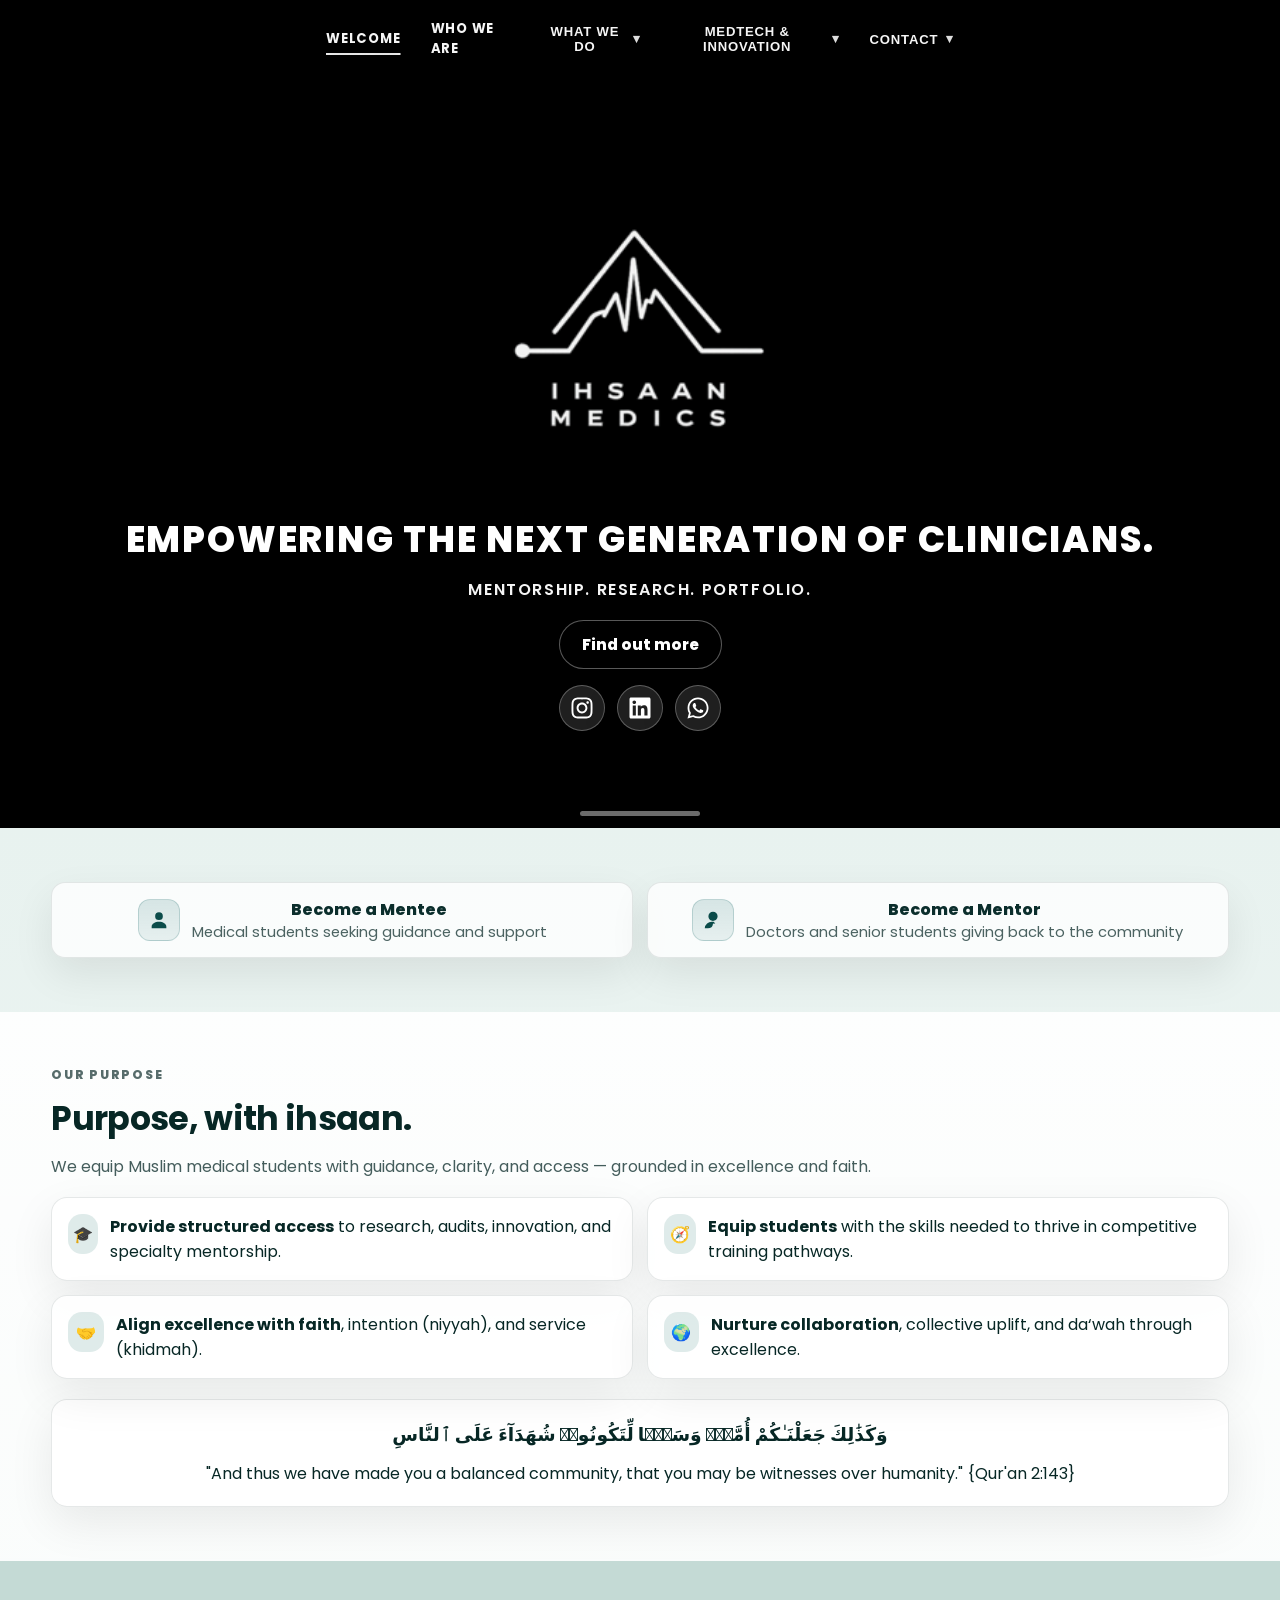
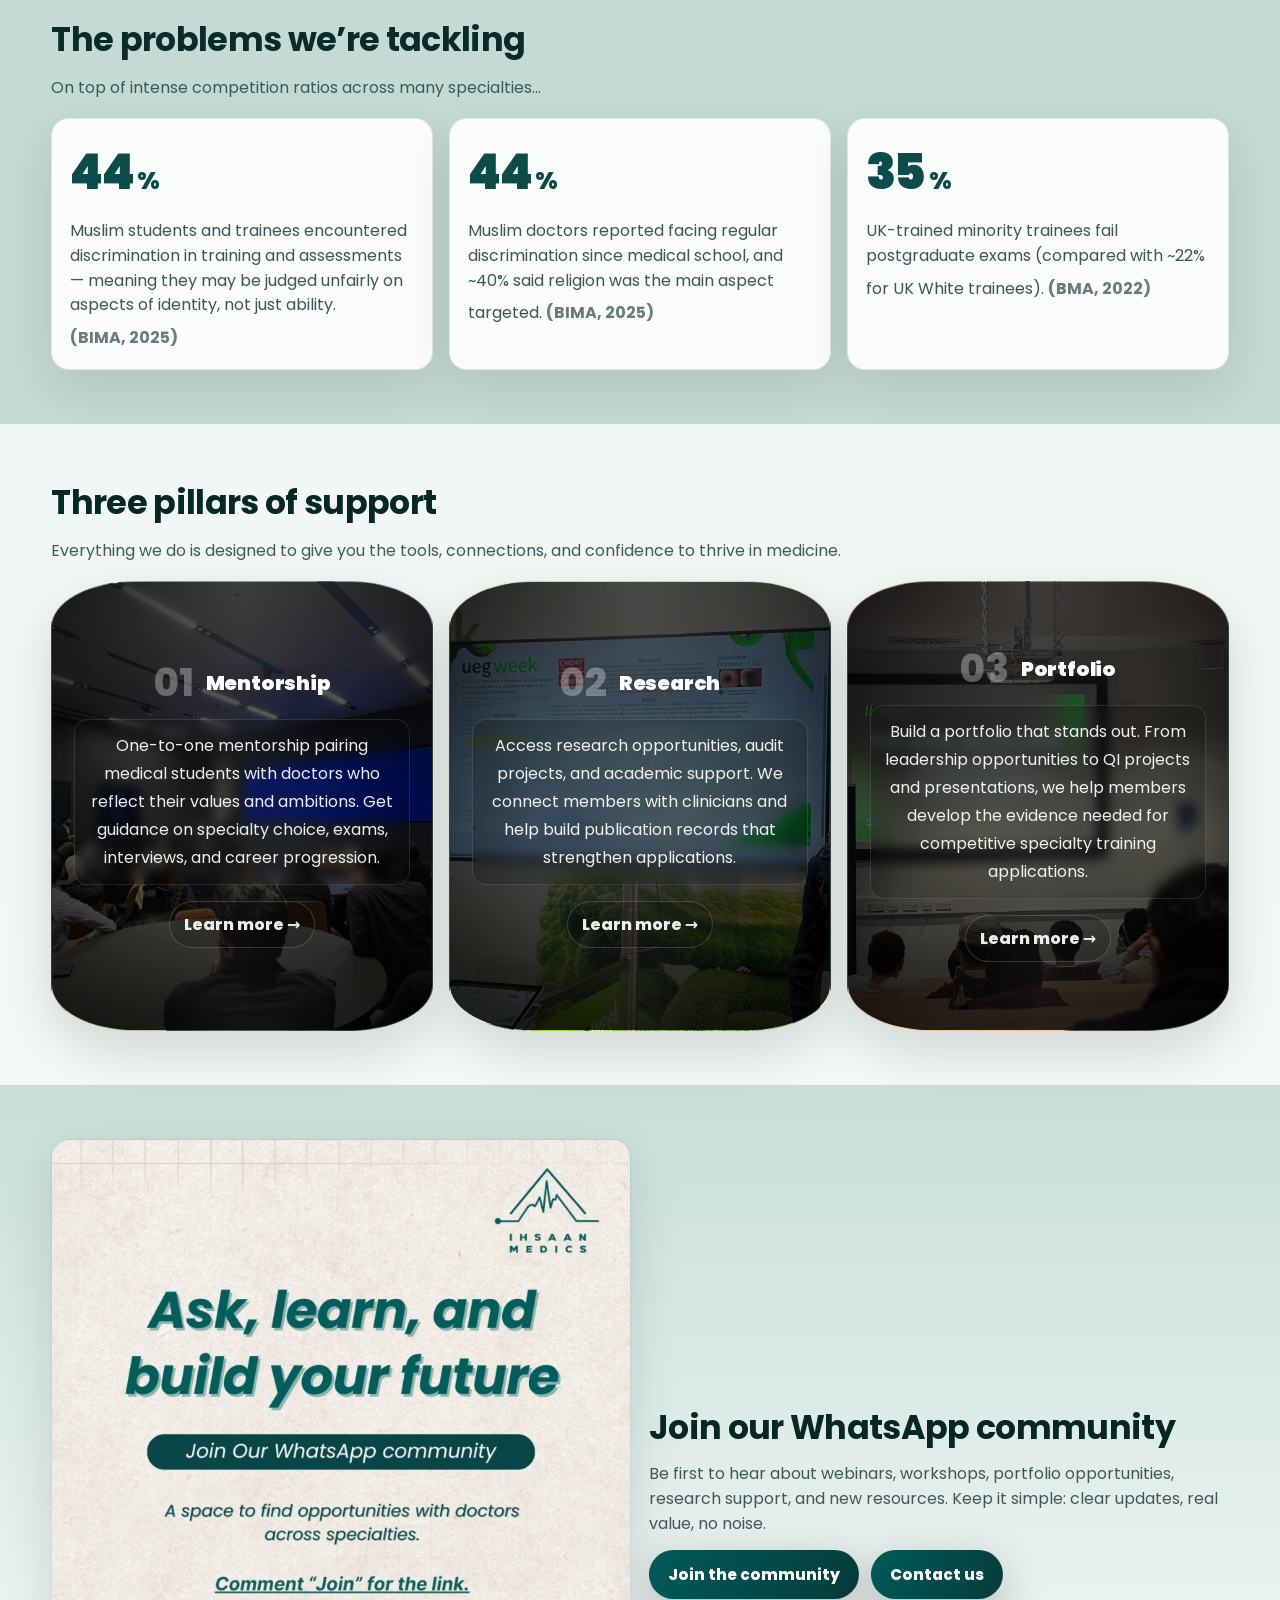
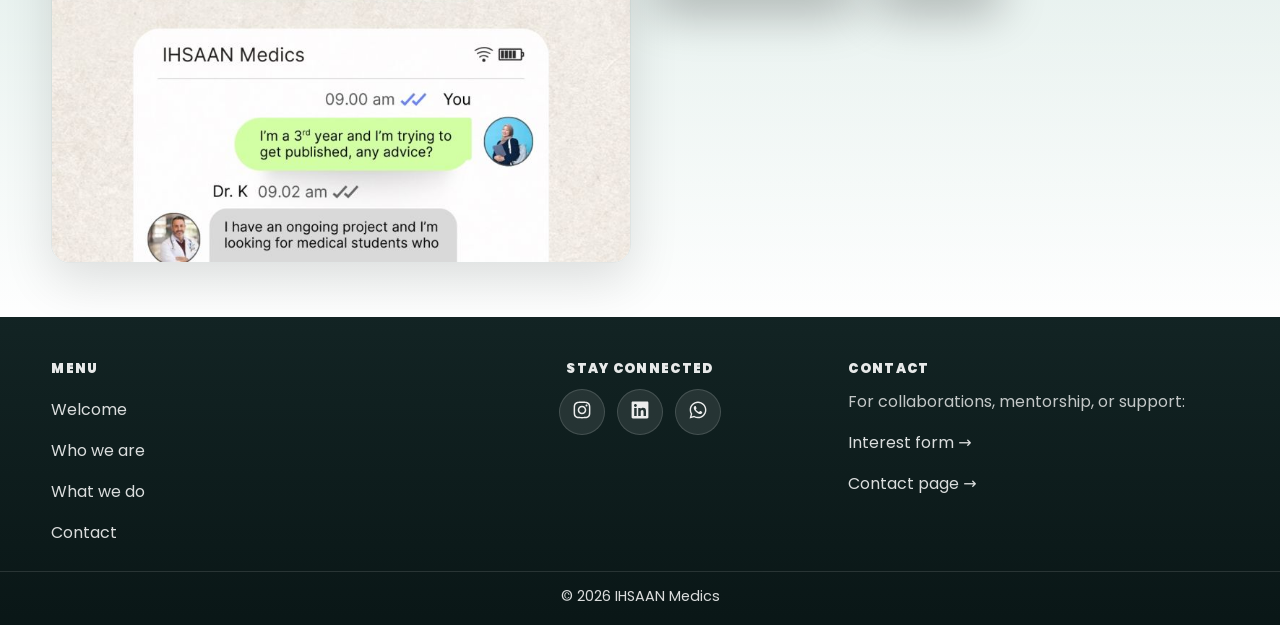
==== index.html @ fa562e22 "Update website content and resources" ====
<!-- index.html (FULL UPDATED) -->
<!doctype html>
<html lang="en">
<head>
  <meta charset="utf-8" />
  <meta name="viewport" content="width=device-width,initial-scale=1" />
  <title>IHSAAN Medics</title>
  <meta name="description" content="IHSAAN Medics, supporting Muslim medical students to thrive without compromising faith or integrity." />
  <link rel="stylesheet" href="style.css" />

  <link rel="preconnect" href="https://fonts.googleapis.com">
  <link rel="preconnect" href="https://fonts.gstatic.com" crossorigin>
  <!-- Poppins (requested) -->
  <link href="https://fonts.googleapis.com/css2?family=Poppins:wght@300;400;500;600;700;800&display=swap" rel="stylesheet">
</head>

<body>
  <!-- Top Nav (text-only, overlay, centered) -->
  <header class="top-nav" id="topNav">
    <a class="brand" href="#home" aria-label="Go to home">
      <!-- removed logo from top-left (per request) -->
      <span class="brand-word">IHSAAN Medics</span>
    </a>

    <nav class="desktop-nav" aria-label="Primary navigation">
      <a class="nav-link" href="#home" data-route="home">Welcome</a>
      <a class="nav-link" href="#whoweare" data-route="whoweare">Who we are</a>

      <!-- WHAT WE DO dropdown -->
      <div class="nav-dd" data-dd>
        <button class="nav-link nav-dd-btn" type="button" aria-haspopup="true" aria-expanded="false">
          What we do <span class="chev" aria-hidden="true">▾</span>
        </button>
        <div class="nav-dd-menu" role="menu">
          <a role="menuitem" href="#whatwedo" data-route="whatwedo">Overview</a>
          <a role="menuitem" href="#webinars" data-route="webinars">Webinars & Workshops</a>
          <a role="menuitem" href="#guides" data-route="guides">Portfolio Guides</a>
          <a role="menuitem" href="#research" data-route="research">Research training</a>
          <a role="menuitem" href="#opportunities" data-route="opportunities">Portfolio-building opportunities</a>
        </div>
      </div>

      <!-- MEDTECH dropdown with subpages (requested) -->
      <div class="nav-dd" data-dd>
        <button class="nav-link nav-dd-btn" type="button" aria-haspopup="true" aria-expanded="false">
          MedTech & Innovation <span class="chev" aria-hidden="true">▾</span>
        </button>
        <div class="nav-dd-menu" role="menu">
          <a role="menuitem" href="#medtech-intro" data-route="medtech-intro">Introduction to MedTech and Innovation</a>
          <a role="menuitem" href="#medtech-emerging" data-route="medtech-emerging">Emerging Technology</a>
          <a role="menuitem" href="#medtech-ethics" data-route="medtech-ethics">Link to Ethics and Faith</a>
          <a role="menuitem" href="#medtech-building" data-route="medtech-building">Building Solutions</a>
          <a role="menuitem" href="#medtech-opps" data-route="medtech-opps">Opportunities</a>
        </div>
      </div>

      <!-- CONTACT dropdown -->
      <div class="nav-dd" data-dd>
        <button class="nav-link nav-dd-btn" type="button" aria-haspopup="true" aria-expanded="false">
          Contact <span class="chev" aria-hidden="true">▾</span>
        </button>
        <div class="nav-dd-menu nav-dd-menu--right" role="menu">
          <a role="menuitem" href="#contact" data-route="contact">Contact us</a>
          <a role="menuitem" href="https://docs.google.com/forms/d/e/1FAIpQLSehrwaRiPVkVI3UVq23jv4SZBZ540kC2D-PW84OeUIT9FIu6Q/formResponse" target="_blank" rel="noopener">Mentee interest form</a>
          <a role="menuitem" href="https://docs.google.com/forms/d/e/1FAIpQLSeqeBQSSIux_hdh76EZ281fDm_L2TCU1Jl6hDd6MPto3maxag/viewform" target="_blank" rel="noopener">Mentor interest form</a>
        </div>
      </div>
    </nav>

    <button class="nav-toggle" id="navToggle"
            aria-label="Open menu"
            aria-controls="mobileDrawer"
            aria-expanded="false">
      <span class="burger" aria-hidden="true"></span>
    </button>
  </header>

  <!-- Mobile Drawer -->
  <div class="drawer" id="mobileDrawer" aria-hidden="true">
    <div class="drawer-backdrop" id="drawerBackdrop"></div>
    <aside class="drawer-panel" role="dialog" aria-modal="true" aria-label="Menu">
      <div class="drawer-header">
        <div class="drawer-title">Menu</div>
        <button class="drawer-close" id="drawerClose" aria-label="Close menu">×</button>
      </div>

      <nav class="drawer-links" aria-label="Mobile navigation">
        <a href="#home" data-route="home">Welcome</a>
        <a href="#whoweare" data-route="whoweare">Who we are</a>

        <details class="drawer-dd">
          <summary>What we do</summary>
          <div class="drawer-dd-links">
            <a href="#whatwedo" data-route="whatwedo">Overview</a>
            <a href="#webinars" data-route="webinars">Webinars & Workshops</a>
            <a href="#guides" data-route="guides">Portfolio Guides</a>
            <a href="#research" data-route="research">Research training</a>
            <a href="#opportunities" data-route="opportunities">Portfolio-building opportunities</a>
          </div>
        </details>

        <details class="drawer-dd">
          <summary>MedTech & Innovation</summary>
          <div class="drawer-dd-links">
            <a href="#medtech-intro" data-route="medtech-intro">Introduction to MedTech and Innovation</a>
            <a href="#medtech-emerging" data-route="medtech-emerging">Emerging Technology</a>
            <a href="#medtech-ethics" data-route="medtech-ethics">Link to Ethics and Faith</a>
            <a href="#medtech-building" data-route="medtech-building">Building Solutions</a>
            <a href="#medtech-opps" data-route="medtech-opps">Opportunities</a>
          </div>
        </details>

        <details class="drawer-dd">
          <summary>Contact</summary>
          <div class="drawer-dd-links">
            <a href="#contact" data-route="contact">Contact us</a>
            <a href="https://docs.google.com/forms/d/e/1FAIpQLSehrwaRiPVkVI3UVq23jv4SZBZ540kC2D-PW84OeUIT9FIu6Q/formResponse" target="_blank" rel="noopener">Mentee interest form</a>
            <a href="https://docs.google.com/forms/d/e/1FAIpQLSeqeBQSSIux_hdh76EZ281fDm_L2TCU1Jl6hDd6MPto3maxag/viewform" target="_blank" rel="noopener">Mentor interest form</a>
          </div>
        </details>
      </nav>
    </aside>
  </div>

  <main class="app" id="app">

    <!-- HOME -->
    <section class="page active" id="page-home" data-page="home" aria-label="Welcome">

      <!-- HERO (video background + crisp overlay) -->
      <section class="hero">
        <video class="hero-video" autoplay muted playsinline webkit-playsinline loop preload="auto" disablepictureinpicture>
          <!-- swap filename here when you replace the video -->
          <source src="prototype ihsaan medic hero video.mp4" type="video/mp4">
        </video>

        <div class="hero-overlay" aria-hidden="true"></div>

        <div class="hero-inner">
          <div class="hero-logo-wrap">
            <img class="hero-logo" src="logo.png" alt="IHSAAN Medics logo">
          </div>

          <h1 class="hero-title">
            Empowering the next generation of clinicians.
          </h1>

          <p class="hero-sub">
            Mentorship. Research. Portfolio.
          </p>

          <!-- Find out more button (moved under the 3 words) -->
          <div class="hero-actions">
            <a class="btn hero-btn" href="#whatwedo" data-route="whatwedo">Find out more</a>
          </div>

          <!-- Social icons (clean circular, no “squares in squares”) -->
          <div class="hero-social" aria-label="Social links">
            <a class="social-circle" href="https://www.instagram.com/ihsaan.medics/" target="_blank" rel="noopener" aria-label="Instagram">
              <svg xmlns="http://www.w3.org/2000/svg" viewBox="0 0 640 640" width="35px"><path fill="white" d="M320.3 205C256.8 204.8 205.2 256.2 205 319.7C204.8 383.2 256.2 434.8 319.7 435C383.2 435.2 434.8 383.8 435 320.3C435.2 256.8 383.8 205.2 320.3 205zM319.7 245.4C360.9 245.2 394.4 278.5 394.6 319.7C394.8 360.9 361.5 394.4 320.3 394.6C279.1 394.8 245.6 361.5 245.4 320.3C245.2 279.1 278.5 245.6 319.7 245.4zM413.1 200.3C413.1 185.5 425.1 173.5 439.9 173.5C454.7 173.5 466.7 185.5 466.7 200.3C466.7 215.1 454.7 227.1 439.9 227.1C425.1 227.1 413.1 215.1 413.1 200.3zM542.8 227.5C541.1 191.6 532.9 159.8 506.6 133.6C480.4 107.4 448.6 99.2 412.7 97.4C375.7 95.3 264.8 95.3 227.8 97.4C192 99.1 160.2 107.3 133.9 133.5C107.6 159.7 99.5 191.5 97.7 227.4C95.6 264.4 95.6 375.3 97.7 412.3C99.4 448.2 107.6 480 133.9 506.2C160.2 532.4 191.9 540.6 227.8 542.4C264.8 544.5 375.7 544.5 412.7 542.4C448.6 540.7 480.4 532.5 506.6 506.2C532.8 480 541 448.2 542.8 412.3C544.9 375.3 544.9 264.5 542.8 227.5zM495 452C487.2 471.6 472.1 486.7 452.4 494.6C422.9 506.3 352.9 503.6 320.3 503.6C287.7 503.6 217.6 506.2 188.2 494.6C168.6 486.8 153.5 471.7 145.6 452C133.9 422.5 136.6 352.5 136.6 319.9C136.6 287.3 134 217.2 145.6 187.8C153.4 168.2 168.5 153.1 188.2 145.2C217.7 133.5 287.7 136.2 320.3 136.2C352.9 136.2 423 133.6 452.4 145.2C472 153 487.1 168.1 495 187.8C506.7 217.3 504 287.3 504 319.9C504 352.5 506.7 422.6 495 452z"/></svg>
            </a>
            <a class="social-circle" href="https://www.linkedin.com/company/ihsaan-medics/" target="_blank" rel="noopener" aria-label="LinkedIn">
              <svg xmlns="http://www.w3.org/2000/svg" viewBox="0 0 640 640" width="35px"><path fill="white" d="M512 96L127.9 96C110.3 96 96 110.5 96 128.3L96 511.7C96 529.5 110.3 544 127.9 544L512 544C529.6 544 544 529.5 544 511.7L544 128.3C544 110.5 529.6 96 512 96zM231.4 480L165 480L165 266.2L231.5 266.2L231.5 480L231.4 480zM198.2 160C219.5 160 236.7 177.2 236.7 198.5C236.7 219.8 219.5 237 198.2 237C176.9 237 159.7 219.8 159.7 198.5C159.7 177.2 176.9 160 198.2 160zM480.3 480L413.9 480L413.9 376C413.9 351.2 413.4 319.3 379.4 319.3C344.8 319.3 339.5 346.3 339.5 374.2L339.5 480L273.1 480L273.1 266.2L336.8 266.2L336.8 295.4L337.7 295.4C346.6 278.6 368.3 260.9 400.6 260.9C467.8 260.9 480.3 305.2 480.3 362.8L480.3 480z"/></svg>
            </a>
            <a class="social-circle" href="https://forms.gle/vqu7oRBWwtCm7G9e8" target="_blank" rel="noopener" aria-label="WhatsApp">
              <svg xmlns="http://www.w3.org/2000/svg" viewBox="0 0 640 640" width="35px"><path fill="white" d="M476.9 161.1C435 119.1 379.2 96 319.9 96C197.5 96 97.9 195.6 97.9 318C97.9 357.1 108.1 395.3 127.5 429L96 544L213.7 513.1C246.1 530.8 282.6 540.1 319.8 540.1L319.9 540.1C442.2 540.1 544 440.5 544 318.1C544 258.8 518.8 203.1 476.9 161.1zM319.9 502.7C286.7 502.7 254.2 493.8 225.9 477L219.2 473L149.4 491.3L168 423.2L163.6 416.2C145.1 386.8 135.4 352.9 135.4 318C135.4 216.3 218.2 133.5 320 133.5C369.3 133.5 415.6 152.7 450.4 187.6C485.2 222.5 506.6 268.8 506.5 318.1C506.5 419.9 421.6 502.7 319.9 502.7zM421.1 364.5C415.6 361.7 388.3 348.3 383.2 346.5C378.1 344.6 374.4 343.7 370.7 349.3C367 354.9 356.4 367.3 353.1 371.1C349.9 374.8 346.6 375.3 341.1 372.5C308.5 356.2 287.1 343.4 265.6 306.5C259.9 296.7 271.3 297.4 281.9 276.2C283.7 272.5 282.8 269.3 281.4 266.5C280 263.7 268.9 236.4 264.3 225.3C259.8 214.5 255.2 216 251.8 215.8C248.6 215.6 244.9 215.6 241.2 215.6C237.5 215.6 231.5 217 226.4 222.5C221.3 228.1 207 241.5 207 268.8C207 296.1 226.9 322.5 229.6 326.2C232.4 329.9 268.7 385.9 324.4 410C359.6 425.2 373.4 426.5 391 423.9C401.7 422.3 423.8 410.5 428.4 397.5C433 384.5 433 373.4 431.6 371.1C430.3 368.6 426.6 367.2 421.1 364.5z"/></svg>
            </a>
          </div>

          <!-- Scroll tease (shows next section slightly, instead of white fade) -->
          <div class="hero-tease" aria-hidden="true">
            <div class="tease-bar"></div>
          </div>
        </div>
      </section>

      <!-- Mentor / Mentee buttons (style like your screenshot) -->
      <section class="section section--soft reveal">
        <div class="container">
          <div class="mentor-cta-grid">
            <a class="mentor-card" href="https://docs.google.com/forms/d/e/1FAIpQLSehrwaRiPVkVI3UVq23jv4SZBZ540kC2D-PW84OeUIT9FIu6Q/formResponse" target="_blank" rel="noopener" data-route="contact" aria-label="Become a Mentee">
              <div class="mentor-icon" aria-hidden="true">
                <svg viewBox="0 0 24 24" width="22" height="22">
                  <path fill="currentColor" d="M12 12a4.2 4.2 0 1 0-4.2-4.2A4.2 4.2 0 0 0 12 12zm0 2c-4.3 0-8 2.3-8 5.2V21h16v-1.8c0-2.9-3.7-5.2-8-5.2z"/>
                </svg>
              </div>
              <div>
                <div class="mentor-title">Become a Mentee</div>
                <div class="mentor-sub">Medical students seeking guidance and support</div>
              </div>
            </a>

            <a class="mentor-card" href="https://docs.google.com/forms/d/e/1FAIpQLSeqeBQSSIux_hdh76EZ281fDm_L2TCU1Jl6hDd6MPto3maxag/viewform" target="_blank" rel="noopener" data-route="contact" aria-label="Become a Mentor">
              <div class="mentor-icon" aria-hidden="true">
                <svg viewBox="0 0 24 24" width="22" height="22">
                  <path fill="currentColor" d="M12 3a5 5 0 0 1 5 5c0 3.2-2.7 5-5 5s-5-1.8-5-5a5 5 0 0 1 5-5zm-9 18a7.7 7.7 0 0 1 7.9-7c.8 0 1.6.1 2.3.3a6.8 6.8 0 0 0 1.3 1.8A6.6 6.6 0 0 0 12 16a5.6 5.6 0 0 1-5.6 5H3z"/>
                </svg>
              </div>
              <div>
                <div class="mentor-title">Become a Mentor</div>
                <div class="mentor-sub">Doctors and senior students giving back to the community</div>
              </div>
            </a>
          </div>
        </div>
      </section>

      <!-- Our Purpose (your existing 4-box idea, clean layout) -->
      <section class="section section--purpose reveal" id="home-purpose">
        <div class="container">
          <div class="section-head">
            <p class="eyebrow">Our purpose</p>
            <h2>Purpose, with ihsaan.</h2>
            <p class="muted">
              We equip Muslim medical students with guidance, clarity, and access — grounded in excellence and faith.
            </p>
          </div>

          <div class="purpose-grid">
            <div class="purpose-box">
              <div class="purpose-badge" aria-hidden="true">🎓</div>
              <p><strong>Provide structured access</strong> to research, audits, innovation, and specialty mentorship.</p>
            </div>
            <div class="purpose-box">
              <div class="purpose-badge" aria-hidden="true">🧭</div>
              <p><strong>Equip students</strong> with the skills needed to thrive in competitive training pathways.</p>
            </div>
            <div class="purpose-box">
              <div class="purpose-badge" aria-hidden="true">🤝</div>
              <p><strong>Align excellence with faith</strong>, intention (niyyah), and service (khidmah).</p>
            </div>
            <div class="purpose-box">
              <div class="purpose-badge" aria-hidden="true">🌍</div>
              <p><strong>Nurture collaboration</strong>, collective uplift, and da‘wah through excellence.</p>
            </div>
          </div>

          <div class="purpose-full-width-box">
            <h3>وَكَذَٰلِكَ جَعَلْنَـٰكُمْ أُمَّةًۭ وَسَطًۭا لِّتَكُونُوا۟ شُهَدَآءَ عَلَى ٱلنَّاسِ</h3>
            <p>"And thus we have made you a balanced community, that you may be witnesses over humanity." {Qur'an 2:143} </p>
          </div>
        </div>

        
      </section>


      <!-- Problems we're tackling (background EXACT #C4DAD5 requested) -->
      <section class="section section--problems reveal" id="home-problems">
        <div class="container">
          <div class="section-head section-head--dark">
            <h2>The problems we’re tackling</h2>
            <p class="sub">On top of intense competition ratios across many specialties…</p>
          </div>

          <div class="stats-grid">
            <article class="stat-card">
              <div class="stat-num">
                <span class="count" data-count="44">0</span><span class="pct">%</span>
              </div>
              <p class="stat-text">
                Muslim students and trainees encountered discrimination in training and assessments — meaning they may be judged unfairly on aspects of identity, not just ability.
                <span class="source">(BIMA, 2025)</span>
              </p>
            </article>

            <article class="stat-card">
              <div class="stat-num">
                <span class="count" data-count="44">0</span><span class="pct">%</span>
              </div>
              <p class="stat-text">
                Muslim doctors reported facing regular discrimination since medical school, and ~40% said religion was the main aspect targeted.
                <span class="source">(BIMA, 2025)</span>
              </p>
            </article>

            <article class="stat-card">
              <div class="stat-num">
                <span class="count" data-count="35">0</span><span class="pct">%</span>
              </div>
              <p class="stat-text">
                UK-trained minority trainees fail postgraduate exams (compared with ~22% for UK White trainees).
                <span class="source">(BMA, 2022)</span>
              </p>
            </article>
          </div>
        </div>
      </section>

      <!-- 3 pillars of support (style like screenshot) -->
      <section class="section section--soft reveal" id="home-pillars">
        <div class="container">
          <div class="section-head">
            <h2>Three pillars of support</h2>
            <p class="muted">
              Everything we do is designed to give you the tools, connections, and confidence to thrive in medicine.
            </p>
          </div>

          <div class="pillars-grid">
            <article class="pillar pillar--bg pillar--mentorship">
              <div class="pillar-top">
                <div class="pillar-num">01</div>
                <div class="pillar-title">Mentorship</div>
              </div>
              <p class="pillar-text">
                One-to-one mentorship pairing medical students with doctors who reflect their values and ambitions.
                Get guidance on specialty choice, exams, interviews, and career progression.
              </p>
              <a class="pillar-link" href="#webinars" data-route="webinars">Learn more →</a>
            </article>

            <article class="pillar pillar--bg pillar--research">
              <div class="pillar-top">
                <div class="pillar-num">02</div>
                <div class="pillar-title">Research</div>
              </div>
              <p class="pillar-text">
                Access research opportunities, audit projects, and academic support.
                We connect members with clinicians and help build publication records that strengthen applications.
              </p>
              <a class="pillar-link" href="#research" data-route="research">Learn more →</a>
            </article>

            <article class="pillar pillar--bg pillar--portfolio">
              <div class="pillar-top">
                <div class="pillar-num">03</div>
                <div class="pillar-title">Portfolio</div>
              </div>
              <p class="pillar-text">
                Build a portfolio that stands out.
                From leadership opportunities to QI projects and presentations, we help members develop the evidence needed for competitive specialty training applications.
              </p>
              <a class="pillar-link" href="#guides" data-route="guides">Learn more →</a>
            </article>
          </div>
        </div>
      </section>

      <!-- Join WhatsApp Community (requested layout: text right, image left) -->
      <section class="section section--whatsapp reveal" id="home-whatsapp">
        <div class="container">
          <div class="split">
            <div class="split-media">
              <img src="Wsapcommunity.jpg" alt="WhatsApp community preview" loading="lazy">
            </div>

            <div class="split-copy">
              <h2>Join our WhatsApp community</h2>
              <p class="muted">
                Be first to hear about webinars, workshops, portfolio opportunities, research support, and new resources.
                Keep it simple: clear updates, real value, no noise.
              </p>

              <div class="split-actions">
                <a class="btn primary" href="https://forms.gle/vqu7oRBWwtCm7G9e8" target="_blank" rel="noopener">
                  Join the community
                </a>
                <a class="btn primary" href="#contact" data-route="contact">Contact us</a>
              </div>
            </div>
          </div>
        </div>
      </section>

      <!-- “FOSIS-style” footer band (our version) -->
      <section class="footer-band reveal">
        <div class="container footer-band-inner">
          <div class="footer-col">
            <div class="footer-col-title">Menu</div>
            <a href="#home" data-route="home">Welcome</a>
            <a href="#whoweare" data-route="whoweare">Who we are</a>
            <a href="#whatwedo" data-route="whatwedo">What we do</a>
            <a href="#contact" data-route="contact">Contact</a>
          </div>

          <div class="footer-col footer-col--social">
            <div class="footer-col-title">Stay connected</div>
            <div class="footer-mini-social" aria-label="Social links">
              <a class="mini-soc" href="https://www.instagram.com/ihsaan.medics/" target="_blank" rel="noopener" aria-label="Instagram">
                <svg xmlns="http://www.w3.org/2000/svg" viewBox="0 0 640 640"><path fill="white" d="M320.3 205C256.8 204.8 205.2 256.2 205 319.7C204.8 383.2 256.2 434.8 319.7 435C383.2 435.2 434.8 383.8 435 320.3C435.2 256.8 383.8 205.2 320.3 205zM319.7 245.4C360.9 245.2 394.4 278.5 394.6 319.7C394.8 360.9 361.5 394.4 320.3 394.6C279.1 394.8 245.6 361.5 245.4 320.3C245.2 279.1 278.5 245.6 319.7 245.4zM413.1 200.3C413.1 185.5 425.1 173.5 439.9 173.5C454.7 173.5 466.7 185.5 466.7 200.3C466.7 215.1 454.7 227.1 439.9 227.1C425.1 227.1 413.1 215.1 413.1 200.3zM542.8 227.5C541.1 191.6 532.9 159.8 506.6 133.6C480.4 107.4 448.6 99.2 412.7 97.4C375.7 95.3 264.8 95.3 227.8 97.4C192 99.1 160.2 107.3 133.9 133.5C107.6 159.7 99.5 191.5 97.7 227.4C95.6 264.4 95.6 375.3 97.7 412.3C99.4 448.2 107.6 480 133.9 506.2C160.2 532.4 191.9 540.6 227.8 542.4C264.8 544.5 375.7 544.5 412.7 542.4C448.6 540.7 480.4 532.5 506.6 506.2C532.8 480 541 448.2 542.8 412.3C544.9 375.3 544.9 264.5 542.8 227.5zM495 452C487.2 471.6 472.1 486.7 452.4 494.6C422.9 506.3 352.9 503.6 320.3 503.6C287.7 503.6 217.6 506.2 188.2 494.6C168.6 486.8 153.5 471.7 145.6 452C133.9 422.5 136.6 352.5 136.6 319.9C136.6 287.3 134 217.2 145.6 187.8C153.4 168.2 168.5 153.1 188.2 145.2C217.7 133.5 287.7 136.2 320.3 136.2C352.9 136.2 423 133.6 452.4 145.2C472 153 487.1 168.1 495 187.8C506.7 217.3 504 287.3 504 319.9C504 352.5 506.7 422.6 495 452z"/></svg>
              </a>
              <a class="mini-soc" href="https://www.linkedin.com/company/ihsaan-medics/" target="_blank" rel="noopener" aria-label="LinkedIn">
                <svg xmlns="http://www.w3.org/2000/svg" viewBox="0 0 640 640"><path fill="white" d="M512 96L127.9 96C110.3 96 96 110.5 96 128.3L96 511.7C96 529.5 110.3 544 127.9 544L512 544C529.6 544 544 529.5 544 511.7L544 128.3C544 110.5 529.6 96 512 96zM231.4 480L165 480L165 266.2L231.5 266.2L231.5 480L231.4 480zM198.2 160C219.5 160 236.7 177.2 236.7 198.5C236.7 219.8 219.5 237 198.2 237C176.9 237 159.7 219.8 159.7 198.5C159.7 177.2 176.9 160 198.2 160zM480.3 480L413.9 480L413.9 376C413.9 351.2 413.4 319.3 379.4 319.3C344.8 319.3 339.5 346.3 339.5 374.2L339.5 480L273.1 480L273.1 266.2L336.8 266.2L336.8 295.4L337.7 295.4C346.6 278.6 368.3 260.9 400.6 260.9C467.8 260.9 480.3 305.2 480.3 362.8L480.3 480z"/></svg>
              </a>
              <a class="mini-soc" href="https://forms.gle/vqu7oRBWwtCm7G9e8" target="_blank" rel="noopener" aria-label="WhatsApp">
                <svg xmlns="http://www.w3.org/2000/svg" viewBox="0 0 640 640"><path fill="white" d="M476.9 161.1C435 119.1 379.2 96 319.9 96C197.5 96 97.9 195.6 97.9 318C97.9 357.1 108.1 395.3 127.5 429L96 544L213.7 513.1C246.1 530.8 282.6 540.1 319.8 540.1L319.9 540.1C442.2 540.1 544 440.5 544 318.1C544 258.8 518.8 203.1 476.9 161.1zM319.9 502.7C286.7 502.7 254.2 493.8 225.9 477L219.2 473L149.4 491.3L168 423.2L163.6 416.2C145.1 386.8 135.4 352.9 135.4 318C135.4 216.3 218.2 133.5 320 133.5C369.3 133.5 415.6 152.7 450.4 187.6C485.2 222.5 506.6 268.8 506.5 318.1C506.5 419.9 421.6 502.7 319.9 502.7zM421.1 364.5C415.6 361.7 388.3 348.3 383.2 346.5C378.1 344.6 374.4 343.7 370.7 349.3C367 354.9 356.4 367.3 353.1 371.1C349.9 374.8 346.6 375.3 341.1 372.5C308.5 356.2 287.1 343.4 265.6 306.5C259.9 296.7 271.3 297.4 281.9 276.2C283.7 272.5 282.8 269.3 281.4 266.5C280 263.7 268.9 236.4 264.3 225.3C259.8 214.5 255.2 216 251.8 215.8C248.6 215.6 244.9 215.6 241.2 215.6C237.5 215.6 231.5 217 226.4 222.5C221.3 228.1 207 241.5 207 268.8C207 296.1 226.9 322.5 229.6 326.2C232.4 329.9 268.7 385.9 324.4 410C359.6 425.2 373.4 426.5 391 423.9C401.7 422.3 423.8 410.5 428.4 397.5C433 384.5 433 373.4 431.6 371.1C430.3 368.6 426.6 367.2 421.1 364.5z"/></svg>
              </a>
            </div>
          </div>

          <div class="footer-col footer-col--right">
            <div class="footer-col-title">Contact</div>
            <div class="footer-note">For collaborations, mentorship, or support:</div>
            <a href="https://forms.gle/PHcbMPA5EUAqc5K57" target="_blank" rel="noopener">Interest form →</a>
            <a href="#contact" data-route="contact">Contact page →</a>
          </div>
        </div>

        <footer class="footer">
          <p>© <span id="year"></span> IHSAAN Medics</p>
        </footer>
      </section>
    </section>

    <!-- WHO WE ARE -->
    <section class="page" id="page-whoweare" data-page="whoweare" aria-label="Who we are">
      <section class="section section--who">
        <div class="container">
          <div class="who-grid">
            <div class="who-intro">
              <p class="eyebrow">Who we are</p>
              <h2>A Community Built on Excellence &amp; Faith</h2>
            </div>

            <!-- Top focus image -->
            <div class="who-media">
              <img class="who-image" src="Communityimage.jpeg" alt="Community image" loading="lazy">
            </div>

            <div class="who-copy">
              <p class="who-lead">
                Ihsaan Medics is a student-led organisation dedicated to supporting Muslim medical students and junior doctors
                in achieving excellence — not just clinically, but ethically, spiritually, and professionally.
              </p>

              <div class="who-points">
                <div class="who-point">
                  <div class="who-ic" aria-hidden="true">🛡️</div>
                  <div>
                    <div class="who-point-title">Ihsaan — Excellence in All</div>
                    <div class="who-point-text">We strive for the highest standard in medicine, grounded in the Islamic principle of doing everything as if you can see Allah.</div>
                  </div>
                </div>

                <div class="who-point">
                  <div class="who-ic" aria-hidden="true">🤝</div>
                  <div>
                    <div class="who-point-title">Peer Mentorship</div>
                    <div class="who-point-text">Connecting students with senior doctors who understand the unique journey of a Muslim clinician.</div>
                  </div>
                </div>

                <div class="who-point">
                  <div class="who-ic" aria-hidden="true">🌿</div>
                  <div>
                    <div class="who-point-title">Community</div>
                    <div class="who-point-text">A network that celebrates diversity, supports wellbeing, and champions each other through the challenges of medicine.</div>
                  </div>
                </div>
              </div>

              <!-- Mentor / Mentee (also on Who we are page, requested) -->
              <div class="who-ctas">
                <a class="mentor-card mentor-card--compact" href="https://docs.google.com/forms/d/e/1FAIpQLSehrwaRiPVkVI3UVq23jv4SZBZ540kC2D-PW84OeUIT9FIu6Q/formResponse" target="_blank" rel="noopener" data-route="contact">
                  <div class="mentor-icon" aria-hidden="true">
                    <svg viewBox="0 0 24 24" width="20" height="20">
                      <path fill="currentColor" d="M12 12a4.2 4.2 0 1 0-4.2-4.2A4.2 4.2 0 0 0 12 12zm0 2c-4.3 0-8 2.3-8 5.2V21h16v-1.8c0-2.9-3.7-5.2-8-5.2z"/>
                    </svg>
                  </div>
                  <div>
                    <div class="mentor-title">Become a Mentee</div>
                    <div class="mentor-sub">Guidance & support</div>
                  </div>
                </a>

                <a class="mentor-card mentor-card--compact" href="https://docs.google.com/forms/d/e/1FAIpQLSeqeBQSSIux_hdh76EZ281fDm_L2TCU1Jl6hDd6MPto3maxag/viewform" target="_blank" rel="noopener" data-route="contact">
                  <div class="mentor-icon" aria-hidden="true">
                    <svg viewBox="0 0 24 24" width="20" height="20">
                      <path fill="currentColor" d="M12 3a5 5 0 0 1 5 5c0 3.2-2.7 5-5 5s-5-1.8-5-5a5 5 0 0 1 5-5zm-9 18a7.7 7.7 0 0 1 7.9-7c.8 0 1.6.1 2.3.3a6.8 6.8 0 0 0 1.3 1.8A6.6 6.6 0 0 0 12 16a5.6 5.6 0 0 1-5.6 5H3z"/>
                    </svg>
                  </div>
                  <div>
                    <div class="mentor-title">Become a Mentor</div>
                    <div class="mentor-sub">Give back to the community</div>
                  </div>
                </a>
              </div>

              <div class="qr-card">
                <div class="qr-left">
                  <div class="qr-title">Be a part of our community</div>
                  <div class="qr-sub">@ihsaan.medics</div>
                </div>
                <div class="qr-right">
                  <img src="Ihsaanmedicigqr.png" alt="IHSAAN Medics QR code" loading="lazy">
                </div>
              </div>
            </div>
          </div>

          <div class="who-footer">
            <p class="muted">Built by Muslim medical students, supported by clinicians.</p>
          </div>
        </div>
      </section>
    </section>

    <!-- WHAT WE DO (overview page stays) -->
    <section class="page" id="page-whatwedo" data-page="whatwedo" aria-label="What we do">
      <section class="section section--soft">
        <div class="container">
          <div class="section-head">
            <p class="eyebrow">What we do</p>
            <h2>Clarity, access, and real progress.</h2>
            <p class="muted">
              IHSAAN Medics bridges the gap by connecting students with doctors through practical mentorship, portfolio opportunities, and structured guidance.
              We do this with faith and integrity at the centre.
            </p>
          </div>

          <div class="what-editorial" aria-label="What we do overview">
            <!-- 1) Webinars & Workshops (text left, image right) -->
            <a class="what-row" href="#webinars" data-route="webinars">
              <div class="what-text">
                <h3 class="what-row-title">Webinars &amp; Workshops</h3>
                <p class="what-row-desc muted">
                  Our webinars give you the chance to learn from and engage with senior clinicians and professionals who have already achieved what you are working towards.
                </p>
                <p class="what-row-desc muted">
                  Each session is educational and practical, with clear takeaways you can apply immediately.
                </p>
                <p class="what-row-desc muted">
                  Every webinar is planned carefully, shaped by thoughtful discussion, and delivered to a high standard so that it consistently supports your growth and progression.
                </p>
                <p class="what-row-desc muted">
                  Beyond knowledge, our webinars are designed to give you clarity and direction. You will gain insight into what actually matters at each stage of your journey, helping you avoid common mistakes and focus your efforts where they count. Whether you are just starting out or refining your approach, these sessions aim to equip you with the understanding and confidence to take meaningful next steps.
                </p>
                <span class="what-row-link">Open →</span>
              </div>
              <div class="what-media what-media--contain">
                <img src="Website.png" alt="Webinars and Workshops" loading="lazy" decoding="async">
              </div>
            </a>

            <!-- 2) Portfolio Guides (image left, text right) -->
            <a class="what-row what-row--reverse" href="#guides" data-route="guides">
              <div class="what-text">
                <h3 class="what-row-title">Portfolio Guides</h3>
                <p class="what-row-desc muted">
                  Portfolios are often one of the most challenging aspects of preparing for specialty training.
                </p>
                <p class="what-row-desc muted">
                  It is easy to feel overwhelmed by large volumes of advice and unclear expectations.
                </p>
                <p class="what-row-desc muted">
                  Our portfolio guides bring key requirements, examples, and common questions together in one structured resource tailored to your chosen specialty.
                </p>
                <p class="what-row-desc muted">
                  They help you prioritise what matters, build evidence with confidence, and stay focused as you work towards a strong and competitive portfolio.
                </p>
                <p class="what-row-desc muted">
                  Each guide is created with a clear purpose to simplify complexity and remove uncertainty. We break down what is expected, how to achieve it, and how to evidence it effectively, so you are not left second guessing your progress. With a focus on clarity and practicality, our guides are built to support consistent, purposeful development over time.
                </p>
                <span class="what-row-link">Open →</span>
              </div>
              <div class="what-media what-media--contain">
                <img src="Guide.png" alt="Portfolio Guides" loading="lazy" decoding="async">
              </div>
            </a>

            <!-- 3) Portfolio building opportunities (text left, image right) -->
            <a class="what-row" href="#opportunities" data-route="opportunities">
              <div class="what-text">
                <h3 class="what-row-title">Portfolio building opportunities</h3>
                <p class="what-row-desc muted">This is the bridge between theory and action.</p>
                <p class="what-row-desc muted">
                  We increase your access to meaningful opportunities across shadowing, research projects, teaching, and other routes that support your development.
                </p>
                <p class="what-row-desc muted">
                  At IHSAAN Medics, we are building a network of doctors committed to helping you take practical steps towards your career goals.
                </p>
                <p class="what-row-desc muted">
                  By joining our WhatsApp community, you become part of this growing network and hear about opportunities as they arise, so you can build your portfolio with confidence.
                </p>
                <span class="what-row-link">Open →</span>
              </div>
              <div class="what-media">
                <img src="Opportunities.png" alt="Portfolio building opportunities" loading="lazy" decoding="async">
              </div>
            </a>

            <!-- 4) Research training (image left, text right) -->
            <a class="what-row what-row--reverse" href="#research" data-route="research">
              <div class="what-text">
                <h3 class="what-row-title">Research training</h3>
                <p class="what-row-desc muted">Research is a fundamental component of the specialty application process.</p>
                <p class="what-row-desc muted">
                  This section focuses on equipping you with the understanding needed to take your first meaningful steps, from choosing a project to planning your approach.
                </p>
                <p class="what-row-desc muted">
                  Whether your goal is to publish, present at conferences, or strengthen your portfolio, research can open doors.
                </p>
                <p class="what-row-desc muted">
                  Through clear guidance and practical pathways, we support you in building both confidence and competence in research.
                </p>
                <span class="what-row-link">Open →</span>
              </div>
              <div class="what-media">
                <img src="ResearchTraining.jpeg" alt="Research training" loading="lazy" decoding="async">
              </div>
            </a>
          </div>
        </div>
      </section>
    </section>

    <!-- WEBINARS -->
    <section class="page" id="page-webinars" data-page="webinars" aria-label="Webinars & Workshops">
      <section class="section section--soft">
        <div class="container">
          <div class="section-head">
            <h2>Webinars & Workshops</h2>
            <p class="muted">
              High-value sessions built to educate, clarify, and move you forward. Expect Q&amp;As with clinicians and practical next steps you can apply immediately.
            </p>
          </div>

          <div class="split webinar-feature reveal" aria-label="Upcoming webinar">
            <div class="split-copy">
              <p class="eyebrow">Upcoming webinar</p>
              <h3 class="webinar-feature-title">Wednesday 15th April, 6:30</h3>
              <p class="muted webinar-feature-text"><strong>CST Portfolio for Dummies</strong></p>
              <p class="muted webinar-feature-text">
                A step-by-step breakdown of how to build a strong Core Surgical Training (CST) portfolio without overwhelm.
              </p>
              <p class="muted webinar-feature-text">
                We’ll cover what actually matters, how to evidence it properly, and a realistic plan you can start implementing straight away.
              </p>
              <p class="muted webinar-feature-text">
                Whether you’re early in medical school or already actively building your portfolio, this session will help you prioritise the highest-yield activities and avoid wasting time on low-impact tasks.
              </p>
              <p class="muted webinar-feature-text">
                You’ll leave with a clear checklist of what to focus on next, plus practical tips on documenting and presenting your evidence so your work translates into points on the CST application.
              </p>

            </div>
            <div class="split-media">
              <img src="CST%20portfoliofordummies.jpeg" alt="CST Portfolio for Dummies webinar graphic" loading="lazy" decoding="async">
            </div>
          </div>

          <div class="section-head webinars-subhead">
            <h3>Previous webinars</h3>
          </div>

          <div class="split webinar-feature reveal" aria-label="Previous webinar">
            <div class="split-media">
              <img src="Website.png" alt="Webinar promotional graphic" loading="lazy" decoding="async">
            </div>
            <div class="split-copy">
              <p class="eyebrow">Previous webinar</p>
              <h3 class="webinar-feature-title">30 March, 6:30pm</h3>
              <p class="muted webinar-feature-text">
                Join us on Sunday 30 March at 6:30pm for a focused session designed to give you clarity, structure, and confidence.
                We will share a practical approach to progressing as a medical student, with guidance you can implement straight away.
              </p>
              <p class="muted webinar-feature-text">
                This is built for students who want high-yield direction without overwhelm.
                Expect actionable takeaways, a clear way to prioritise your next steps, and time for questions at the end.
              </p>

              <div class="split-actions">
                <a class="btn primary" href="Webinar%20Notes%20-%20Portfolio%20Masterclass.pdf" target="_blank" rel="noopener">
                  Access webinar notes
                </a>
              </div>
            </div>
          </div>

          <div class="section-head webinars-subhead">
            <h3>Future potential webinars</h3>
            <p class="muted">
              Upcoming topics we plan to cover include the following.
            </p>
          </div>

          <div class="tutorial-list" role="list" aria-label="Future webinar topics">
            <article class="tutorial-row reveal" role="listitem" tabindex="0">
              <div class="tutorial-media" aria-hidden="true">
                <div class="clipart">
                  <svg viewBox="0 0 96 96">
                    <path d="M18 20h44a8 8 0 0 1 8 8v42a6 6 0 0 1-6 6H28a10 10 0 0 1-10-10V20z" fill="none" stroke="currentColor" stroke-width="4" opacity=".9"/>
                    <path d="M28 34h26M28 46h34M28 58h18" fill="none" stroke="currentColor" stroke-width="4" stroke-linecap="round" opacity=".85"/>
                    <path d="M74 36l10 6-10 6" fill="none" stroke="currentColor" stroke-width="4" stroke-linecap="round" stroke-linejoin="round" opacity=".9"/>
                  </svg>
                </div>
              </div>
              <div class="tutorial-body">
                <h3 class="tutorial-title">Specialty pathways</h3>
                <p class="muted tutorial-text">
                  Understand different specialty routes, what training actually looks like, and how to map your next 6 to 12 months to a clear direction without overwhelm.
                </p>
              </div>
            </article>

            <article class="tutorial-row reveal" role="listitem" tabindex="0">
              <div class="tutorial-media" aria-hidden="true">
                <div class="clipart">
                  <svg viewBox="0 0 96 96">
                    <path d="M20 72V32a10 10 0 0 1 10-10h36a10 10 0 0 1 10 10v40" fill="none" stroke="currentColor" stroke-width="4" opacity=".9"/>
                    <path d="M26 66h44" fill="none" stroke="currentColor" stroke-width="4" stroke-linecap="round" opacity=".85"/>
                    <path d="M30 58l10-12 10 8 14-18" fill="none" stroke="currentColor" stroke-width="4" stroke-linecap="round" stroke-linejoin="round" opacity=".9"/>
                    <path d="M20 72h56" fill="none" stroke="currentColor" stroke-width="4" stroke-linecap="round" opacity=".9"/>
                  </svg>
                </div>
              </div>
              <div class="tutorial-body">
                <h3 class="tutorial-title">Competition posts</h3>
                <p class="muted tutorial-text">
                  Learn how to interpret competition ratios properly, what they mean in real life, and how to build a sensible, high-yield plan that matches your goals and timeline.
                </p>
              </div>
            </article>

            <article class="tutorial-row reveal" role="listitem" tabindex="0">
              <div class="tutorial-media" aria-hidden="true">
                <div class="clipart">
                  <svg viewBox="0 0 96 96">
                    <path d="M24 74V26a8 8 0 0 1 8-8h18l6 8h16a8 8 0 0 1 8 8v40a10 10 0 0 1-10 10H34a10 10 0 0 1-10-10z" fill="none" stroke="currentColor" stroke-width="4" opacity=".9"/>
                    <path d="M34 44h38M34 56h28" fill="none" stroke="currentColor" stroke-width="4" stroke-linecap="round" opacity=".85"/>
                    <path d="M62 18v16" fill="none" stroke="currentColor" stroke-width="4" stroke-linecap="round" opacity=".85"/>
                  </svg>
                </div>
              </div>
              <div class="tutorial-body">
                <h3 class="tutorial-title">Academic medicine</h3>
                <p class="muted tutorial-text">
                  A practical overview of research tracks, academic pathways, and how to get involved with supervision and projects.
                  This includes how to choose topics that are achievable and portfolio-relevant.
                </p>
              </div>
            </article>

            <article class="tutorial-row reveal" role="listitem" tabindex="0">
              <div class="tutorial-media" aria-hidden="true">
                <div class="clipart">
                  <svg viewBox="0 0 96 96">
                    <path d="M28 20h32a10 10 0 0 1 10 10v42a6 6 0 0 1-6 6H38a10 10 0 0 1-10-10V20z" fill="none" stroke="currentColor" stroke-width="4" opacity=".9"/>
                    <path d="M36 38h26M36 50h30M36 62h18" fill="none" stroke="currentColor" stroke-width="4" stroke-linecap="round" opacity=".85"/>
                    <path d="M66 20l10-6v20" fill="none" stroke="currentColor" stroke-width="4" stroke-linecap="round" stroke-linejoin="round" opacity=".9"/>
                  </svg>
                </div>
              </div>
              <div class="tutorial-body">
                <h3 class="tutorial-title">Role of publications</h3>
                <p class="muted tutorial-text">
                  What publications actually do for your portfolio, how to approach abstracts/posters/papers realistically, and how to build evidence without chasing complexity.
                </p>
              </div>
            </article>
          </div>
        </div>
      </section>
    </section>

    <!-- PORTFOLIO GUIDES -->
    <section class="page" id="page-guides" data-page="guides" aria-label="Portfolio Guides">
      <section class="section section--soft">
        <div class="container">
          <div class="section-head">
            <h2>Portfolio Guides</h2>
            <p class="muted">
              IHSAAN Medics is building specialty-specific portfolio guides so you can explore your interests, understand what matters,
              and move from confusion to clarity with a practical plan.
            </p>
          </div>

          <div class="guide-grid" aria-label="Specialty guides grid">
            <a class="guide-card" href="SurgeryGuide.pdf" target="_blank" rel="noopener" aria-label="Open Surgery Guide (PDF)">
              <div class="guide-art" aria-hidden="true">
                <img class="guide-cover" src="SurgeryGuide.png" alt="Surgery guide cover" loading="lazy">
                <div class="guide-overlay"></div>
                <div class="art-fallback">OPEN PDF</div>
              </div>
              <div class="guide-meta">
                <span class="guide-pill">Portfolio guide</span>
                <h3 class="guide-title">Surgery Guide</h3>
              </div>
            </a>
          </div>
        </div>
      </section>
    </section>

    <!-- RESEARCH -->
    <section class="page" id="page-research" data-page="research" aria-label="Research training">
      <section class="section section--soft">
        <div class="container">
          <div class="section-head">
            <h2>Research training</h2>
            <p class="muted">
              Research can feel confusing at first. This is not because you are incapable, but because the practical steps are rarely taught clearly.
              This page gives a practical, ethical, and repeatable approach to audits, QIPs, systematic reviews, and meta analyses, from idea to submission.
            </p>
          </div>

          <div class="longform">
            <h3 class="longform-title">Core skills</h3>

            <p>
              <strong>1) Choosing a good question.</strong>
              A “good” question is specific, achievable in your setting, and aligned with a meaningful outcome.
              For audits and QIPs, this often means a well-defined standard (e.g., local guideline, NICE, trust policy), a measurable outcome, and a realistic timescale.
              For reviews, it means a focused clinical question and a method appropriate to the evidence available.
            </p>

            <p>
              <strong>2) Methods and write-up.</strong>
              Most projects succeed or fail based on planning. Think through your data source, inclusion criteria, variables, and how you’ll present results before collecting anything.
              A simple structure helps: background → aim → methods → results → discussion → limitations → next steps.
            </p>

            <p>
              <strong>3) Submission and publication basics.</strong>
              Work backwards from a target. If your aim is publication, identify a realistic journal early and skim their author guidance (format, word count, figure limits, referencing style).
              Align early to avoid rewriting later.
            </p>

            <div class="protip">
              <p class="protip-title">Practical tips we teach</p>
              <ul class="protip-list">
                <li><strong>Keep it feasible:</strong> smaller, well-run projects beat large, unfinished ones.</li>
                <li><strong>Evidence early:</strong> log meetings, approvals, and outputs as you go.</li>
                <li><strong>Make it reproducible:</strong> use templates for methods, data tables, and reflection.</li>
                <li><strong>Stay ethical:</strong> understand local governance early (audit vs research vs service evaluation).</li>
              </ul>
            </div>

            <h3 class="longform-title" style="margin-top:16px;">Opportunities</h3>
            <p>
              IHSAAN Medics aims to facilitate access by connecting students with clinicians, trainees, and teams running ongoing work.
              This includes introductions to supervisors, signposting to projects, and working groups where students can collaborate and learn together.
            </p>
          </div>
        </div>
      </section>
    </section>

    <!-- OPPORTUNITIES -->
    <section class="page" id="page-opportunities" data-page="opportunities" aria-label="Portfolio-building opportunities">
      <section class="section section--soft">
        <div class="container">
          <div class="section-head">
            <h2>Portfolio-building opportunities</h2>
            <p class="muted">
              We aim to help students access practical, portfolio-relevant opportunities — from shadowing and teaching, to research and evidence-building —
              in a way that is realistic, ethical, and consistent.
            </p>
          </div>

          <div class="grid two" style="margin-top:12px;">
            <div class="card dark">
              <h3>Examples include</h3>
              <ul class="list">
                <li>Shadowing</li>
                <li>Electives</li>
                <li>Teaching opportunities</li>
                <li>Research and publishing routes</li>
              </ul>
            </div>

            <div class="card dark callout">
              <h3>More to come</h3>
              <p class="muted">
                New opportunities will be added as the network grows. If you’d like to be notified, register your interest below.
              </p>
              <div class="btn-row" style="margin-top:12px;">
                <a class="btn primary" href="https://forms.gle/PHcbMPA5EUAqc5K57" target="_blank" rel="noopener">Get updates</a>
                <a class="btn ghost" href="#contact" data-route="contact">Contact</a>
              </div>
            </div>
          </div>
        </div>
      </section>
    </section>

    <!-- MEDTECH SUBPAGES -->
    <section class="page" id="page-medtech-intro" data-page="medtech-intro" aria-label="Introduction to MedTech and Innovation">
      <section class="section section--soft">
        <div class="container">
          <div class="section-head">
            <h2>Introduction to MedTech and Innovation</h2>
            <p class="muted">
              Medicine is bigger than one job title. We explore innovation, digital health, startups, and product thinking —
              so you can understand the wider ecosystem and contribute beyond the bedside.
            </p>
          </div>
          <div class="card dark">
            <h3>What we cover</h3>
            <ul class="list">
              <li>How MedTech fits into healthcare systems</li>
              <li>Basics of product thinking and user needs</li>
              <li>Clinical problems → workable solutions</li>
            </ul>
          </div>
        </div>
      </section>
    </section>

    <section class="page" id="page-medtech-emerging" data-page="medtech-emerging" aria-label="Emerging Technology">
      <section class="section section--soft">
        <div class="container">
          <div class="section-head">
            <h2>Emerging Technology</h2>
            <p class="muted">
              From AI to wearables to interoperable records — we break down what’s real, what’s hype, and what’s useful for clinicians.
            </p>
          </div>
          <div class="card dark">
            <h3>Examples</h3>
            <ul class="list">
              <li>Clinical AI and decision support</li>
              <li>Digital therapeutics and monitoring</li>
              <li>Data, privacy, and interoperability</li>
            </ul>
          </div>
        </div>
      </section>
    </section>

    <section class="page" id="page-medtech-ethics" data-page="medtech-ethics" aria-label="Link to Ethics and Faith">
      <section class="section section--soft">
        <div class="container">
          <div class="section-head">
            <h2>Link to Ethics and Faith</h2>
            <p class="muted">
              Innovation should serve people. We explore consent, bias, fairness, and responsible design — with faith-grounded professionalism.
            </p>
          </div>
          <div class="card dark">
            <h3>Focus areas</h3>
            <ul class="list">
              <li>Bias and fairness in medical AI</li>
              <li>Consent, dignity, and patient trust</li>
              <li>Integrity in research and delivery</li>
            </ul>
          </div>
        </div>
      </section>
    </section>

    <section class="page" id="page-medtech-building" data-page="medtech-building" aria-label="Building Solutions">
      <section class="section section--soft">
        <div class="container">
          <div class="section-head">
            <h2>Building Solutions</h2>
            <p class="muted">
              We teach practical steps: problem framing, stakeholder mapping, testing assumptions, and building minimal solutions that work.
            </p>
          </div>
          <div class="card dark">
            <h3>Practical skills</h3>
            <ul class="list">
              <li>Problem statements and user journeys</li>
              <li>Prototyping and iteration</li>
              <li>Measuring impact responsibly</li>
            </ul>
          </div>
        </div>
      </section>
    </section>

    <section class="page" id="page-medtech-opps" data-page="medtech-opps" aria-label="Opportunities">
      <section class="section section--soft">
        <div class="container">
          <div class="section-head">
            <h2>Opportunities</h2>
            <p class="muted">
              Curated talks, resources, and exposure to innovation roles — plus opportunities as the network develops.
            </p>
          </div>
          <div class="card dark callout">
            <h3>Get updates</h3>
            <p class="muted">Register your interest to hear about upcoming sessions and openings.</p>
            <div class="btn-row" style="margin-top:12px;">
              <a class="btn primary" href="https://forms.gle/PHcbMPA5EUAqc5K57" target="_blank" rel="noopener">Interest form</a>
              <a class="btn ghost" href="#contact" data-route="contact">Contact</a>
            </div>
          </div>
        </div>
      </section>
    </section>

    <!-- CONTACT -->
    <section class="page" id="page-contact" data-page="contact" aria-label="Contact">
      <section class="section section--soft">
        <div class="container">
          <div class="section-head">
            <h2>Contact</h2>
            <p class="muted">
              If you want to reach out, you can find us here.
              Please follow us to keep an eye out for the most up-to-date events, opportunities, and resources.
            </p>
          </div>

          <div class="contact-grid">
            <div class="card dark">
              <h3>Find us here</h3>

              <p class="muted">
                Connect with us on Instagram, LinkedIn, or WhatsApp.
              </p>

              <div class="contact-actions" aria-label="Interest forms">
                <a class="btn primary" href="https://docs.google.com/forms/d/e/1FAIpQLSehrwaRiPVkVI3UVq23jv4SZBZ540kC2D-PW84OeUIT9FIu6Q/formResponse" target="_blank" rel="noopener">
                  Mentee interest form
                </a>
                <a class="btn ghost" href="https://docs.google.com/forms/d/e/1FAIpQLSeqeBQSSIux_hdh76EZ281fDm_L2TCU1Jl6hDd6MPto3maxag/viewform" target="_blank" rel="noopener">
                  Mentor interest form
                </a>
              </div>

              <ul class="list">
                <li><a href="https://docs.google.com/forms/d/e/1FAIpQLSehrwaRiPVkVI3UVq23jv4SZBZ540kC2D-PW84OeUIT9FIu6Q/formResponse" target="_blank" rel="noopener">Mentee interest form</a></li>
                <li><a href="https://docs.google.com/forms/d/e/1FAIpQLSeqeBQSSIux_hdh76EZ281fDm_L2TCU1Jl6hDd6MPto3maxag/viewform" target="_blank" rel="noopener">Mentor interest form</a></li>
                <li><a href="https://www.instagram.com/ihsaan.medics/" target="_blank" rel="noopener">Instagram</a></li>
                <li><a href="https://www.linkedin.com/company/ihsaan-medics/" target="_blank" rel="noopener">LinkedIn</a></li>
                <li><a href="https://forms.gle/vqu7oRBWwtCm7G9e8" target="_blank" rel="noopener">WhatsApp community</a></li>
              </ul>
            </div>

            <div class="card dark callout">
              <h3>QR code</h3>
              <p class="muted">Scan to connect quickly.</p>
              <div class="qr-big">
                <img src="Ihsaanmedicigqr.png" alt="IHSAAN Medics QR code" loading="lazy">
              </div>
              <div class="btn-row" style="margin-top:12px;">
                <a class="btn primary" href="https://www.instagram.com/ihsaan.medics/" target="_blank" rel="noopener">Open Instagram</a>
                <a class="btn ghost" href="https://docs.google.com/forms/d/e/1FAIpQLSehrwaRiPVkVI3UVq23jv4SZBZ540kC2D-PW84OeUIT9FIu6Q/formResponse" target="_blank" rel="noopener">Mentee interest form</a>
                <a class="btn ghost" href="https://docs.google.com/forms/d/e/1FAIpQLSeqeBQSSIux_hdh76EZ281fDm_L2TCU1Jl6hDd6MPto3maxag/viewform" target="_blank" rel="noopener">Mentor interest form</a>
              </div>
            </div>
          </div>

          <footer class="footer footer-tight">
            <p>© <span id="year"></span> IHSAAN Medics</p>
          </footer>
        </div>
      </section>
    </section>

    <!-- Portfolio guide modal -->
    <div class="modal" id="guideModal" aria-hidden="true">
      <div class="modal-backdrop" id="guideModalBackdrop"></div>
      <div class="modal-panel" role="dialog" aria-modal="true" aria-labelledby="guideModalTitle">
        <div class="modal-head">
          <div class="modal-title" id="guideModalTitle">Coming soon</div>
          <button class="modal-close" id="guideModalClose" aria-label="Close">×</button>
        </div>

        <div class="modal-body">
          <p class="modal-lead" id="guideModalText">This guide is coming soon.</p>
          <p class="muted" style="margin-top:8px;">
            If you’d like to be notified when it’s published, register your interest below.
          </p>

          <div class="modal-actions">
            <a class="btn primary" href="https://forms.gle/PHcbMPA5EUAqc5K57" target="_blank" rel="noopener">
              Get updates (interest form)
            </a>
            <button class="btn ghost" id="guideModalBack">Back</button>
          </div>
        </div>
      </div>
    </div>

  </main>

  <script src="script.js"></script>
</body>
</html>
---- style.css ----
/* style.css (FULL UPDATED) */
:root{
  /* Your palette */
  --a:#6ea2a1;
  --b:#005B5A;
  --c:#76B7B1;
  --d:#89B3A2;
  --e:#BCD8D0;
  --problems:#C4DAD5;

  --ink:#062524;
  --white:#ffffff;

  --shadow:0 18px 50px rgba(0,0,0,.20);
  --radius:18px;

  --navText: rgba(255,255,255,.96);
}

*{box-sizing:border-box;margin:0;padding:0}
html{scroll-behavior:smooth}
body{
  font-family:Poppins,system-ui,-apple-system,Segoe UI,Roboto,Arial;
  color:#072725;
  background:
    radial-gradient(1000px 520px at 10% 10%, rgba(110,162,161,.26), transparent 60%),
    radial-gradient(900px 420px at 90% 0%, rgba(118,183,177,.18), transparent 58%),
    linear-gradient(180deg, rgba(188,216,208,.35), rgba(255,255,255,.65)),
    #f7fbfa;
}
a{color:inherit;text-decoration:none}
img{max-width:100%;display:block}

/* Full-width app */
.app{width:100%;}

/* shared container */
.container{
  width:min(1180px, 92vw);
  margin:0 auto;
}

/* Top nav (text only, centered links) */
.top-nav{
  position:fixed;
  top:0; left:0; right:0;
  z-index:50;
  height:78px;
  display:flex;
  align-items:center;
  justify-content:space-between;
  padding:0 22px;
  background:transparent; /* no banner */
  pointer-events:none; /* allow hero interaction except on inner items */
}
.top-nav *{pointer-events:auto;}

.brand{display:flex;align-items:center;gap:10px}
.brand-word{
  font-weight:800;
  letter-spacing:.08em;
  text-transform:uppercase;
  color:rgba(255,255,255,.92);
  text-shadow:0 6px 20px rgba(0,0,0,.55);
  font-size:.92rem;
  opacity:.0; /* keep for spacing only; effectively hidden */
}

/* Desktop nav links centered */
.desktop-nav{
  display:flex;
  align-items:center;
  gap:18px;
  position:absolute;
  left:50%;
  transform:translateX(-50%);
}
.nav-link{
  color:var(--navText);
  font-weight:700;
  letter-spacing:.06em;
  text-transform:uppercase;
  font-size:.82rem;
  padding:10px 6px;
  text-shadow:0 6px 18px rgba(0,0,0,.55);
  border:none;
  background:transparent;
  cursor:pointer;
}
.nav-link.active{
  text-decoration:underline;
  text-underline-offset:10px;
  text-decoration-thickness:2px;
}

/* Dropdowns */
.nav-dd{position:relative}
.nav-dd-btn{display:inline-flex;align-items:center;gap:8px}
.chev{opacity:.9;transform:translateY(-1px)}
.nav-dd-menu{
  position:absolute;
  top:44px;
  left:0;
  min-width:260px;
  padding:10px;
  border-radius:14px;
  background:rgba(255,255,255,.92);
  border:1px solid rgba(6,37,36,.10);
  box-shadow:0 20px 50px rgba(0,0,0,.22);
  display:none;
}
.nav-dd-menu--right{right:0; left:auto;}
.nav-dd.open .nav-dd-menu{display:block;}
.nav-dd-menu a{
  display:flex;
  padding:10px 10px;
  border-radius:10px;
  font-weight:600;
  color:rgba(7,39,37,.92);
}
.nav-dd-menu a:hover{background:rgba(110,162,161,.16);}

/* Burger */
.nav-toggle{
  display:none;
  width:52px;height:52px;
  border-radius:999px;
  border:1px solid rgba(255,255,255,.65);
  background:rgba(0,0,0,.22);
  cursor:pointer;
  align-items:center;
  justify-content:center;
  padding:0;
  line-height:1;
  -webkit-tap-highlight-color: transparent;
  box-shadow:0 14px 32px rgba(0,0,0,.30);
}
.burger{position:relative;width:22px;height:16px;display:block;}
.burger::before,.burger::after{
  content:"";position:absolute;left:0;width:100%;height:2px;border-radius:2px;background:rgba(255,255,255,.95);
}
.burger::before{ top:0; }
.burger::after{ bottom:0; }
.burger{background:rgba(255,255,255,.95);height:2px;border-radius:2px;top:0;transform:translateY(7px);}

/* Drawer */
body.nav-open{overflow:hidden}
.drawer{position:fixed;inset:0;display:none;z-index:60}
.drawer.open{display:block}
.drawer-backdrop{position:absolute;inset:0;background:rgba(0,0,0,.55)}
.drawer-panel{
  position:absolute;top:0;right:0;height:100%;
  width:min(86vw,360px);
  background:linear-gradient(180deg, rgba(10,35,34,.98), rgba(6,24,24,.98));
  border-left:1px solid rgba(255,255,255,.14);
  box-shadow:-18px 0 50px rgba(0,0,0,.55);
  transform:translateX(100%);
  transition:transform .22s ease-out;
  padding:14px 16px 18px;
  display:flex;flex-direction:column;
}
.drawer.open .drawer-panel{transform:translateX(0)}
.drawer-header{display:flex;align-items:center;justify-content:space-between;padding:6px 4px}
.drawer-title{font-weight:800;letter-spacing:.12em;text-transform:uppercase;color:rgba(255,255,255,.92);font-size:.9rem}
.drawer-close{border:none;background:transparent;color:rgba(255,255,255,.95);font-size:1.9rem;cursor:pointer;line-height:1}
.drawer-links{display:flex;flex-direction:column;gap:10px;margin-top:14px}
.drawer-links a{
  padding:10px 10px;border-radius:12px;
  background:rgba(255,255,255,.06);
  border:1px solid rgba(255,255,255,.12);
  color:rgba(255,255,255,.95);
}
.drawer-links a:hover{background:rgba(255,255,255,.10)}
.drawer-dd summary{
  list-style:none;
  cursor:pointer;
  padding:10px 10px;
  border-radius:12px;
  background:rgba(255,255,255,.06);
  border:1px solid rgba(255,255,255,.12);
  color:rgba(255,255,255,.95);
  font-weight:700;
}
.drawer-dd summary::-webkit-details-marker{display:none;}
.drawer-dd-links{display:flex;flex-direction:column;gap:8px;margin:10px 0 0 0;padding-left:6px;}
.drawer-dd-links a{background:transparent;border:1px solid rgba(255,255,255,.10);}

/* Pages routing */
.page{display:none}
.page.active{display:block}

/* Hero */
.hero{
  position:relative;
  min-height:92vh;
  width:100%;
  overflow:hidden;
  background:#000;
}
.hero-video{
  position:absolute; inset:0;
  width:100%; height:100%;
  object-fit:cover;
  transform:scale(1.02);
  filter:saturate(1.06) contrast(1.02);
}
.hero-overlay{
  position:absolute; inset:0;
  background:
    radial-gradient(1200px 600px at 50% 30%, rgba(0,0,0,.15), rgba(0,0,0,.55)),
    linear-gradient(180deg, rgba(0,0,0,.45), rgba(0,0,0,.55));
}
.hero-inner{
  position:relative;
  min-height:92vh;
  display:flex;
  flex-direction:column;
  align-items:center;
  justify-content:center;
  text-align:center;
  padding:110px 16px 34px;
  color:#fff;
}
.hero-logo-wrap{
  margin-top:10px; /* moves logo slightly down */
}
.hero-logo{
  width:min(340px, 70vw);
  height:auto;
  filter:drop-shadow(0 22px 50px rgba(0,0,0,.55));
}
.hero-title{
  margin-top:18px;
  font-weight:800;
  letter-spacing:.05em;
  text-transform:uppercase;
  font-size:clamp(1.55rem, 3.2vw, 2.25rem);
  text-shadow:0 10px 26px rgba(0,0,0,.55);
}
.hero-sub{
  margin-top:10px;
  font-weight:600;
  letter-spacing:.10em;
  text-transform:uppercase;
  opacity:.96;
  text-shadow:0 10px 24px rgba(0,0,0,.55);
}
.hero-actions{margin-top:18px;}
.btn{
  display:inline-flex;align-items:center;justify-content:center;
  padding:12px 18px;border-radius:999px;border:1px solid transparent;
  font-weight:800;font-size:.95rem;
  transition:transform .10s ease, filter .15s ease, background .15s ease, color .15s ease, border-color .15s ease;
}
.btn.primary{
  background:linear-gradient(120deg, var(--b), #073b3a);
  color:#fff;
  box-shadow:0 16px 45px rgba(0,0,0,.25);
}
.btn.primary:hover{transform:translateY(-1px); filter:brightness(1.05);}
.btn.ghost{
  background:rgba(255,255,255,.12);
  border:1px solid rgba(255,255,255,.28);
  color:#fff;
}
.btn.ghost:hover{background:rgba(255,255,255,.18);transform:translateY(-1px);}

.hero-btn{
  background:rgba(0,0,0,.30);
  border:1px solid rgba(255,255,255,.35);
  color:#fff;
  padding:12px 22px;
  box-shadow:0 18px 40px rgba(0,0,0,.35);
}
.hero-btn:hover{
  background:rgba(255,255,255,.92);
  color:#0b2e2c;
  border-color:rgba(255,255,255,.70);
  transform:translateY(-1px);
}

/* Social circles (clean) */
.hero-social{
  margin-top:16px;
  display:flex;
  gap:12px;
  align-items:center;
  justify-content:center;
}
.social-circle{
  width:46px;height:46px;
  border-radius:999px;
  background:rgba(255,255,255,.12);
  border:1px solid rgba(255,255,255,.28);
  display:grid;place-items:center;
  line-height:0;
  box-shadow:0 14px 32px rgba(0,0,0,.25);
  transition:transform .12s ease, background .12s ease;
}
.social-circle:hover{transform:translateY(-2px);background:rgba(255,255,255,.18);}
.social-circle img{
  width:22px;height:22px;
  object-fit:contain;
  filter:brightness(1.02);
}
.social-circle svg{width:30px;height:30px;display:block;}

/* Tease (shows next section) */
.hero-tease{
  position:absolute;
  bottom:12px;
  width:min(120px, 30vw);
}
.tease-bar{
  height:5px;
  border-radius:99px;
  background:rgba(255,255,255,.60);
  opacity:.7;
}

/* Sections */
.section{padding:54px 0;}
.section--soft{
  background:transparent;
}
.section--purpose{
  background:linear-gradient(180deg, rgba(255,255,255,.92), rgba(255,255,255,.75));
}
.section--problems{
  background:var(--problems);
}
.section--whatsapp{
  background:linear-gradient(180deg, rgba(188,216,208,.80), rgba(255,255,255,.75));
}
.section--who{
  background:
    radial-gradient(900px 420px at 20% 10%, rgba(110,162,161,.24), transparent 60%),
    linear-gradient(180deg, rgba(6,37,36,.06), rgba(255,255,255,.65));
}

/* Who we are page: keep content clear of fixed top nav */
#page-whoweare .section--who{
  padding-top:120px;
  padding-bottom:64px;
}

/* What we do page: keep content clear of fixed top nav */
#page-whatwedo .section--soft{
  padding-top:120px;
}

/* Webinars page: keep content clear of fixed top nav */
#page-webinars .section--soft{
  padding-top:120px;
}

/* Portfolio Guides page: keep content clear of fixed top nav */
#page-guides .section--soft{
  padding-top:120px;
}

/* Research training page: keep content clear of fixed top nav */
#page-research .section--soft{
  padding-top:120px;
}

/* Contact page: keep content clear of fixed top nav */
#page-contact .section--soft{
  padding-top:120px;
}

/* Opportunities page: keep content clear of fixed top nav */
#page-opportunities .section--soft{
  padding-top:120px;
}

/* MedTech & Innovation subpages: keep content clear of fixed top nav */
#page-medtech-intro .section--soft,
#page-medtech-emerging .section--soft,
#page-medtech-ethics .section--soft,
#page-medtech-building .section--soft,
#page-medtech-opps .section--soft{
  padding-top:120px;
}

/* heads */
.section-head{display:grid;gap:10px;margin-bottom:18px;}
.section-head--dark h2{color:#0a2b2a;}
.eyebrow{
  font-weight:800;
  letter-spacing:.14em;
  text-transform:uppercase;
  color:rgba(7,39,37,.68);
  font-size:.78rem;
}
h2{
  font-size:clamp(1.6rem, 2.6vw, 2.2rem);
  letter-spacing:-.02em;
  color:#072725;
}
.muted{color:rgba(7,39,37,.75);}
.sub{color:rgba(7,39,37,.72);}

/* Mentor cards */
.mentor-cta-grid{
  display:grid;
  grid-template-columns:repeat(2, minmax(0, 1fr));
  gap:14px;
}
.mentor-card{
  display:flex;
  align-items:center;
  justify-content:center;
  gap:12px;
  padding:14px 14px;
  border-radius:14px;
  background:rgba(255,255,255,.78);
  border:1px solid rgba(6,37,36,.10);
  box-shadow:0 16px 40px rgba(0,0,0,.08);
  transition:transform .12s ease, box-shadow .12s ease;
}
.mentor-card > div:last-child{text-align:center;}
.mentor-card:hover{transform:translateY(-2px); box-shadow:0 18px 45px rgba(0,0,0,.12);}
.mentor-icon{
  width:42px;height:42px;border-radius:12px;
  background:linear-gradient(180deg, rgba(0,91,90,.14), rgba(0,91,90,.08));
  border:1px solid rgba(0,91,90,.18);
  display:grid;place-items:center;
  color:#0b4c4a;
}
.mentor-title{font-weight:800;color:#0b2e2c;}
.mentor-sub{font-size:.92rem;color:rgba(7,39,37,.72);}
.mentor-card--compact{padding:12px 12px;}
.mentor-card--compact .mentor-icon{width:40px;height:40px;}

/* Purpose grid */
.purpose-grid{
  display:grid;
  grid-template-columns:repeat(2, minmax(0,1fr));
  gap:14px;
}
.purpose-box{
  border-radius:16px;
  background:rgba(255,255,255,.86);
  border:1px solid rgba(6,37,36,.10);
  padding:16px 16px;
  box-shadow:0 16px 45px rgba(0,0,0,.08);
  display:flex;
  gap:12px;
}
.purpose-badge{
  width:40px;height:40px;border-radius:14px;
  display:grid;place-items:center;
  background:rgba(110,162,161,.22);
}

.purpose-full-width-box {
  background:rgba(255,255,255,.86);
  border: 1px solid rgba(6,37,36,.10);
  box-shadow:0 16px 45px rgba(0,0,0,.08);
  border-radius: 16px;
  display: flex;
  flex-direction: column;
  align-items: center;
  justify-content: center;
  gap: 12px;
  margin-top: 20px;
  padding: 20px;
}

/* Stats */
.stats-grid{
  display:grid;
  grid-template-columns:repeat(3, minmax(0,1fr));
  gap:16px;
}
.stat-card{
  border-radius:18px;
  background:rgba(255,255,255,.92);
  border:1px solid rgba(6,37,36,.10);
  box-shadow:0 18px 50px rgba(0,0,0,.10);
  padding:18px 18px;
}
.stat-num{
  font-weight:900;
  font-size:3.0rem;
  letter-spacing:-.03em;
  color:#0b4c4a;
}
.pct{font-size:1.5rem;margin-left:4px;}
.stat-text{margin-top:10px;color:rgba(7,39,37,.78);line-height:1.55;}
.source{display:inline-block;margin-top:8px;font-weight:700;color:rgba(7,39,37,.60);}

/* Pillars */
.pillars-grid{
  display:grid;
  grid-template-columns:repeat(3, minmax(0,1fr));
  gap:16px;
}
.pillar{
  border-radius:18px;
  background:rgba(255,255,255,.88);
  border:1px solid rgba(6,37,36,.10);
  box-shadow:0 18px 45px rgba(0,0,0,.08);
  padding:18px 18px;
}

/* Pillars backgrounds (scoped to the section only) */
#home-pillars .pillar.pillar--bg{
  background-color:#0a2322;
  background-size:cover;
  background-position:center;
  background-repeat:no-repeat;
  min-height:450px;
  padding:32px 22px;
  position:relative;
  overflow:hidden;
  display:flex;
  flex-direction:column;
  justify-content:center;
  gap:16px;
  border-radius:84px / 46px;
  box-shadow:inset 0 0 0 1px rgba(255,255,255,.08), 0 22px 55px rgba(0,0,0,.14);
  border-color:rgba(255,255,255,.14);
  text-align:center;
}
#home-pillars .pillar.pillar--bg::before{
  content:"";
  position:absolute;
  inset:0;
  background:
    radial-gradient(900px 320px at 10% 0%, rgba(0,0,0,.38), transparent 58%),
    linear-gradient(180deg, rgba(0,0,0,.72), rgba(0,0,0,.56) 55%, rgba(0,0,0,.84));
}
#home-pillars .pillar.pillar--bg::after{
  content:"";
  position:absolute;
  inset:0;
  pointer-events:none;
  background:
    radial-gradient(120% 58% at 50% 0%, rgba(255,255,255,.10), rgba(255,255,255,0) 62%),
    radial-gradient(120% 58% at 50% 100%, rgba(0,0,0,.26), rgba(0,0,0,0) 66%),
    linear-gradient(90deg,
      rgba(0,0,0,.32),
      rgba(0,0,0,0) 22%,
      rgba(255,255,255,.06) 50%,
      rgba(0,0,0,0) 78%,
      rgba(0,0,0,.32));
  z-index:1;
}
#home-pillars .pillar.pillar--bg > *{position:relative; z-index:2;}

#home-pillars .pillar.pillar--bg .pillar-top{gap:12px;justify-content:center;align-items:center;width:100%;}
#home-pillars .pillar.pillar--bg .pillar-num{color:rgba(255,255,255,.32);}
#home-pillars .pillar.pillar--bg .pillar-title{color:rgba(255,255,255,.98);font-size:1.24rem;letter-spacing:-.01em;line-height:1.2;}
#home-pillars .pillar.pillar--bg .pillar-text{
  color:rgba(255,255,255,.92);
  line-height:1.75;
  font-size:1.0rem;
  max-width:54ch;
  background:rgba(0,0,0,.20);
  border:1px solid rgba(255,255,255,.12);
  padding:12px 12px;
  border-radius:14px;
  margin:0 auto;
}
@supports ((-webkit-backdrop-filter: blur(1px)) or (backdrop-filter: blur(1px))){
  #home-pillars .pillar.pillar--bg .pillar-text{
    background:rgba(0,0,0,.16);
    -webkit-backdrop-filter: blur(6px);
    backdrop-filter: blur(6px);
  }
}
#home-pillars .pillar.pillar--bg .pillar-title,
#home-pillars .pillar.pillar--bg .pillar-text{
  text-shadow:0 14px 32px rgba(0,0,0,.45);
}

#home-pillars .pillar.pillar--bg .pillar-link{
  margin-top:0;
  width:fit-content;
  align-self:center;
  display:inline-flex;
  align-items:center;
  justify-content:center;
  padding:10px 14px;
  border-radius:999px;
  background:rgba(0,0,0,.18);
  border:1px solid rgba(255,255,255,.18);
  color:rgba(255,255,255,.92);
}
#home-pillars .pillar.pillar--bg .pillar-link:hover{
  transform:translateY(-1px);
  background:rgba(255,255,255,.12);
  border-color:rgba(255,255,255,.26);
}

#home-pillars .pillar--mentorship{background-image:url("Mentorship.png");}
#home-pillars .pillar--research{background-image:url("Research.jpeg");}
#home-pillars .pillar--portfolio{background-image:url("Portfolio.png");}
.pillar-top{display:flex;align-items:flex-end;justify-content:space-between;}
.pillar-num{
  font-weight:800;
  color:rgba(110,162,161,.35);
  font-size:2.4rem;
  line-height:1;
}
.pillar-title{font-weight:900;color:#0b2e2c;}
.pillar-text{margin-top:10px;color:rgba(7,39,37,.78);line-height:1.6;}
.pillar-link{
  display:inline-flex;
  margin-top:14px;
  font-weight:800;
  color:#0b4c4a;
}

/* Split sections */
.split{
  display:grid;
  grid-template-columns: 1fr 1fr;
  gap:18px;
  align-items:center;
}
.split-media img{
  width:100%;
  border-radius:18px;
  border:1px solid rgba(6,37,36,.10);
  box-shadow:0 18px 50px rgba(0,0,0,.12);
}
.split-copy h2{margin-bottom:8px;}
.split-actions{margin-top:14px;display:flex;gap:12px;flex-wrap:wrap;}

/* Button rows */
.btn-row{display:flex;gap:12px;flex-wrap:wrap;}

/* Webinars page */
#page-webinars .webinar-feature{margin-top:16px;}
#page-webinars .webinar-feature .split-copy{max-width:66ch;}
#page-webinars .webinar-feature-title{
  margin-top:6px;
  font-weight:900;
  color:#0b2e2c;
  font-size:clamp(1.2rem, 2.2vw, 1.65rem);
  letter-spacing:-.02em;
}
#page-webinars .webinar-feature-text{margin-top:10px;line-height:1.65;}
#page-webinars .webinar-feature-text + .webinar-feature-text{margin-top:12px;}
#page-webinars .webinars-subhead{margin-top:26px;}

/* Footer band (FOSIS-inspired) */
.footer-band{
  background:linear-gradient(180deg, rgba(6,24,24,.95), rgba(5,18,18,.98));
  color:#fff;
  padding:42px 0 18px;
}
.footer-band-inner{
  display:grid;
  grid-template-columns:1fr 1fr 1fr;
  gap:18px;
}
.footer-col-title{
  font-weight:900;
  letter-spacing:.10em;
  text-transform:uppercase;
  font-size:.82rem;
  opacity:.9;
  margin-bottom:10px;
}
.footer-col a{
  display:block;
  padding:8px 0;
  color:rgba(255,255,255,.92);
  opacity:.92;
}
.footer-col a:hover{opacity:1;}
.footer-note{opacity:.75;margin-bottom:8px;}
.footer-mini-social{display:flex;gap:12px;align-items:center;}
.footer-col--social{ text-align:center; }
.footer-col--social .footer-mini-social{ justify-content:center; }
.mini-soc{
  width:46px;height:46px;border-radius:999px;
  background:rgba(255,255,255,.10);
  border:1px solid rgba(255,255,255,.16);
  display:flex;align-items:center;justify-content:center;
  line-height:0;
}
.mini-soc img{width:24px;height:24px;object-fit:contain;display:block;}
.mini-soc svg{width:24px;height:24px;display:block;transform:translateX(10px) !important;}
.footer{
  margin-top:18px;
  padding-top:14px;
  border-top:1px solid rgba(255,255,255,.14);
  opacity:.85;
  text-align:center;
  font-size:.9rem;
}
.footer.footer-tight{margin-top:18px;}

/* WHO page layout */
.who-grid{
  display:grid;
  grid-template-columns:1.05fr .95fr;
  gap:28px;
  align-items:center;
}
.who-copy{max-width:66ch;}
.who-copy h2{line-height:1.12;}
.who-lead{color:rgba(7,39,37,.78);line-height:1.7;margin-top:8px;font-size:1.02rem;}

/* Who we are page: image as the focal element, content underneath */
#page-whoweare .who-grid{
  grid-template-columns:1fr;
  gap:22px;
}
#page-whoweare .who-intro{
  max-width:92ch;
  margin:0 auto;
  text-align:center;
}
#page-whoweare .who-intro > .eyebrow{margin-bottom:14px;}
#page-whoweare .who-intro > h2{
  margin-bottom:6px;
  font-weight:900;
  font-style:italic;
  letter-spacing:-.035em;
  line-height:1.06;
  font-size:clamp(1.85rem, 3.1vw, 2.55rem);
}
#page-whoweare .who-media{
  width:min(1040px, 100%);
  margin:0 auto;
}
#page-whoweare .who-image{
  border-radius:22px;
  aspect-ratio:16 / 9;
}
#page-whoweare .who-copy{
  max-width:92ch;
  margin:0 auto;
  text-align:center;
}
#page-whoweare .who-copy > .who-lead{
  margin-top:0;
  margin-left:auto;
  margin-right:auto;
  max-width:78ch;
  margin-bottom:22px;
}
#page-whoweare .who-points{
  display:grid;
  grid-template-columns:repeat(3, minmax(0,1fr));
  gap:12px;
  margin-top:0;
}
#page-whoweare .who-point{height:100%; text-align:left;}
#page-whoweare .who-ctas{
  max-width:820px;
  margin-left:auto;
  margin-right:auto;
}
#page-whoweare .qr-card{
  max-width:760px;
  margin-left:auto;
  margin-right:auto;
  margin-top:18px;
  justify-content:center;
  gap:30px;
  flex-wrap:wrap;
}
#page-whoweare .qr-card .qr-left{padding-left:10px;}
#page-whoweare .qr-card .qr-right{flex:0 0 auto;}
#page-whoweare .qr-card .qr-right img{
  width:102px;
  height:102px;
  transform:translateX(-10px);
}
.who-points{margin-top:14px;display:flex;flex-direction:column;gap:12px;}
.who-point{
  display:flex;gap:12px;
  padding:14px 14px;
  border-radius:16px;
  background:rgba(255,255,255,.80);
  border:1px solid rgba(6,37,36,.10);
  box-shadow:0 14px 40px rgba(0,0,0,.06);
}
.who-ic{
  width:42px;height:42px;border-radius:14px;
  background:rgba(110,162,161,.18);
  display:grid;place-items:center;
}
.who-point-title{font-weight:900;color:#0b2e2c;}
.who-point-text{color:rgba(7,39,37,.78);font-size:.95rem;margin-top:2px;}
.who-ctas{margin-top:14px;display:grid;grid-template-columns:1fr 1fr;gap:12px;}
.who-media{display:flex;flex-direction:column;gap:14px;}
.who-image{
  border-radius:18px;
  border:1px solid rgba(6,37,36,.10);
  box-shadow:0 20px 55px rgba(0,0,0,.12);
  width:100%;
  aspect-ratio:4 / 3;
  object-fit:cover;
}
.qr-card{
  border-radius:18px;
  background:rgba(255,255,255,.86);
  border:1px solid rgba(6,37,36,.10);
  box-shadow:0 18px 45px rgba(0,0,0,.08);
  padding:16px 16px;
  display:flex;
  align-items:center;
  justify-content:space-between;
  gap:12px;
}
.qr-title{font-weight:900;color:#0b2e2c;}
.qr-sub{color:rgba(7,39,37,.70);margin-top:2px;font-weight:600;}
.qr-right img{
  width:86px;height:86px;
  object-fit:contain;
  border-radius:12px;
  border:1px solid rgba(6,37,36,.12);
  background:#fff;
  padding:6px;
}
.who-footer{margin-top:18px;text-align:center;}

/* What we do overview cards */
.what-grid{
  display:grid;
  grid-template-columns:repeat(2, minmax(0,1fr));
  gap:14px;
}
.what-card{
  border-radius:18px;
  background:rgba(255,255,255,.86);
  border:1px solid rgba(6,37,36,.10);
  box-shadow:0 18px 45px rgba(0,0,0,.08);
  padding:16px 16px;
  transition:transform .12s ease, box-shadow .12s ease;
  position:relative;
}
.what-card:hover{transform:translateY(-2px);box-shadow:0 22px 55px rgba(0,0,0,.12);}
.what-top{display:flex;align-items:center;gap:10px;}
.what-ic{width:40px;height:40px;border-radius:14px;background:rgba(110,162,161,.22);display:grid;place-items:center;}
.what-title{font-weight:900;color:#0b2e2c;}
.what-link{position:absolute;right:16px;bottom:14px;font-weight:900;color:#0b4c4a;}

/* What we do overview (editorial alternating rows, no boxes) */
#page-whatwedo .what-editorial{
  display:flex;
  flex-direction:column;
  gap:42px;
  margin-top:18px;
}

#page-whatwedo .what-row{
  display:grid;
  grid-template-columns: 1.08fr .92fr;
  grid-template-areas: "text media";
  gap:30px;
  align-items:start;
  padding:4px 0;
}

#page-whatwedo .what-row--reverse{
  grid-template-columns: .92fr 1.08fr;
  grid-template-areas: "media text";
}

#page-whatwedo .what-text{grid-area:text;}
#page-whatwedo .what-media{grid-area:media;}

#page-whatwedo .what-row-title{
  font-weight:900;
  color:#0b2e2c;
  font-size:clamp(1.15rem, 2.1vw, 1.45rem);
  letter-spacing:-.01em;
}

#page-whatwedo .what-row-desc{
  margin-top:10px;
  line-height:1.65;
  max-width:64ch;
}

#page-whatwedo .what-row-desc + .what-row-desc{margin-top:12px;}

#page-whatwedo .what-row-link{
  display:inline-block;
  margin-top:14px;
  font-weight:900;
  color:#0b4c4a;
}

#page-whatwedo .what-media{
  border-radius:18px;
  overflow:hidden;
  border:1px solid rgba(6,37,36,.10);
  box-shadow:0 18px 55px rgba(0,0,0,.12);
  aspect-ratio:16 / 10;
  margin-top:12px; /* editorial stagger */
}

/* Prevent cropping for screenshot-style images (Website and Guide) */
#page-whatwedo .what-media.what-media--contain{
  aspect-ratio:auto;
}
#page-whatwedo .what-media.what-media--contain img{
  height:auto;
  object-fit:contain;
}

#page-whatwedo .what-media img{
  width:100%;
  height:100%;
  object-fit:cover;
}

/* Tutorial rows (kept from earlier style, adapted) */
.tutorial-list{display:flex;flex-direction:column;gap:14px;margin-top:12px;}
.tutorial-row{
  display:grid;grid-template-columns: 220px 1fr;gap:16px;
  padding:14px 14px;border-radius:16px;
  background:rgba(255,255,255,.88);
  border:1px solid rgba(6,37,36,.10);
  box-shadow:0 18px 50px rgba(0,0,0,.10);
  transition:transform .12s ease, box-shadow .12s ease;
}
.tutorial-row:hover{transform:translateY(-2px);box-shadow:0 22px 55px rgba(0,0,0,.12);}
.tutorial-media{
  border-radius:14px;border:1px solid rgba(6,37,36,.10);
  background:linear-gradient(180deg, rgba(110,162,161,.15), rgba(255,255,255,.65));
  display:flex;align-items:center;justify-content:center;
  padding:12px;min-height:140px;
}
.clipart{color:#0b4c4a}
.clipart svg{width:86px;height:86px;opacity:.95}
.tutorial-title{font-weight:900;color:#0b2e2c;}
.tutorial-text{margin-top:6px;}

/* Guides */
.guide-grid{
  margin-top:12px;
  display:grid;
  grid-template-columns: repeat(4, minmax(0, 1fr));
  gap:14px;
}

/* Portfolio Guides ribbon removed (guides now available) */
.guide-card{
  border-radius:18px;
  overflow:hidden;
  background:rgba(255,255,255,.86);
  border:1px solid rgba(6,37,36,.10);
  box-shadow:0 18px 45px rgba(0,0,0,.10);
  transition:transform .12s ease, box-shadow .12s ease;
  display:flex;flex-direction:column;
  min-height:260px;
}
.guide-card:hover{transform:translateY(-2px);box-shadow:0 22px 55px rgba(0,0,0,.13);}
.guide-art{
  position:relative;
  flex:1 1 auto;
  min-height:170px;
  padding:10px 10px;
  background:linear-gradient(180deg, rgba(110,162,161,.12), rgba(255,255,255,.70));
  border-bottom:1px solid rgba(6,37,36,.08);
  display:flex;align-items:center;justify-content:center;
}
.guide-cover{
  width:100%;
  height:100%;
  object-fit:contain;
  object-position:center;
  border-radius:12px;
}
.guide-overlay{position:absolute;inset:0;background:linear-gradient(180deg, rgba(255,255,255,0), rgba(255,255,255,.20));pointer-events:none;}
.art-fallback{
  position:absolute;inset:0;
  display:none;align-items:center;justify-content:center;
  color:rgba(7,39,37,.70);
  font-weight:900;letter-spacing:.10em;text-transform:uppercase;font-size:.78rem;
}
.guide-art.is-missing .guide-cover{display:none;}
.guide-art.is-missing .art-fallback{display:flex;}
.guide-meta{padding:10px 12px 12px;display:flex;flex-direction:column;gap:6px;}
.guide-pill{
  align-self:flex-start;font-size:.72rem;font-weight:900;letter-spacing:.08em;text-transform:uppercase;
  padding:5px 9px;border-radius:999px;background:rgba(110,162,161,.14);
  border:1px solid rgba(6,37,36,.10);
  color:#0b2e2c;
}
.guide-title{font-size:1.00rem;font-weight:900;color:#0b2e2c;line-height:1.15;}

/* Longform */
.longform{
  margin-top:14px;
  padding:14px 14px;
  border-radius:18px;
  background:rgba(255,255,255,.86);
  border:1px solid rgba(6,37,36,.10);
  box-shadow:0 18px 50px rgba(0,0,0,.10);
}
.longform p{margin-top:10px;color:rgba(7,39,37,.82);max-width:92ch;line-height:1.65;}
.longform p:first-of-type{margin-top:0;}
.longform-title{margin-top:6px;font-weight:900;font-size:1.10rem;color:#0b2e2c;}
.protip{
  margin-top:12px;
  padding:12px 12px;
  border-radius:16px;
  border:1px solid rgba(6,37,36,.10);
  background:linear-gradient(180deg, rgba(110,162,161,.10), rgba(255,255,255,.70));
}
.protip-title{font-weight:900;letter-spacing:.06em;text-transform:uppercase;font-size:.84rem;color:#0b4c4a;}
.protip-list{margin-top:10px;padding-left:18px;}
.protip-list li{margin:6px 0;color:rgba(7,39,37,.82);}

/* Dark-ish cards used later */
.card{border-radius:var(--radius);padding:16px 16px;box-shadow:0 18px 45px rgba(0,0,0,.10);}
.card.dark{
  background:linear-gradient(180deg, rgba(6,37,36,.92), rgba(4,22,22,.96));
  border:1px solid rgba(255,255,255,.12);
  color:rgba(255,255,255,.95);
}
.card.dark h3{color:#fff;}
.card.dark .muted{color:rgba(255,255,255,.78);}
.card.callout{border:1px solid rgba(255,255,255,.18);box-shadow:0 18px 55px rgba(0,0,0,.18);}
.grid{display:grid;gap:14px}
.grid.two{grid-template-columns:repeat(2,minmax(0,1fr))}
.list{padding-left:18px}
.list li{margin:6px 0;color:inherit;opacity:.95}

/* Contact */
.contact-grid{
  display:grid;
  grid-template-columns:repeat(2, minmax(0, 1fr));
  gap:14px;
}
#page-contact .contact-social{margin-top:10px;}
#page-contact .card.dark .list{margin-top:12px;}
#page-contact .card.dark .list li{margin:10px 0;}
#page-contact .contact-social{margin-top:14px;gap:14px;flex-wrap:wrap;}
#page-contact .contact-actions{margin-top:12px;display:flex;gap:12px;flex-wrap:wrap;}
#page-contact .contact-signoff{margin-top:30px;display:flex;align-items:center;justify-content:center;gap:0;padding:0 6px;flex-wrap:nowrap;}
#page-contact .contact-signoff .signoff-swirl{width:clamp(120px, 18vw, 360px);height:auto;opacity:.78;flex:0 0 auto;margin-right:-84px;}
#page-contact .contact-signoff .signoff-swirl--right{transform:scaleX(-1);margin-right:0;margin-left:-84px;}
#page-contact .contact-signoff .signoff-signature{width:min(560px, 48vw);height:auto;opacity:.92;flex:0 1 auto;}

@media (max-width: 420px){
  #page-contact .contact-signoff{gap:0;}
  #page-contact .contact-signoff .signoff-swirl{width:clamp(86px, 22vw, 200px);margin-right:-52px;}
  #page-contact .contact-signoff .signoff-swirl--right{margin-left:-52px;}
  #page-contact .contact-signoff .signoff-signature{width:min(460px, 56vw);}
}
.qr-big{
  margin-top:10px;
  padding:10px;
  border-radius:16px;
  background:rgba(255,255,255,.10);
  border:1px solid rgba(255,255,255,.14);
  display:flex;justify-content:center;
}
.qr-big img{
  width:220px;height:auto;
  background:#fff;
  padding:10px;
  border-radius:16px;
}

/* Reveal animation */
.reveal{
  opacity:0;
  transform:translateY(14px);
  transition:opacity .55s ease, transform .55s ease;
}
.reveal.in{opacity:1; transform:translateY(0);}

/* Modal (kept) */
.modal{position:fixed;inset:0;display:none;z-index:80;}
.modal.open{display:block;}
.modal-backdrop{position:absolute;inset:0;background:rgba(0,0,0,.58);}
.modal-panel{
  position:absolute;left:50%;top:50%;
  transform:translate(-50%,-50%);
  width:min(92vw, 560px);
  border-radius:18px;
  background:rgba(255,255,255,.95);
  border:1px solid rgba(6,37,36,.10);
  box-shadow:0 22px 70px rgba(0,0,0,.35);
  overflow:hidden;
}
.modal-head{display:flex;align-items:center;justify-content:space-between;padding:12px 14px;border-bottom:1px solid rgba(6,37,36,.10);}
.modal-title{font-weight:900;letter-spacing:.06em;text-transform:uppercase;font-size:.88rem;color:rgba(7,39,37,.92);}
.modal-close{border:none;background:transparent;color:rgba(7,39,37,.90);font-size:1.9rem;cursor:pointer;line-height:1;}
.modal-body{padding:14px 14px 16px;}
.modal-lead{font-size:1.05rem;font-weight:800;color:rgba(7,39,37,.95);}
.modal-actions{margin-top:14px;display:flex;gap:12px;flex-wrap:wrap;}

/* Mobile */
@media (max-width: 980px){
  .desktop-nav{display:none}
  .nav-toggle{display:flex;}
  .top-nav{height:74px;padding:0 14px;}
  .mentor-cta-grid{grid-template-columns:1fr;}
  .purpose-grid{grid-template-columns:1fr;}
  .stats-grid{grid-template-columns:1fr;}
  .pillars-grid{grid-template-columns:1fr;}
  #home-pillars .pillar.pillar--bg{min-height:390px;}
  .split{grid-template-columns:1fr;}
  .who-grid{grid-template-columns:1fr;}
  .who-ctas{grid-template-columns:1fr;}
  #page-whoweare .section--who{padding-top:104px;}
  #page-whatwedo .section--soft{padding-top:104px;}
  #page-research .section--soft{padding-top:104px;}
  #page-contact .section--soft{padding-top:104px;}
  #page-whoweare .who-points{grid-template-columns:1fr;}
  #page-whoweare .who-image{aspect-ratio:4 / 3;}
  .what-grid{grid-template-columns:1fr;}
  #page-whatwedo .what-editorial{gap:28px;}
  #page-whatwedo .what-row{
    grid-template-columns:1fr;
    grid-template-areas:
      "text"
      "media";
    gap:14px;
  }
  #page-whatwedo .what-row--reverse{grid-template-areas:
      "text"
      "media";
  }
  #page-whatwedo .what-media{margin-top:0;}
  .tutorial-row{grid-template-columns:1fr;}
  .contact-grid{grid-template-columns:1fr;}
  .guide-grid{grid-template-columns:repeat(2, minmax(0,1fr));}
  .footer-band-inner{grid-template-columns:1fr;}
}
@media (max-width: 520px){
  .guide-grid{grid-template-columns:1fr;}
  .hero-logo{width:min(300px, 78vw);}
  #home-pillars .pillar.pillar--bg{min-height:unset;}
}
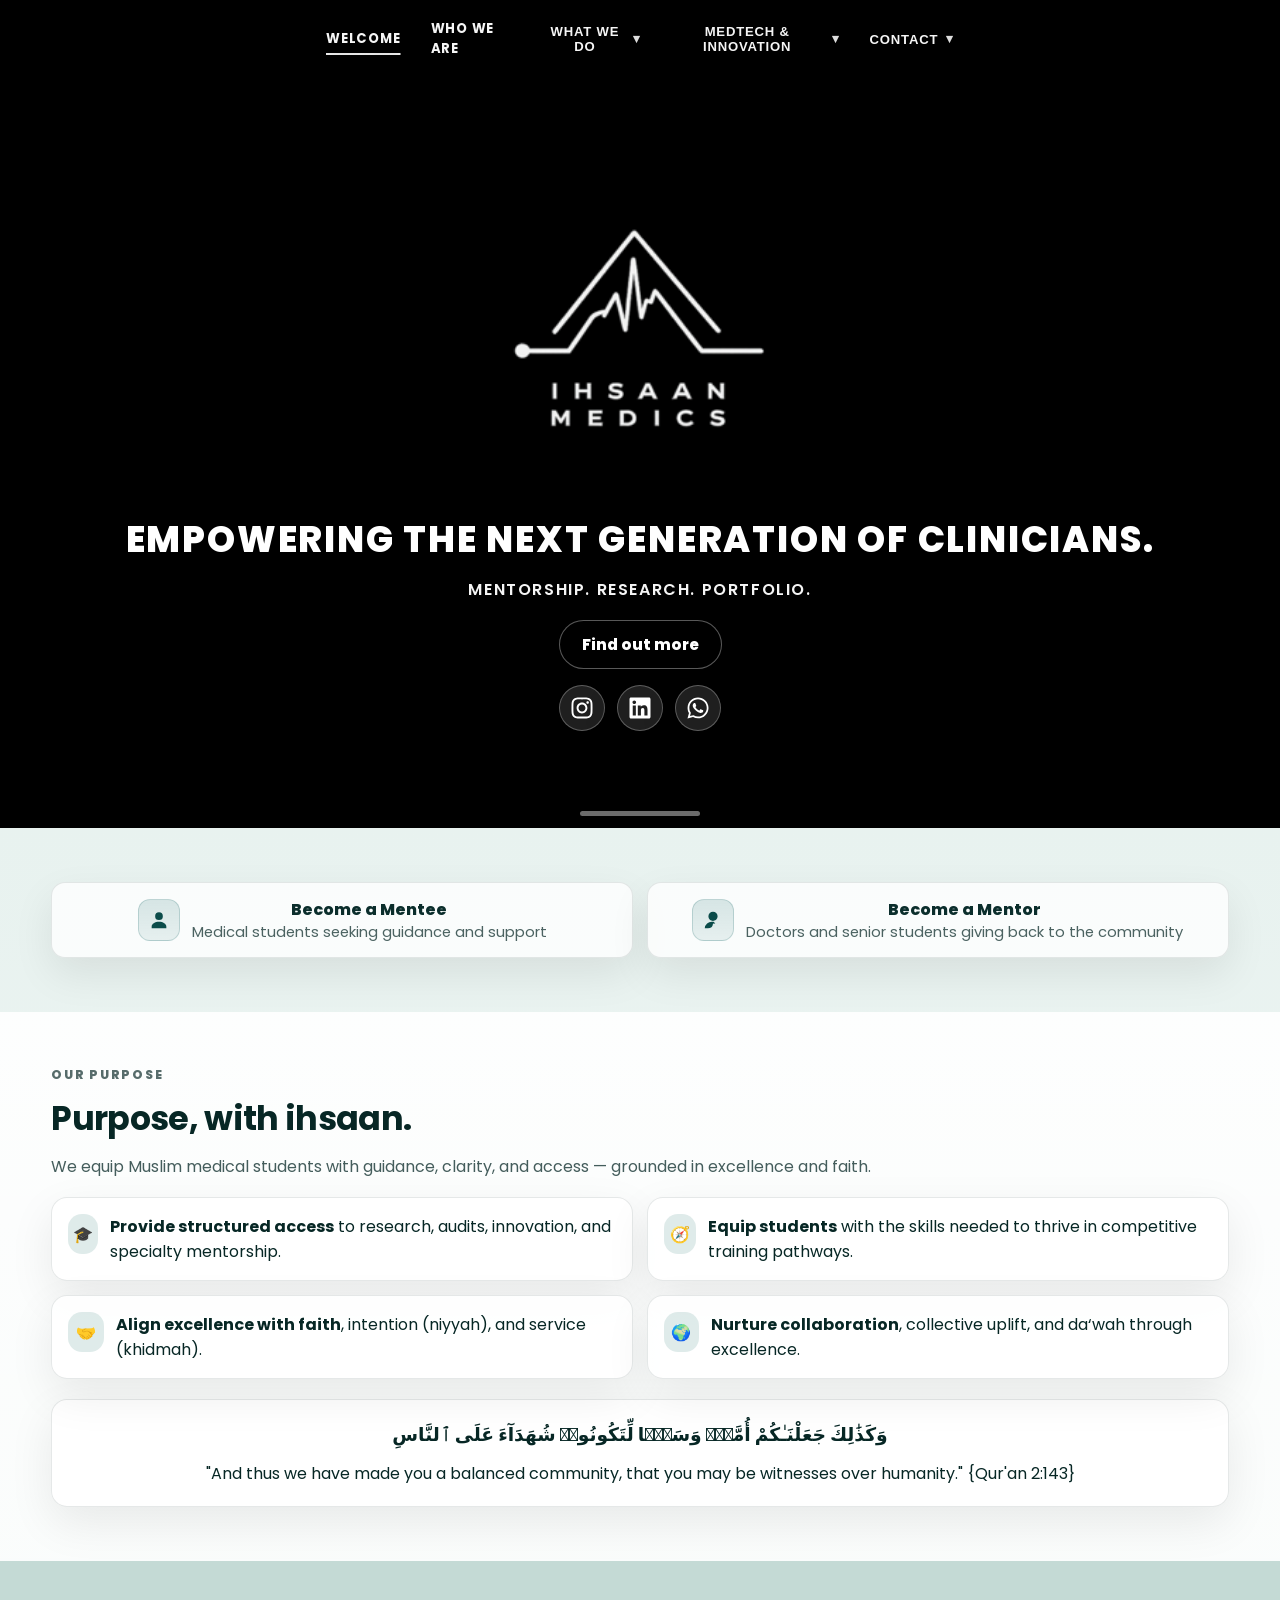
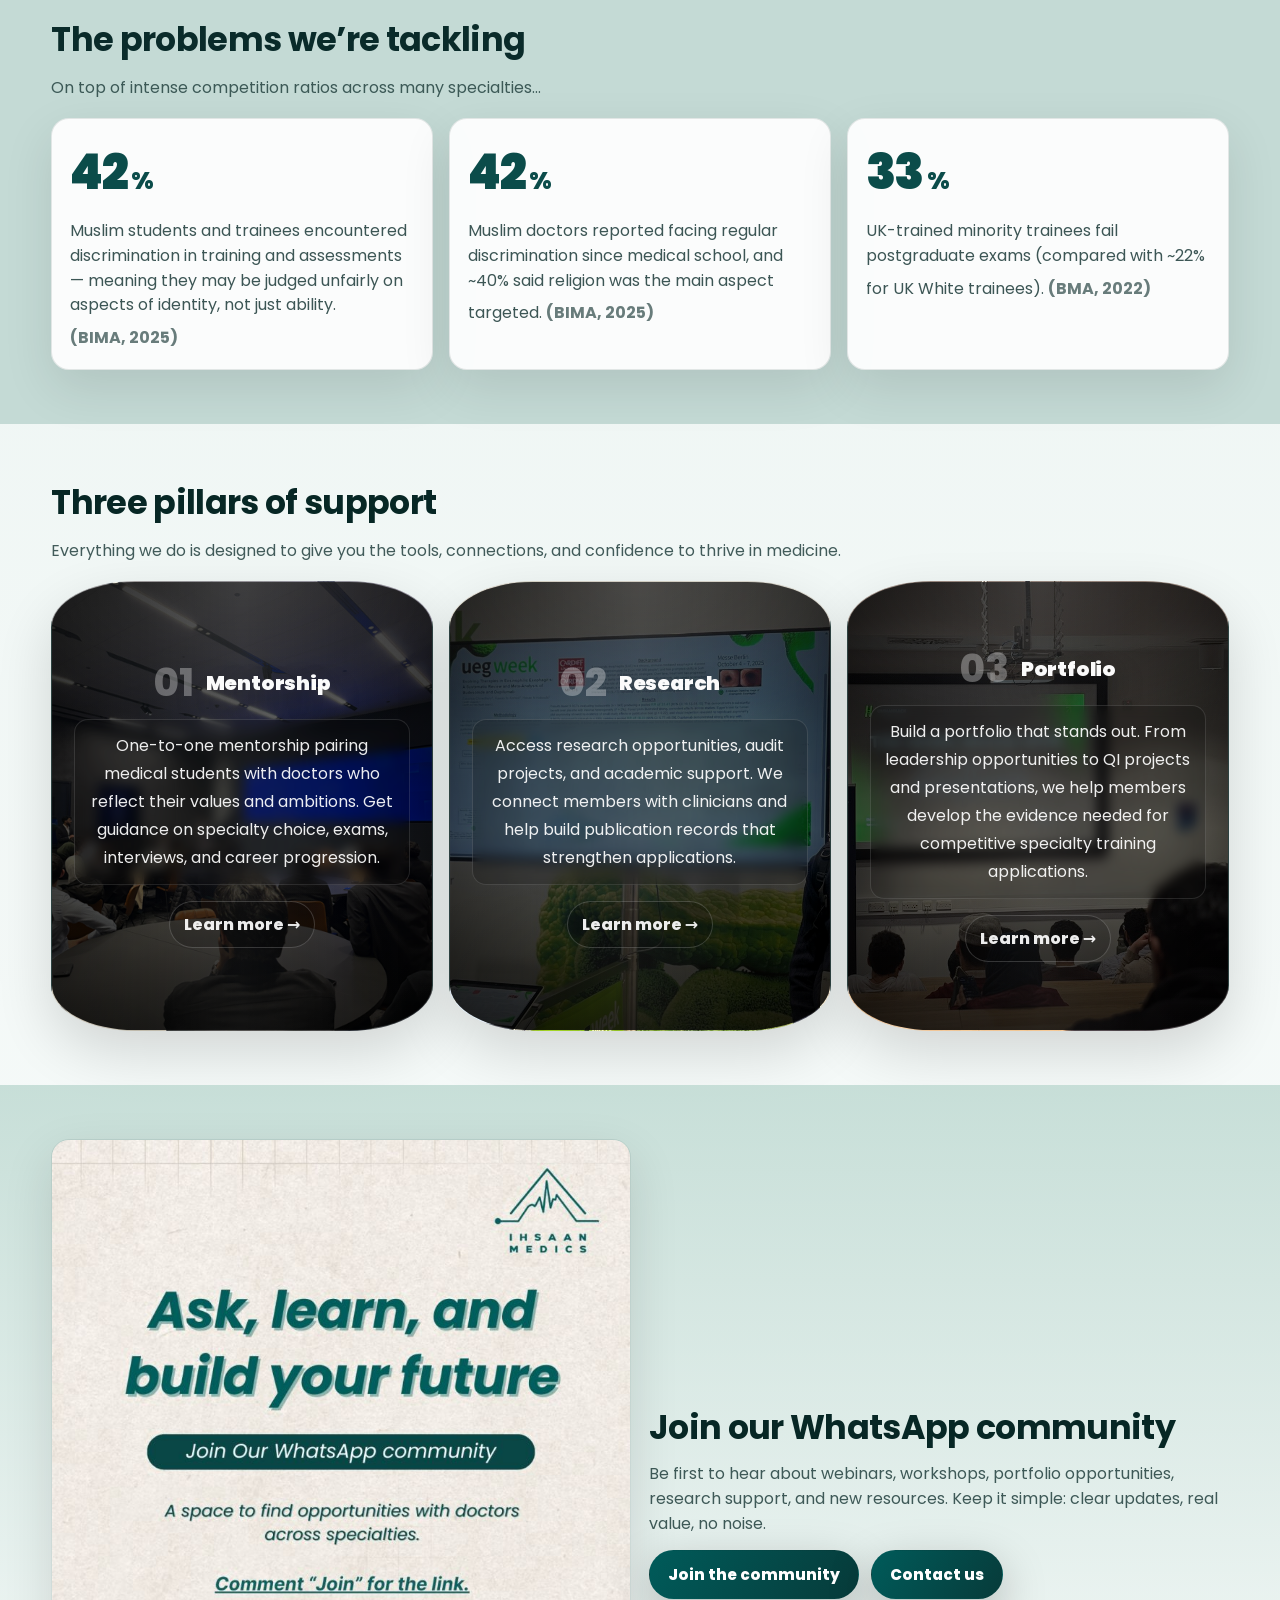
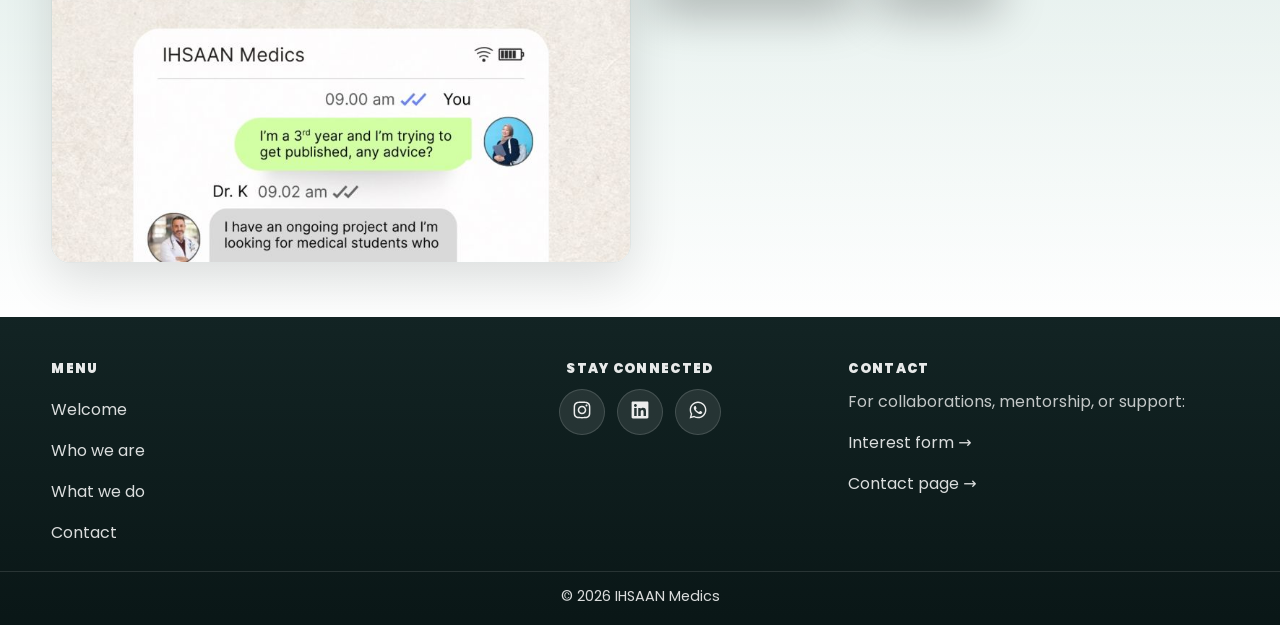
==== commit 6d87f50a: "Hero video autoplay update" ====
--- a/index.html
+++ b/index.html
@@ -7,6 +7,9 @@
   <title>IHSAAN Medics</title>
   <meta name="description" content="IHSAAN Medics, supporting Muslim medical students to thrive without compromising faith or integrity." />
   <link rel="stylesheet" href="style.css" />
+
+  <!-- Hint browser to fetch the hero video early (helps autoplay start faster) -->
+  <link rel="preload" as="video" href="prototype%20ihsaan%20medic%20hero%20video.mp4" type="video/mp4">
 
   <link rel="preconnect" href="https://fonts.googleapis.com">
   <link rel="preconnect" href="https://fonts.gstatic.com" crossorigin>
--- a/style.css
+++ b/style.css
@@ -203,6 +203,16 @@
   object-fit:cover;
   transform:scale(1.02);
   filter:saturate(1.06) contrast(1.02);
+}
+
+/* Hide any browser-rendered play overlays for background video (Safari/iOS) */
+.hero-video::-webkit-media-controls,
+.hero-video::-webkit-media-controls-panel,
+.hero-video::-webkit-media-controls-play-button,
+.hero-video::-webkit-media-controls-start-playback-button{
+  display:none !important;
+  -webkit-appearance:none;
+  opacity:0;
 }
 .hero-overlay{
   position:absolute; inset:0;
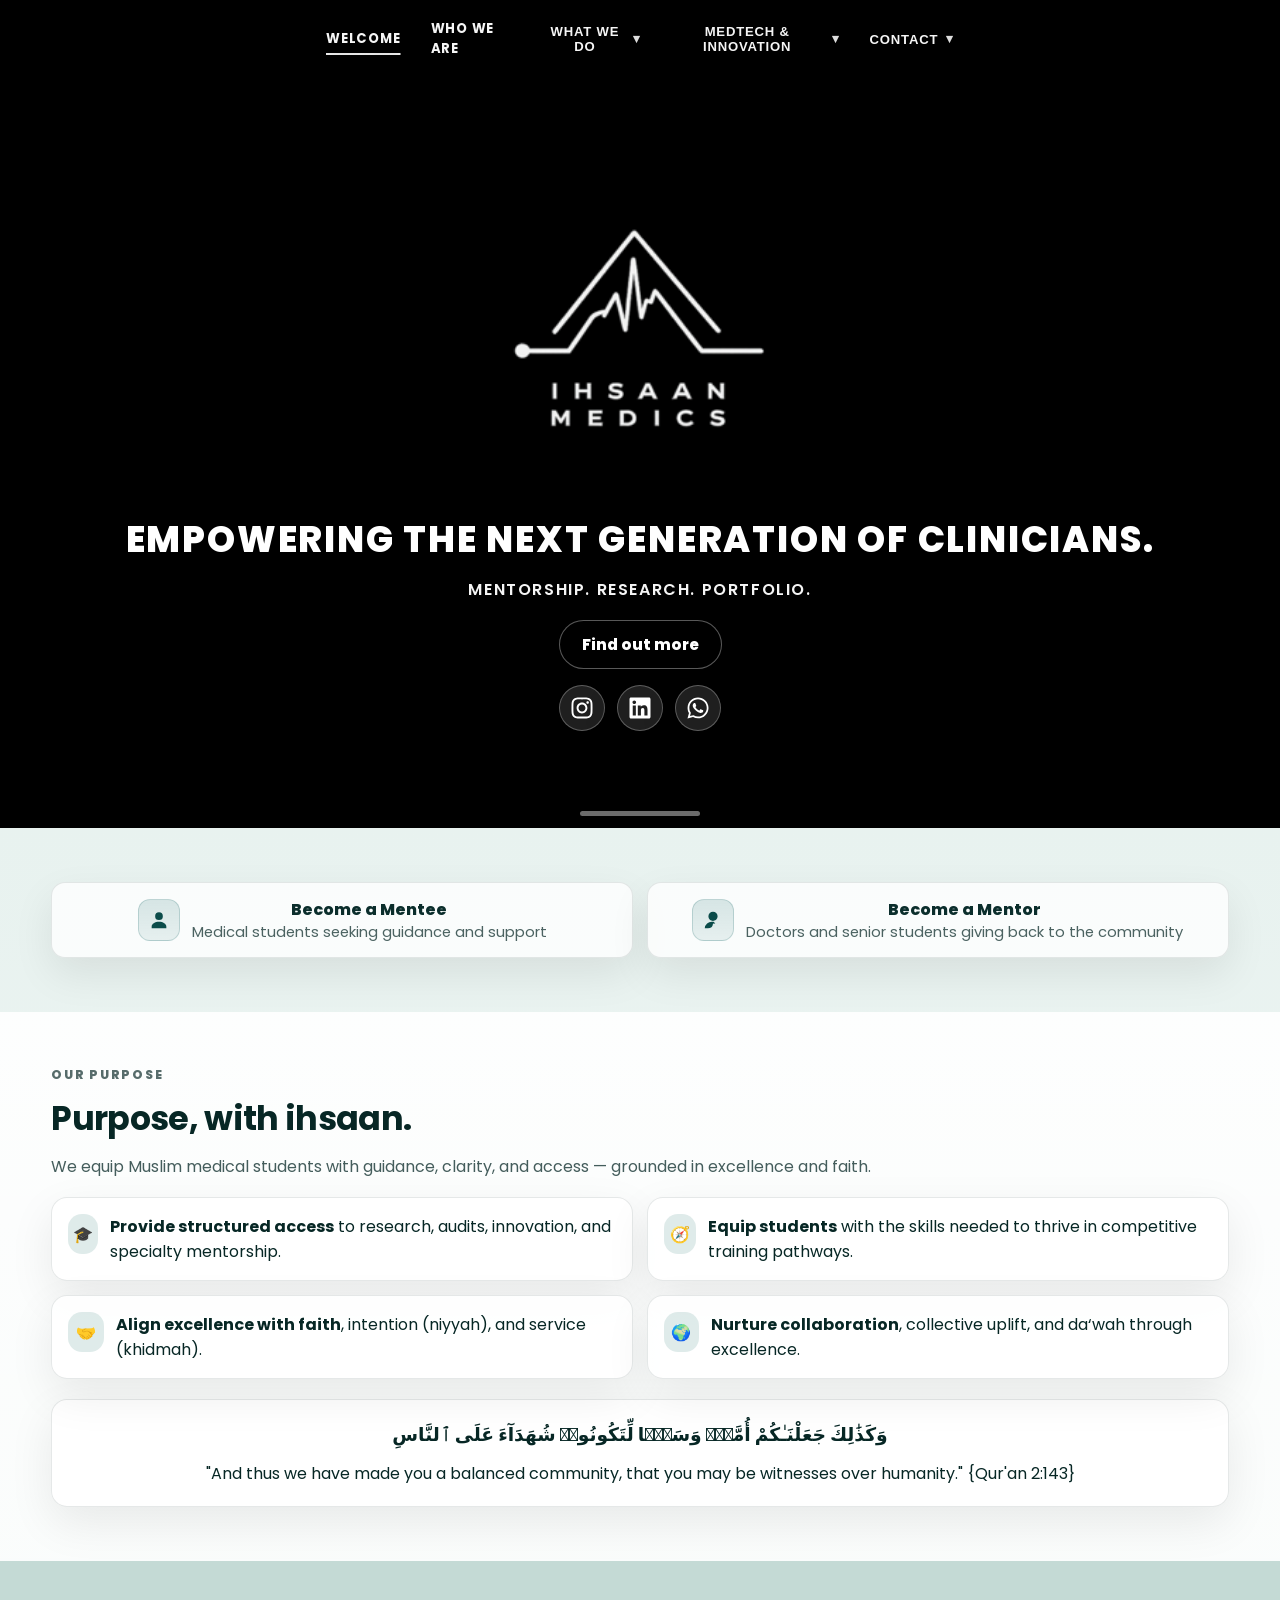
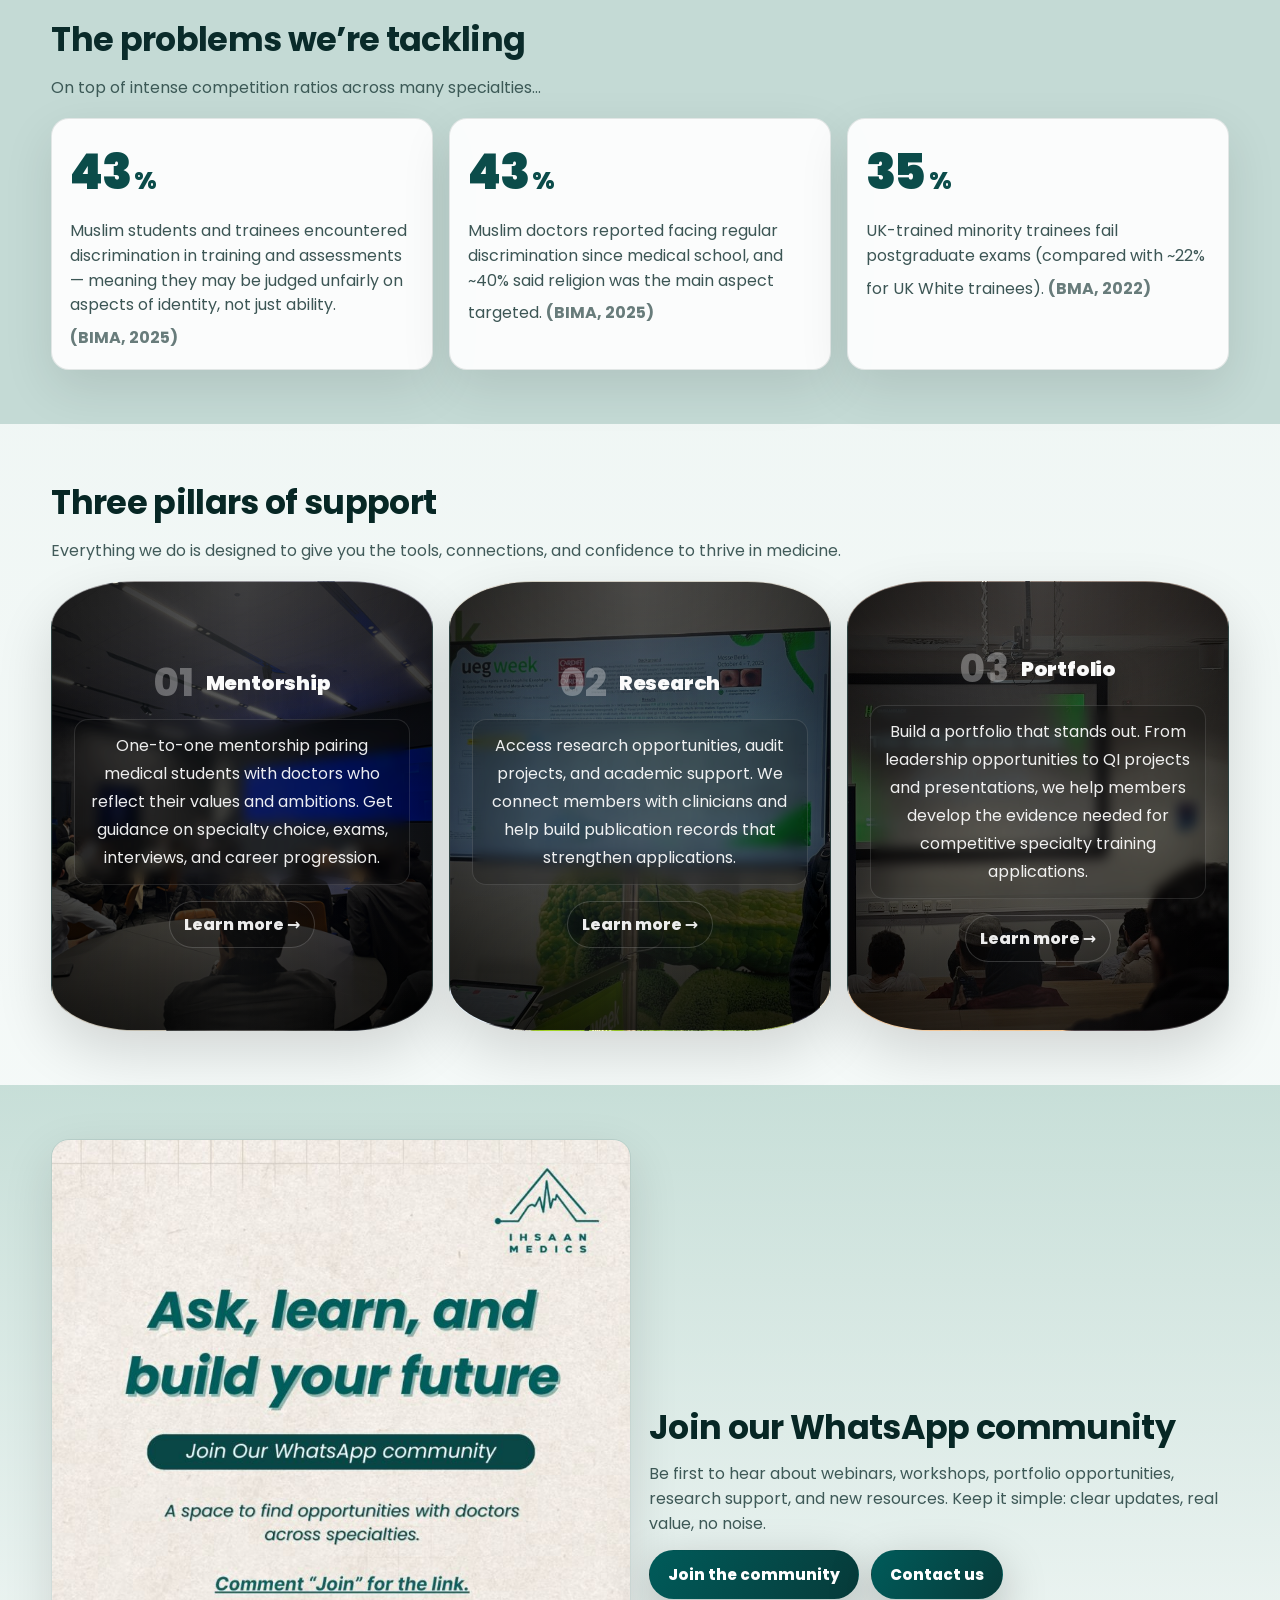
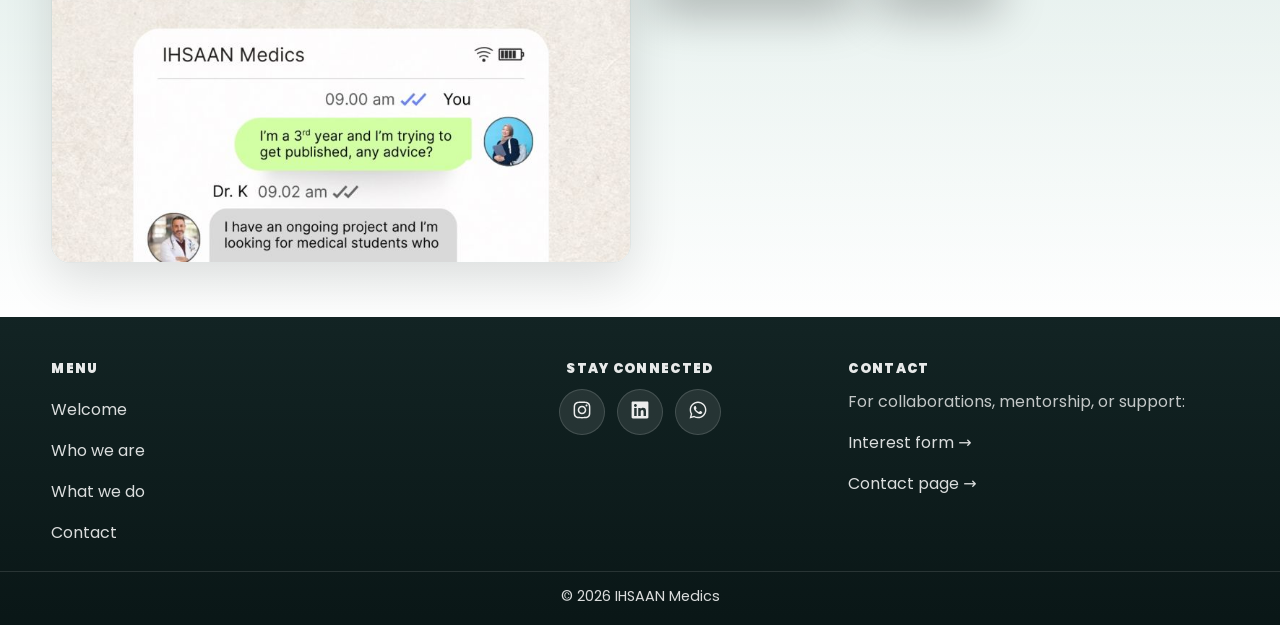
==== commit 4bb9f528: "Update website content and styling" ====
--- a/index.html
+++ b/index.html
@@ -132,7 +132,7 @@
 
       <!-- HERO (video background + crisp overlay) -->
       <section class="hero">
-        <video class="hero-video" autoplay muted playsinline webkit-playsinline loop preload="auto" disablepictureinpicture>
+        <video class="hero-video" autoplay="autoplay" muted="muted" playsinline="playsinline" webkit-playsinline="webkit-playsinline" loop preload="auto" disablepictureinpicture>
           <!-- swap filename here when you replace the video -->
           <source src="prototype ihsaan medic hero video.mp4" type="video/mp4">
         </video>
@@ -619,10 +619,17 @@
             </p>
           </div>
 
-          <div class="split webinar-feature reveal" aria-label="Upcoming webinar">
+          <div class="section-head webinars-subhead">
+            <h3>Previous webinars</h3>
+          </div>
+
+          <div class="split webinar-feature reveal" aria-label="Previous webinar">
+            <div class="split-media">
+              <img src="CST%20portfoliofordummies.jpeg" alt="CST Portfolio for Dummies webinar graphic" loading="lazy" decoding="async">
+            </div>
             <div class="split-copy">
-              <p class="eyebrow">Upcoming webinar</p>
-              <h3 class="webinar-feature-title">Wednesday 15th April, 6:30</h3>
+              <p class="eyebrow">Previous webinar</p>
+              <h3 class="webinar-feature-title">15th April, 6:30</h3>
               <p class="muted webinar-feature-text"><strong>CST Portfolio for Dummies</strong></p>
               <p class="muted webinar-feature-text">
                 A step-by-step breakdown of how to build a strong Core Surgical Training (CST) portfolio without overwhelm.
@@ -637,14 +644,12 @@
                 You’ll leave with a clear checklist of what to focus on next, plus practical tips on documenting and presenting your evidence so your work translates into points on the CST application.
               </p>
 
-            </div>
-            <div class="split-media">
-              <img src="CST%20portfoliofordummies.jpeg" alt="CST Portfolio for Dummies webinar graphic" loading="lazy" decoding="async">
-            </div>
-          </div>
-
-          <div class="section-head webinars-subhead">
-            <h3>Previous webinars</h3>
+              <div class="split-actions">
+                <a class="btn primary" href="Surgical%20Training%20for%20Dummies%20Webinar%20Notes.pdf" target="_blank" rel="noopener">
+                  Access webinar notes
+                </a>
+              </div>
+            </div>
           </div>
 
           <div class="split webinar-feature reveal" aria-label="Previous webinar">
@@ -763,16 +768,33 @@
         <div class="container">
           <div class="section-head">
             <h2>Portfolio Guides</h2>
-            <p class="muted">
-              IHSAAN Medics is building specialty-specific portfolio guides so you can explore your interests, understand what matters,
-              and move from confusion to clarity with a practical plan.
-            </p>
+            <div class="guides-blurb muted">
+              <p>
+                IHSAAN Medics develops specialty specific portfolio guides to help medical students navigate their career pathways with clarity, structure, and confidence. We break down what is expected across competitive specialties, from clinical experience and research to leadership, teaching, and commitment to specialty, so you can build a strong, strategic portfolio.
+              </p>
+
+              <p>
+                At a deeper level, everything we aim to build is done with Allah سبحانه وتعالى in mind. Our intention is to serve, to benefit others, and to strive for excellence with sincerity. Medicine is not only a career, but a responsibility that carries the opportunity to positively impact lives, and we hope this work reflects a balance between professional ambition and spiritual grounding.
+              </p>
+
+              <p lang="ar" dir="rtl">
+                أَلَا بِذِكْرِ اللَّهِ تَطْمَئِنُّ الْقُلُوبُ
+              </p>
+              <p>
+                “Verily, in the remembrance of Allah do hearts find rest.”<br>
+                (Qur’an 13:28)
+              </p>
+
+              <p>
+                Whether you are at the beginning of your journey and exploring different specialties, or further along and looking to strengthen your portfolio, these guides are here to support you.
+              </p>
+            </div>
           </div>
 
           <div class="guide-grid" aria-label="Specialty guides grid">
-            <a class="guide-card" href="SurgeryGuide.pdf" target="_blank" rel="noopener" aria-label="Open Surgery Guide (PDF)">
+            <a class="guide-card" href="Guides%20Surgery.pdf" target="_blank" rel="noopener" aria-label="Open Surgery Guide (PDF)">
               <div class="guide-art" aria-hidden="true">
-                <img class="guide-cover" src="SurgeryGuide.png" alt="Surgery guide cover" loading="lazy">
+                <img class="guide-cover" src="CST%20GUIDE.jpeg" alt="Surgery guide cover" loading="lazy" decoding="async">
                 <div class="guide-overlay"></div>
                 <div class="art-fallback">OPEN PDF</div>
               </div>
--- a/style.css
+++ b/style.css
@@ -207,8 +207,11 @@
 
 /* Hide any browser-rendered play overlays for background video (Safari/iOS) */
 .hero-video::-webkit-media-controls,
+.hero-video::-webkit-media-controls-enclosure,
 .hero-video::-webkit-media-controls-panel,
+.hero-video::-webkit-media-controls-overlay-play-button,
 .hero-video::-webkit-media-controls-play-button,
+.hero-video::-webkit-media-controls-fullscreen-button,
 .hero-video::-webkit-media-controls-start-playback-button{
   display:none !important;
   -webkit-appearance:none;
@@ -948,6 +951,15 @@
 .tutorial-text{margin-top:6px;}
 
 /* Guides */
+#page-guides .guides-blurb{
+  display:grid;
+  gap:10px;
+}
+#page-guides .guides-blurb p{
+  max-width:92ch;
+  line-height:1.65;
+}
+
 .guide-grid{
   margin-top:12px;
   display:grid;
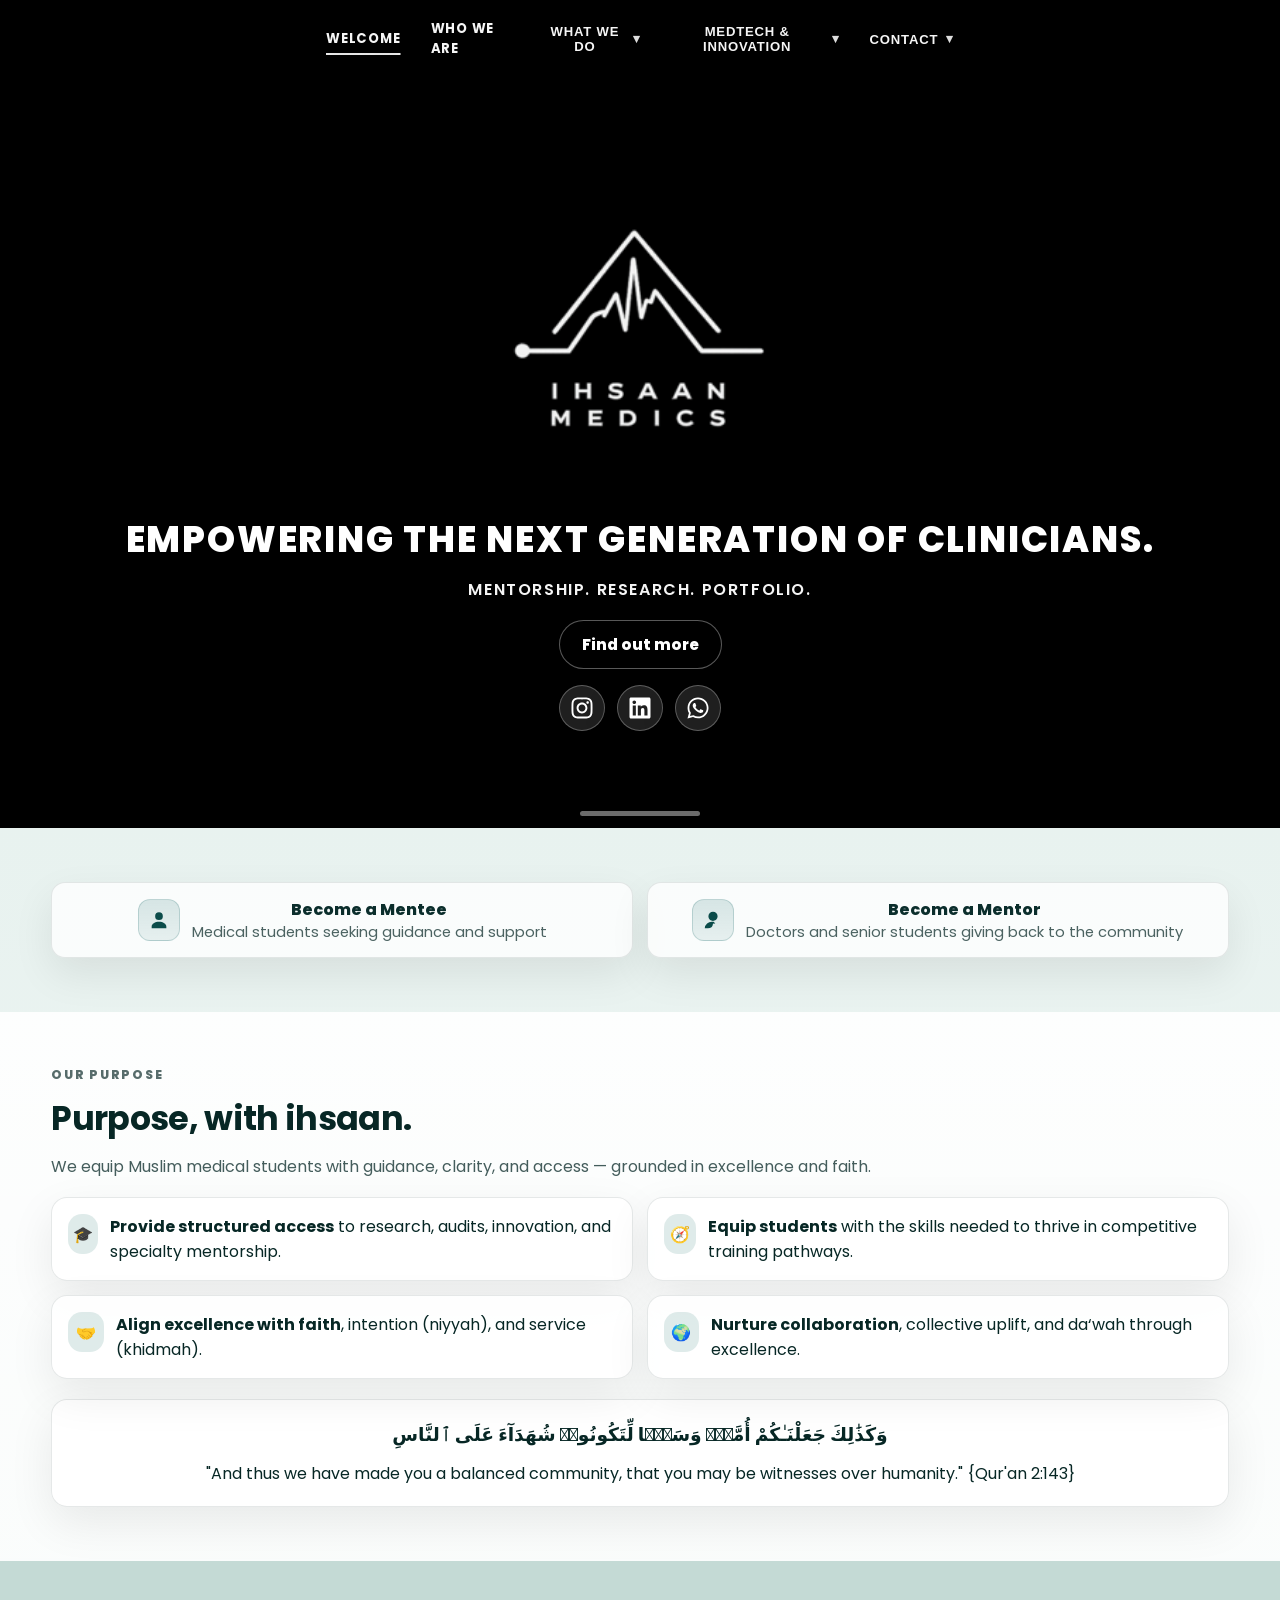
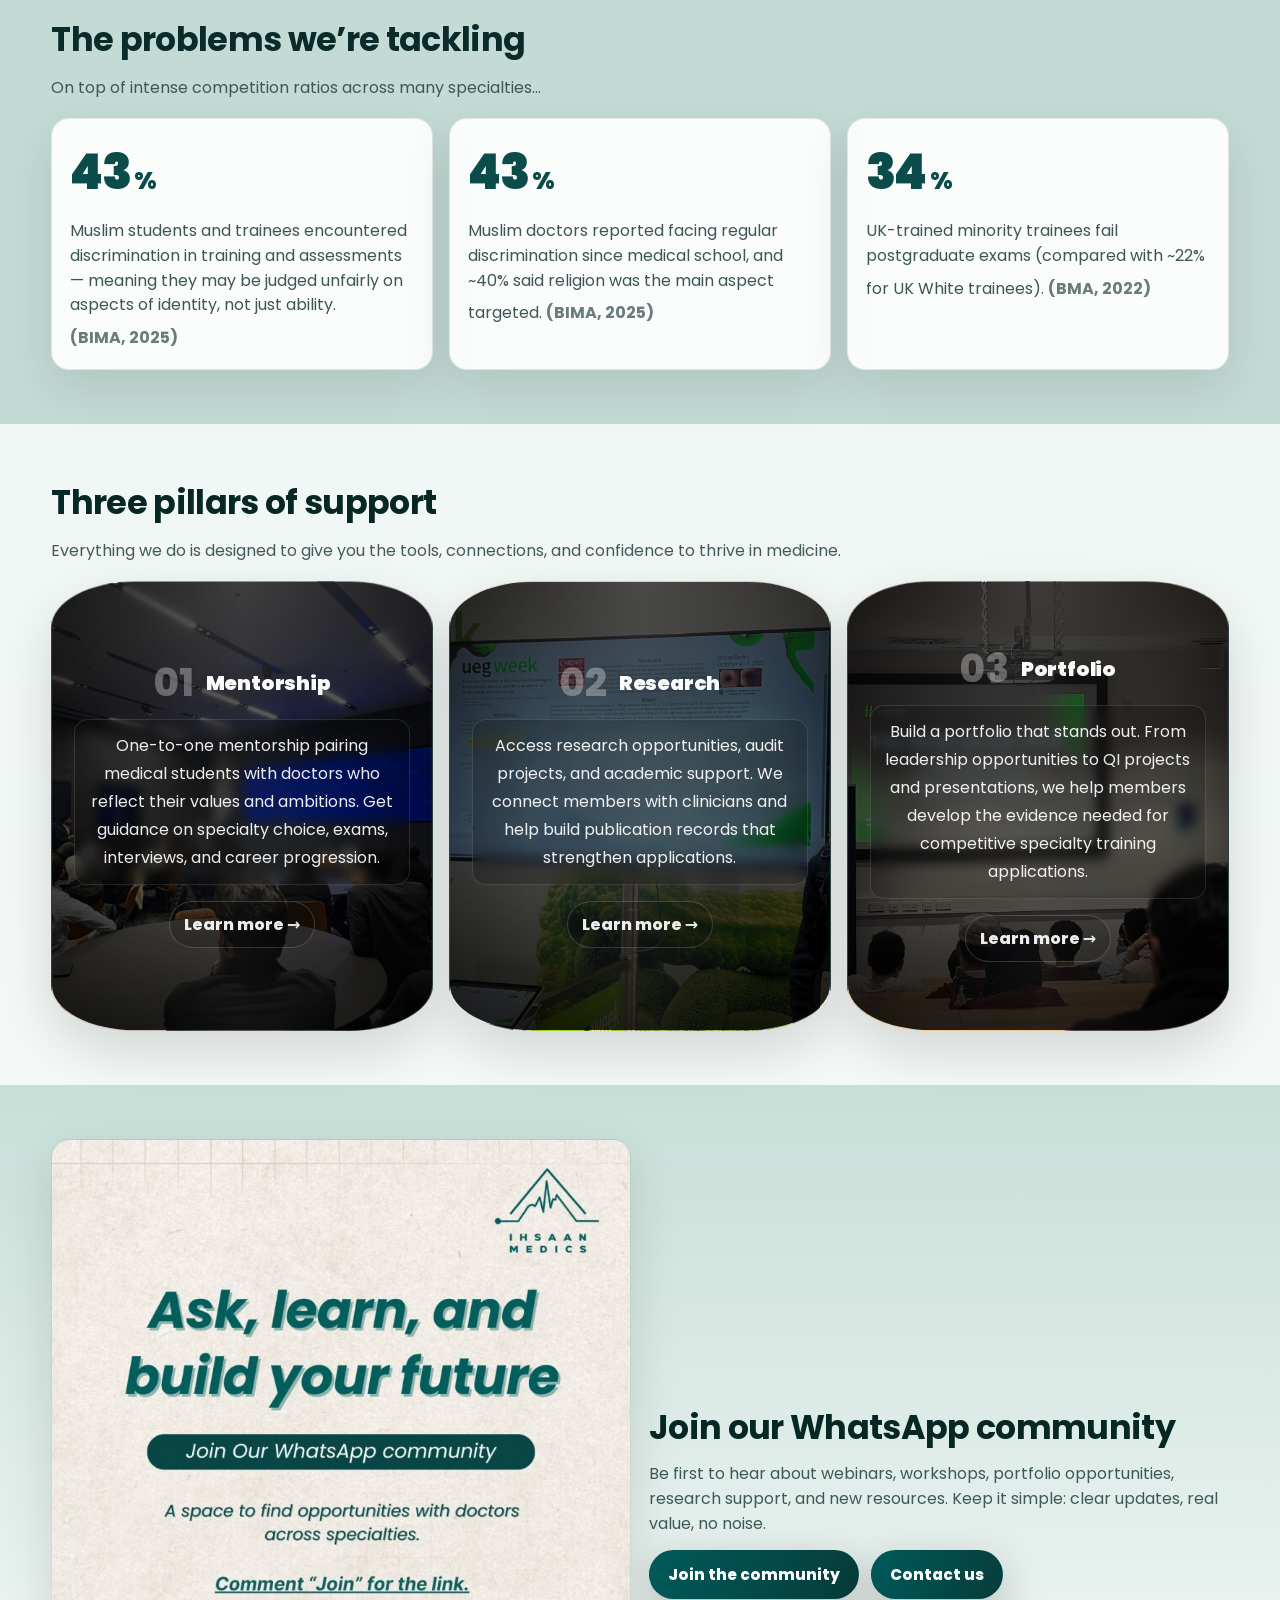
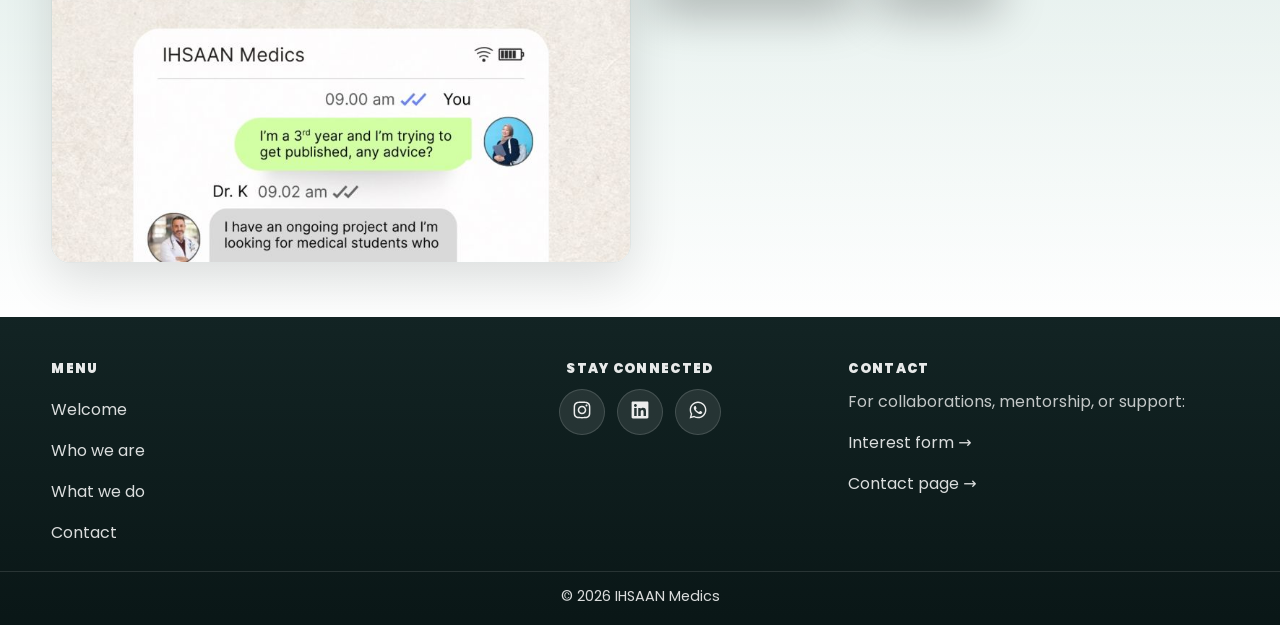
==== commit 774075ab: "Update website" ====
--- a/index.html
+++ b/index.html
@@ -64,7 +64,7 @@
         </button>
         <div class="nav-dd-menu nav-dd-menu--right" role="menu">
           <a role="menuitem" href="#contact" data-route="contact">Contact us</a>
-          <a role="menuitem" href="https://docs.google.com/forms/d/e/1FAIpQLSehrwaRiPVkVI3UVq23jv4SZBZ540kC2D-PW84OeUIT9FIu6Q/formResponse" target="_blank" rel="noopener">Mentee interest form</a>
+          <a role="menuitem" href="https://forms.gle/foDrac3xovniKZEw6" target="_blank" rel="noopener">Mentee interest form</a>
           <a role="menuitem" href="https://docs.google.com/forms/d/e/1FAIpQLSeqeBQSSIux_hdh76EZ281fDm_L2TCU1Jl6hDd6MPto3maxag/viewform" target="_blank" rel="noopener">Mentor interest form</a>
         </div>
       </div>
@@ -117,7 +117,7 @@
           <summary>Contact</summary>
           <div class="drawer-dd-links">
             <a href="#contact" data-route="contact">Contact us</a>
-            <a href="https://docs.google.com/forms/d/e/1FAIpQLSehrwaRiPVkVI3UVq23jv4SZBZ540kC2D-PW84OeUIT9FIu6Q/formResponse" target="_blank" rel="noopener">Mentee interest form</a>
+            <a href="https://forms.gle/foDrac3xovniKZEw6" target="_blank" rel="noopener">Mentee interest form</a>
             <a href="https://docs.google.com/forms/d/e/1FAIpQLSeqeBQSSIux_hdh76EZ281fDm_L2TCU1Jl6hDd6MPto3maxag/viewform" target="_blank" rel="noopener">Mentor interest form</a>
           </div>
         </details>
@@ -165,7 +165,7 @@
             <a class="social-circle" href="https://www.linkedin.com/company/ihsaan-medics/" target="_blank" rel="noopener" aria-label="LinkedIn">
               <svg xmlns="http://www.w3.org/2000/svg" viewBox="0 0 640 640" width="35px"><path fill="white" d="M512 96L127.9 96C110.3 96 96 110.5 96 128.3L96 511.7C96 529.5 110.3 544 127.9 544L512 544C529.6 544 544 529.5 544 511.7L544 128.3C544 110.5 529.6 96 512 96zM231.4 480L165 480L165 266.2L231.5 266.2L231.5 480L231.4 480zM198.2 160C219.5 160 236.7 177.2 236.7 198.5C236.7 219.8 219.5 237 198.2 237C176.9 237 159.7 219.8 159.7 198.5C159.7 177.2 176.9 160 198.2 160zM480.3 480L413.9 480L413.9 376C413.9 351.2 413.4 319.3 379.4 319.3C344.8 319.3 339.5 346.3 339.5 374.2L339.5 480L273.1 480L273.1 266.2L336.8 266.2L336.8 295.4L337.7 295.4C346.6 278.6 368.3 260.9 400.6 260.9C467.8 260.9 480.3 305.2 480.3 362.8L480.3 480z"/></svg>
             </a>
-            <a class="social-circle" href="https://forms.gle/vqu7oRBWwtCm7G9e8" target="_blank" rel="noopener" aria-label="WhatsApp">
+            <a class="social-circle" href="https://forms.gle/foDrac3xovniKZEw6" target="_blank" rel="noopener" aria-label="WhatsApp">
               <svg xmlns="http://www.w3.org/2000/svg" viewBox="0 0 640 640" width="35px"><path fill="white" d="M476.9 161.1C435 119.1 379.2 96 319.9 96C197.5 96 97.9 195.6 97.9 318C97.9 357.1 108.1 395.3 127.5 429L96 544L213.7 513.1C246.1 530.8 282.6 540.1 319.8 540.1L319.9 540.1C442.2 540.1 544 440.5 544 318.1C544 258.8 518.8 203.1 476.9 161.1zM319.9 502.7C286.7 502.7 254.2 493.8 225.9 477L219.2 473L149.4 491.3L168 423.2L163.6 416.2C145.1 386.8 135.4 352.9 135.4 318C135.4 216.3 218.2 133.5 320 133.5C369.3 133.5 415.6 152.7 450.4 187.6C485.2 222.5 506.6 268.8 506.5 318.1C506.5 419.9 421.6 502.7 319.9 502.7zM421.1 364.5C415.6 361.7 388.3 348.3 383.2 346.5C378.1 344.6 374.4 343.7 370.7 349.3C367 354.9 356.4 367.3 353.1 371.1C349.9 374.8 346.6 375.3 341.1 372.5C308.5 356.2 287.1 343.4 265.6 306.5C259.9 296.7 271.3 297.4 281.9 276.2C283.7 272.5 282.8 269.3 281.4 266.5C280 263.7 268.9 236.4 264.3 225.3C259.8 214.5 255.2 216 251.8 215.8C248.6 215.6 244.9 215.6 241.2 215.6C237.5 215.6 231.5 217 226.4 222.5C221.3 228.1 207 241.5 207 268.8C207 296.1 226.9 322.5 229.6 326.2C232.4 329.9 268.7 385.9 324.4 410C359.6 425.2 373.4 426.5 391 423.9C401.7 422.3 423.8 410.5 428.4 397.5C433 384.5 433 373.4 431.6 371.1C430.3 368.6 426.6 367.2 421.1 364.5z"/></svg>
             </a>
           </div>
@@ -181,7 +181,7 @@
       <section class="section section--soft reveal">
         <div class="container">
           <div class="mentor-cta-grid">
-            <a class="mentor-card" href="https://docs.google.com/forms/d/e/1FAIpQLSehrwaRiPVkVI3UVq23jv4SZBZ540kC2D-PW84OeUIT9FIu6Q/formResponse" target="_blank" rel="noopener" data-route="contact" aria-label="Become a Mentee">
+            <a class="mentor-card" href="https://forms.gle/foDrac3xovniKZEw6" target="_blank" rel="noopener" data-route="contact" aria-label="Become a Mentee">
               <div class="mentor-icon" aria-hidden="true">
                 <svg viewBox="0 0 24 24" width="22" height="22">
                   <path fill="currentColor" d="M12 12a4.2 4.2 0 1 0-4.2-4.2A4.2 4.2 0 0 0 12 12zm0 2c-4.3 0-8 2.3-8 5.2V21h16v-1.8c0-2.9-3.7-5.2-8-5.2z"/>
@@ -356,7 +356,7 @@
               </p>
 
               <div class="split-actions">
-                <a class="btn primary" href="https://forms.gle/vqu7oRBWwtCm7G9e8" target="_blank" rel="noopener">
+                <a class="btn primary" href="https://forms.gle/foDrac3xovniKZEw6" target="_blank" rel="noopener">
                   Join the community
                 </a>
                 <a class="btn primary" href="#contact" data-route="contact">Contact us</a>
@@ -386,7 +386,7 @@
               <a class="mini-soc" href="https://www.linkedin.com/company/ihsaan-medics/" target="_blank" rel="noopener" aria-label="LinkedIn">
                 <svg xmlns="http://www.w3.org/2000/svg" viewBox="0 0 640 640"><path fill="white" d="M512 96L127.9 96C110.3 96 96 110.5 96 128.3L96 511.7C96 529.5 110.3 544 127.9 544L512 544C529.6 544 544 529.5 544 511.7L544 128.3C544 110.5 529.6 96 512 96zM231.4 480L165 480L165 266.2L231.5 266.2L231.5 480L231.4 480zM198.2 160C219.5 160 236.7 177.2 236.7 198.5C236.7 219.8 219.5 237 198.2 237C176.9 237 159.7 219.8 159.7 198.5C159.7 177.2 176.9 160 198.2 160zM480.3 480L413.9 480L413.9 376C413.9 351.2 413.4 319.3 379.4 319.3C344.8 319.3 339.5 346.3 339.5 374.2L339.5 480L273.1 480L273.1 266.2L336.8 266.2L336.8 295.4L337.7 295.4C346.6 278.6 368.3 260.9 400.6 260.9C467.8 260.9 480.3 305.2 480.3 362.8L480.3 480z"/></svg>
               </a>
-              <a class="mini-soc" href="https://forms.gle/vqu7oRBWwtCm7G9e8" target="_blank" rel="noopener" aria-label="WhatsApp">
+              <a class="mini-soc" href="https://forms.gle/foDrac3xovniKZEw6" target="_blank" rel="noopener" aria-label="WhatsApp">
                 <svg xmlns="http://www.w3.org/2000/svg" viewBox="0 0 640 640"><path fill="white" d="M476.9 161.1C435 119.1 379.2 96 319.9 96C197.5 96 97.9 195.6 97.9 318C97.9 357.1 108.1 395.3 127.5 429L96 544L213.7 513.1C246.1 530.8 282.6 540.1 319.8 540.1L319.9 540.1C442.2 540.1 544 440.5 544 318.1C544 258.8 518.8 203.1 476.9 161.1zM319.9 502.7C286.7 502.7 254.2 493.8 225.9 477L219.2 473L149.4 491.3L168 423.2L163.6 416.2C145.1 386.8 135.4 352.9 135.4 318C135.4 216.3 218.2 133.5 320 133.5C369.3 133.5 415.6 152.7 450.4 187.6C485.2 222.5 506.6 268.8 506.5 318.1C506.5 419.9 421.6 502.7 319.9 502.7zM421.1 364.5C415.6 361.7 388.3 348.3 383.2 346.5C378.1 344.6 374.4 343.7 370.7 349.3C367 354.9 356.4 367.3 353.1 371.1C349.9 374.8 346.6 375.3 341.1 372.5C308.5 356.2 287.1 343.4 265.6 306.5C259.9 296.7 271.3 297.4 281.9 276.2C283.7 272.5 282.8 269.3 281.4 266.5C280 263.7 268.9 236.4 264.3 225.3C259.8 214.5 255.2 216 251.8 215.8C248.6 215.6 244.9 215.6 241.2 215.6C237.5 215.6 231.5 217 226.4 222.5C221.3 228.1 207 241.5 207 268.8C207 296.1 226.9 322.5 229.6 326.2C232.4 329.9 268.7 385.9 324.4 410C359.6 425.2 373.4 426.5 391 423.9C401.7 422.3 423.8 410.5 428.4 397.5C433 384.5 433 373.4 431.6 371.1C430.3 368.6 426.6 367.2 421.1 364.5z"/></svg>
               </a>
             </div>
@@ -455,7 +455,7 @@
 
               <!-- Mentor / Mentee (also on Who we are page, requested) -->
               <div class="who-ctas">
-                <a class="mentor-card mentor-card--compact" href="https://docs.google.com/forms/d/e/1FAIpQLSehrwaRiPVkVI3UVq23jv4SZBZ540kC2D-PW84OeUIT9FIu6Q/formResponse" target="_blank" rel="noopener" data-route="contact">
+                <a class="mentor-card mentor-card--compact" href="https://forms.gle/foDrac3xovniKZEw6" target="_blank" rel="noopener" data-route="contact">
                   <div class="mentor-icon" aria-hidden="true">
                     <svg viewBox="0 0 24 24" width="20" height="20">
                       <path fill="currentColor" d="M12 12a4.2 4.2 0 1 0-4.2-4.2A4.2 4.2 0 0 0 12 12zm0 2c-4.3 0-8 2.3-8 5.2V21h16v-1.8c0-2.9-3.7-5.2-8-5.2z"/>
@@ -620,6 +620,45 @@
           </div>
 
           <div class="section-head webinars-subhead">
+            <h3>Upcoming webinars</h3>
+          </div>
+
+          <div class="split webinar-feature reveal" aria-label="Upcoming webinar">
+            <div class="split-media">
+              <img src="SR%20MA%20Ihsaan%20Medic%20Talk%20Poster.jpeg" alt="Systematic Reviews and Meta-Analysis webinar poster" loading="lazy" decoding="async">
+            </div>
+            <div class="split-copy">
+              <p class="eyebrow">Upcoming webinar</p>
+              <h3 class="webinar-feature-title">How to Level Up This Summer: Systematic Reviews &amp; Meta-Analysis</h3>
+              <p class="muted webinar-feature-text">
+                Want to get involved in research but don't know where to start? Looking to strengthen your portfolio with a skill that can lead to publications and presentations?
+              </p>
+              <p class="muted webinar-feature-text">
+                Join Ihsaan Medics for an interactive webinar on Systematic Reviews &amp; Meta-Analysis, where we'll break down the entire process - from choosing a research question to publishing your work.
+              </p>
+              <p class="muted webinar-feature-text">
+                <strong>Details:</strong><br>
+                Tuesday 23rd June<br>
+                5:00 PM (UK)<br>
+                Online Webinar + Live Q&amp;A
+              </p>
+              <p class="muted webinar-feature-text">
+                Whether you're completely new to research or looking to take your academic portfolio to the next level, this session will provide a practical roadmap to help you get started.
+              </p>
+              <p class="muted webinar-feature-text">
+                🎟️ Register here: <a href="https://luma.com/5gtlf0ft" target="_blank" rel="noopener">https://luma.com/5gtlf0ft</a><br>
+                We look forward to seeing you there, inshaAllah.
+              </p>
+
+              <div class="split-actions">
+                <a class="btn primary" href="https://luma.com/5gtlf0ft" target="_blank" rel="noopener">
+                  Register now
+                </a>
+              </div>
+            </div>
+          </div>
+
+          <div class="section-head webinars-subhead">
             <h3>Previous webinars</h3>
           </div>
 
@@ -1028,7 +1067,7 @@
               </p>
 
               <div class="contact-actions" aria-label="Interest forms">
-                <a class="btn primary" href="https://docs.google.com/forms/d/e/1FAIpQLSehrwaRiPVkVI3UVq23jv4SZBZ540kC2D-PW84OeUIT9FIu6Q/formResponse" target="_blank" rel="noopener">
+                <a class="btn primary" href="https://forms.gle/foDrac3xovniKZEw6" target="_blank" rel="noopener">
                   Mentee interest form
                 </a>
                 <a class="btn ghost" href="https://docs.google.com/forms/d/e/1FAIpQLSeqeBQSSIux_hdh76EZ281fDm_L2TCU1Jl6hDd6MPto3maxag/viewform" target="_blank" rel="noopener">
@@ -1037,11 +1076,11 @@
               </div>
 
               <ul class="list">
-                <li><a href="https://docs.google.com/forms/d/e/1FAIpQLSehrwaRiPVkVI3UVq23jv4SZBZ540kC2D-PW84OeUIT9FIu6Q/formResponse" target="_blank" rel="noopener">Mentee interest form</a></li>
+                <li><a href="https://forms.gle/foDrac3xovniKZEw6" target="_blank" rel="noopener">Mentee interest form</a></li>
                 <li><a href="https://docs.google.com/forms/d/e/1FAIpQLSeqeBQSSIux_hdh76EZ281fDm_L2TCU1Jl6hDd6MPto3maxag/viewform" target="_blank" rel="noopener">Mentor interest form</a></li>
                 <li><a href="https://www.instagram.com/ihsaan.medics/" target="_blank" rel="noopener">Instagram</a></li>
                 <li><a href="https://www.linkedin.com/company/ihsaan-medics/" target="_blank" rel="noopener">LinkedIn</a></li>
-                <li><a href="https://forms.gle/vqu7oRBWwtCm7G9e8" target="_blank" rel="noopener">WhatsApp community</a></li>
+                <li><a href="https://forms.gle/foDrac3xovniKZEw6" target="_blank" rel="noopener">WhatsApp community</a></li>
               </ul>
             </div>
 
@@ -1053,7 +1092,7 @@
               </div>
               <div class="btn-row" style="margin-top:12px;">
                 <a class="btn primary" href="https://www.instagram.com/ihsaan.medics/" target="_blank" rel="noopener">Open Instagram</a>
-                <a class="btn ghost" href="https://docs.google.com/forms/d/e/1FAIpQLSehrwaRiPVkVI3UVq23jv4SZBZ540kC2D-PW84OeUIT9FIu6Q/formResponse" target="_blank" rel="noopener">Mentee interest form</a>
+                <a class="btn ghost" href="https://forms.gle/foDrac3xovniKZEw6" target="_blank" rel="noopener">Mentee interest form</a>
                 <a class="btn ghost" href="https://docs.google.com/forms/d/e/1FAIpQLSeqeBQSSIux_hdh76EZ281fDm_L2TCU1Jl6hDd6MPto3maxag/viewform" target="_blank" rel="noopener">Mentor interest form</a>
               </div>
             </div>
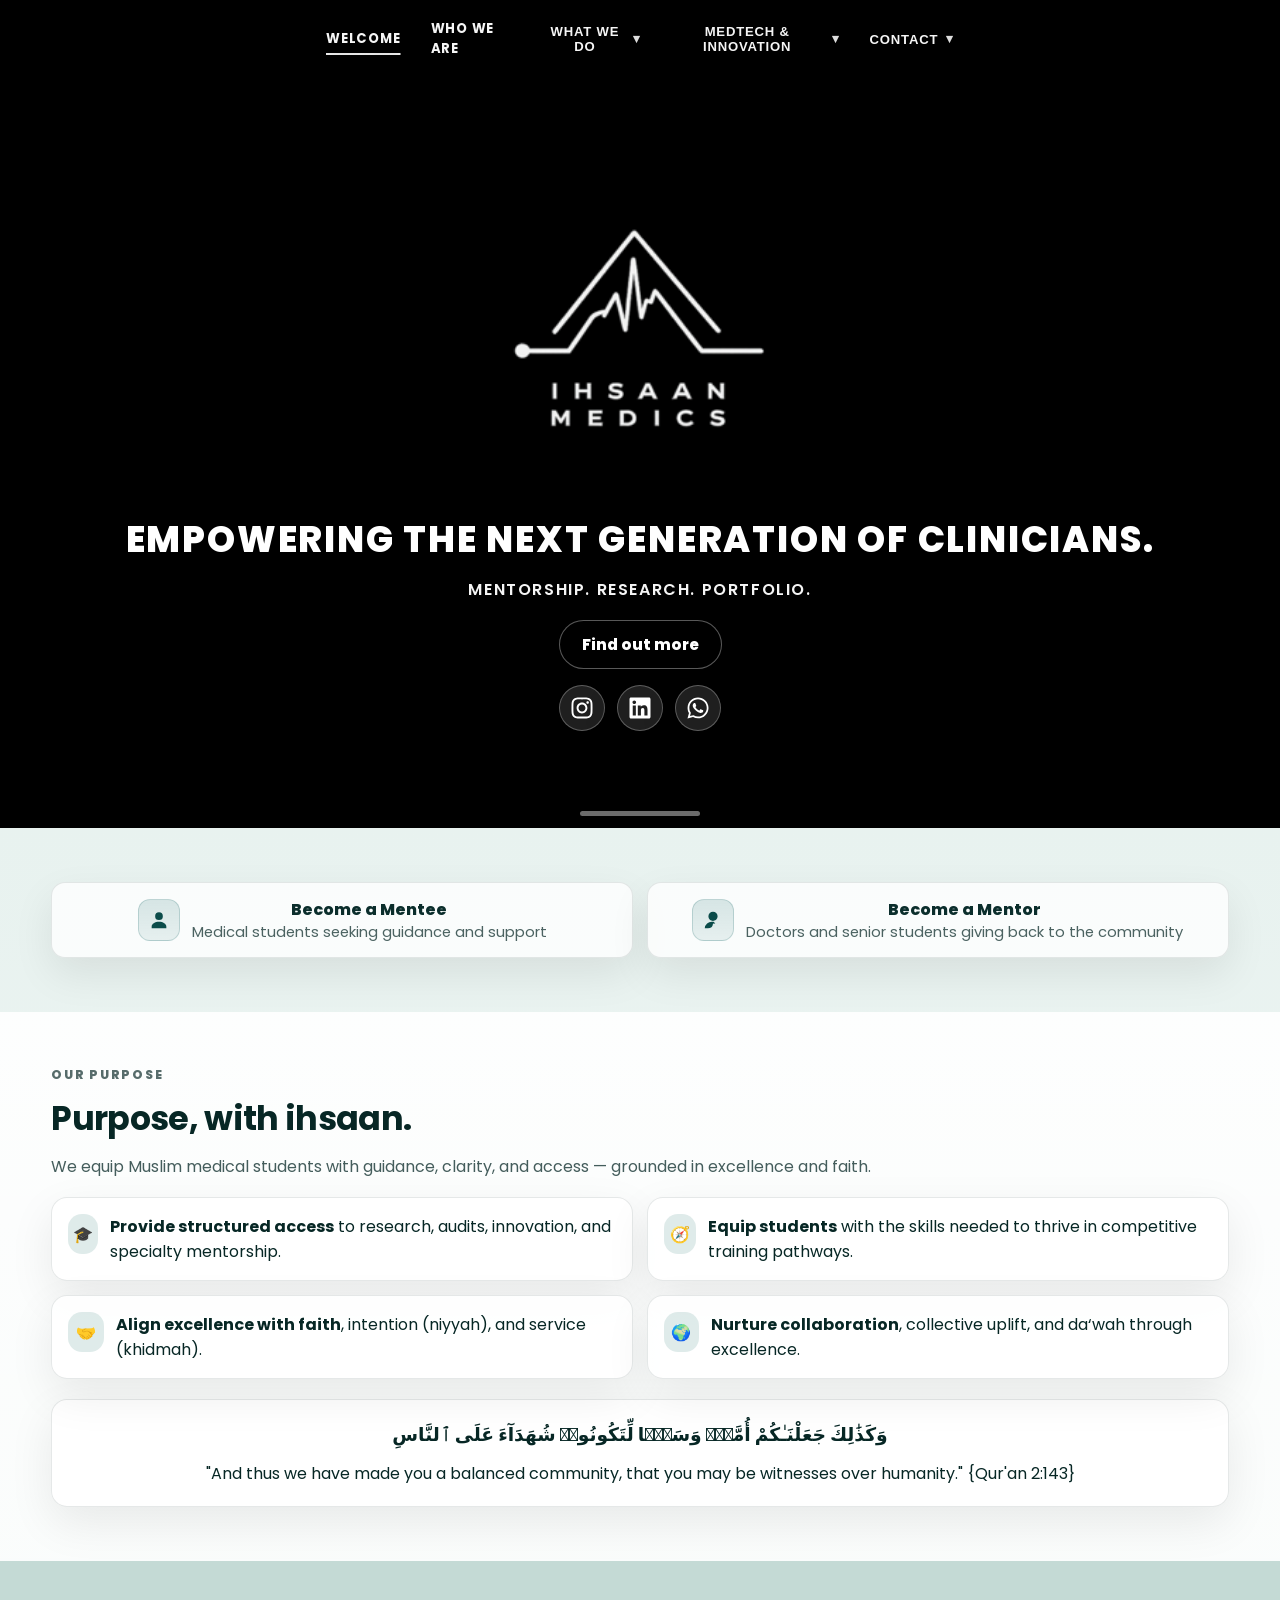
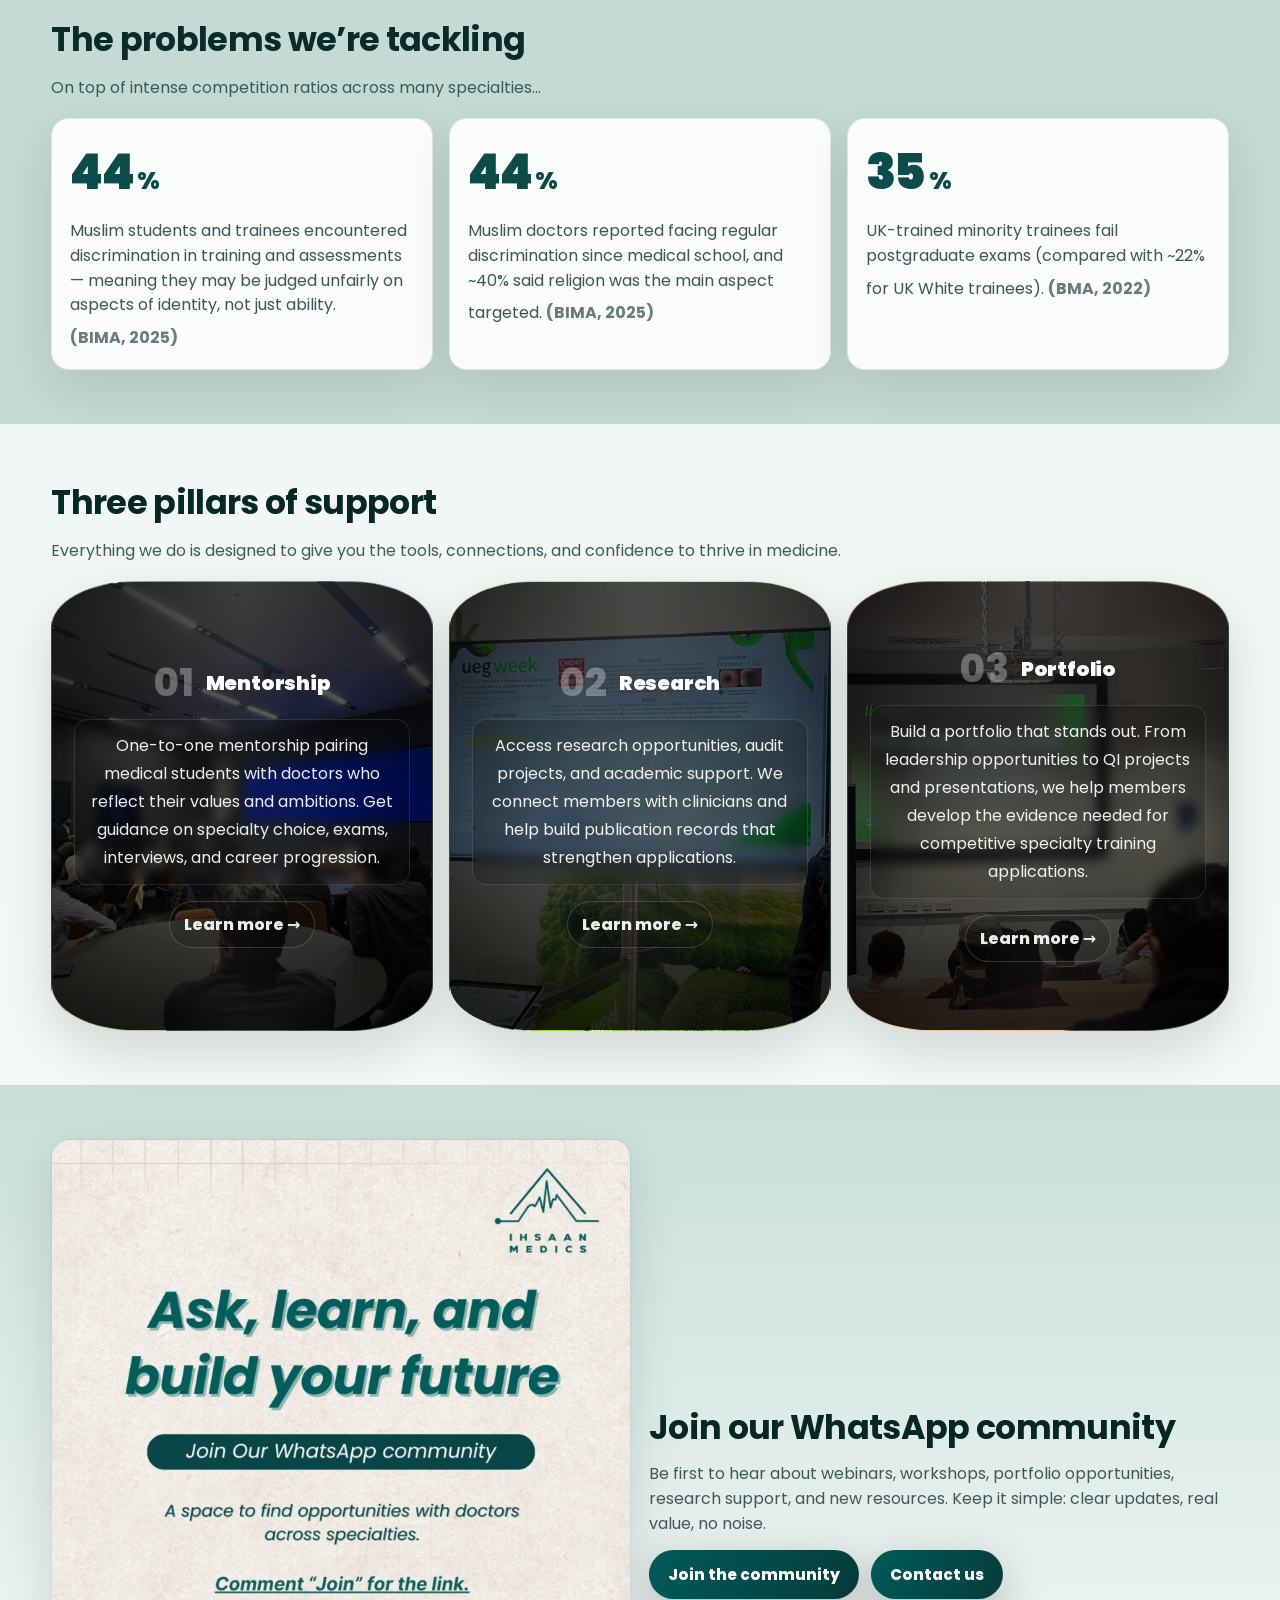
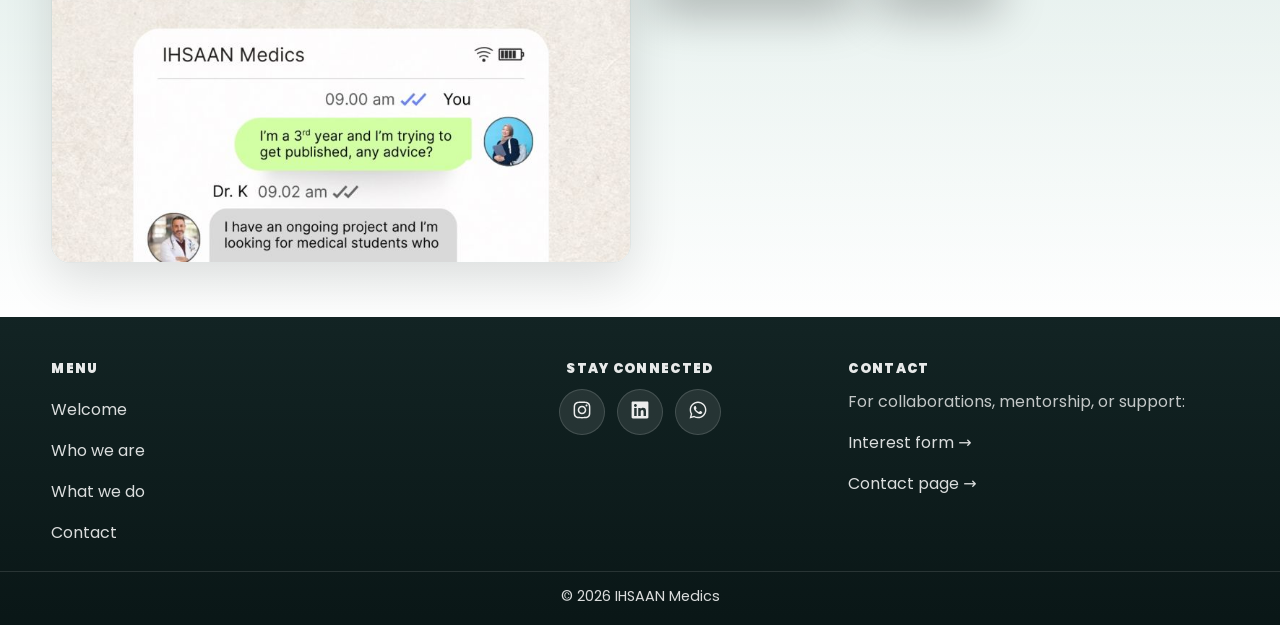
==== commit c96ddb62: "Update website" ====
--- a/index.html
+++ b/index.html
@@ -620,16 +620,17 @@
           </div>
 
           <div class="section-head webinars-subhead">
-            <h3>Upcoming webinars</h3>
-          </div>
-
-          <div class="split webinar-feature reveal" aria-label="Upcoming webinar">
+            <h3>Previous webinars</h3>
+          </div>
+
+          <div class="split webinar-feature reveal" aria-label="Previous webinar">
             <div class="split-media">
               <img src="SR%20MA%20Ihsaan%20Medic%20Talk%20Poster.jpeg" alt="Systematic Reviews and Meta-Analysis webinar poster" loading="lazy" decoding="async">
             </div>
             <div class="split-copy">
-              <p class="eyebrow">Upcoming webinar</p>
-              <h3 class="webinar-feature-title">How to Level Up This Summer: Systematic Reviews &amp; Meta-Analysis</h3>
+              <p class="eyebrow">Previous webinar</p>
+              <h3 class="webinar-feature-title">23rd June, 5:00 PM</h3>
+              <p class="muted webinar-feature-text"><strong>How to Level Up This Summer: Systematic Reviews &amp; Meta-Analysis</strong></p>
               <p class="muted webinar-feature-text">
                 Want to get involved in research but don't know where to start? Looking to strengthen your portfolio with a skill that can lead to publications and presentations?
               </p>
@@ -645,21 +646,13 @@
               <p class="muted webinar-feature-text">
                 Whether you're completely new to research or looking to take your academic portfolio to the next level, this session will provide a practical roadmap to help you get started.
               </p>
-              <p class="muted webinar-feature-text">
-                🎟️ Register here: <a href="https://luma.com/5gtlf0ft" target="_blank" rel="noopener">https://luma.com/5gtlf0ft</a><br>
-                We look forward to seeing you there, inshaAllah.
-              </p>
 
               <div class="split-actions">
-                <a class="btn primary" href="https://luma.com/5gtlf0ft" target="_blank" rel="noopener">
-                  Register now
+                <a class="btn primary" href="Webinar%20Notes%20-%20Systematic%20Reviews%20and%20Meta-Analysis.docx" target="_blank" rel="noopener">
+                  Access webinar notes
                 </a>
               </div>
             </div>
-          </div>
-
-          <div class="section-head webinars-subhead">
-            <h3>Previous webinars</h3>
           </div>
 
           <div class="split webinar-feature reveal" aria-label="Previous webinar">
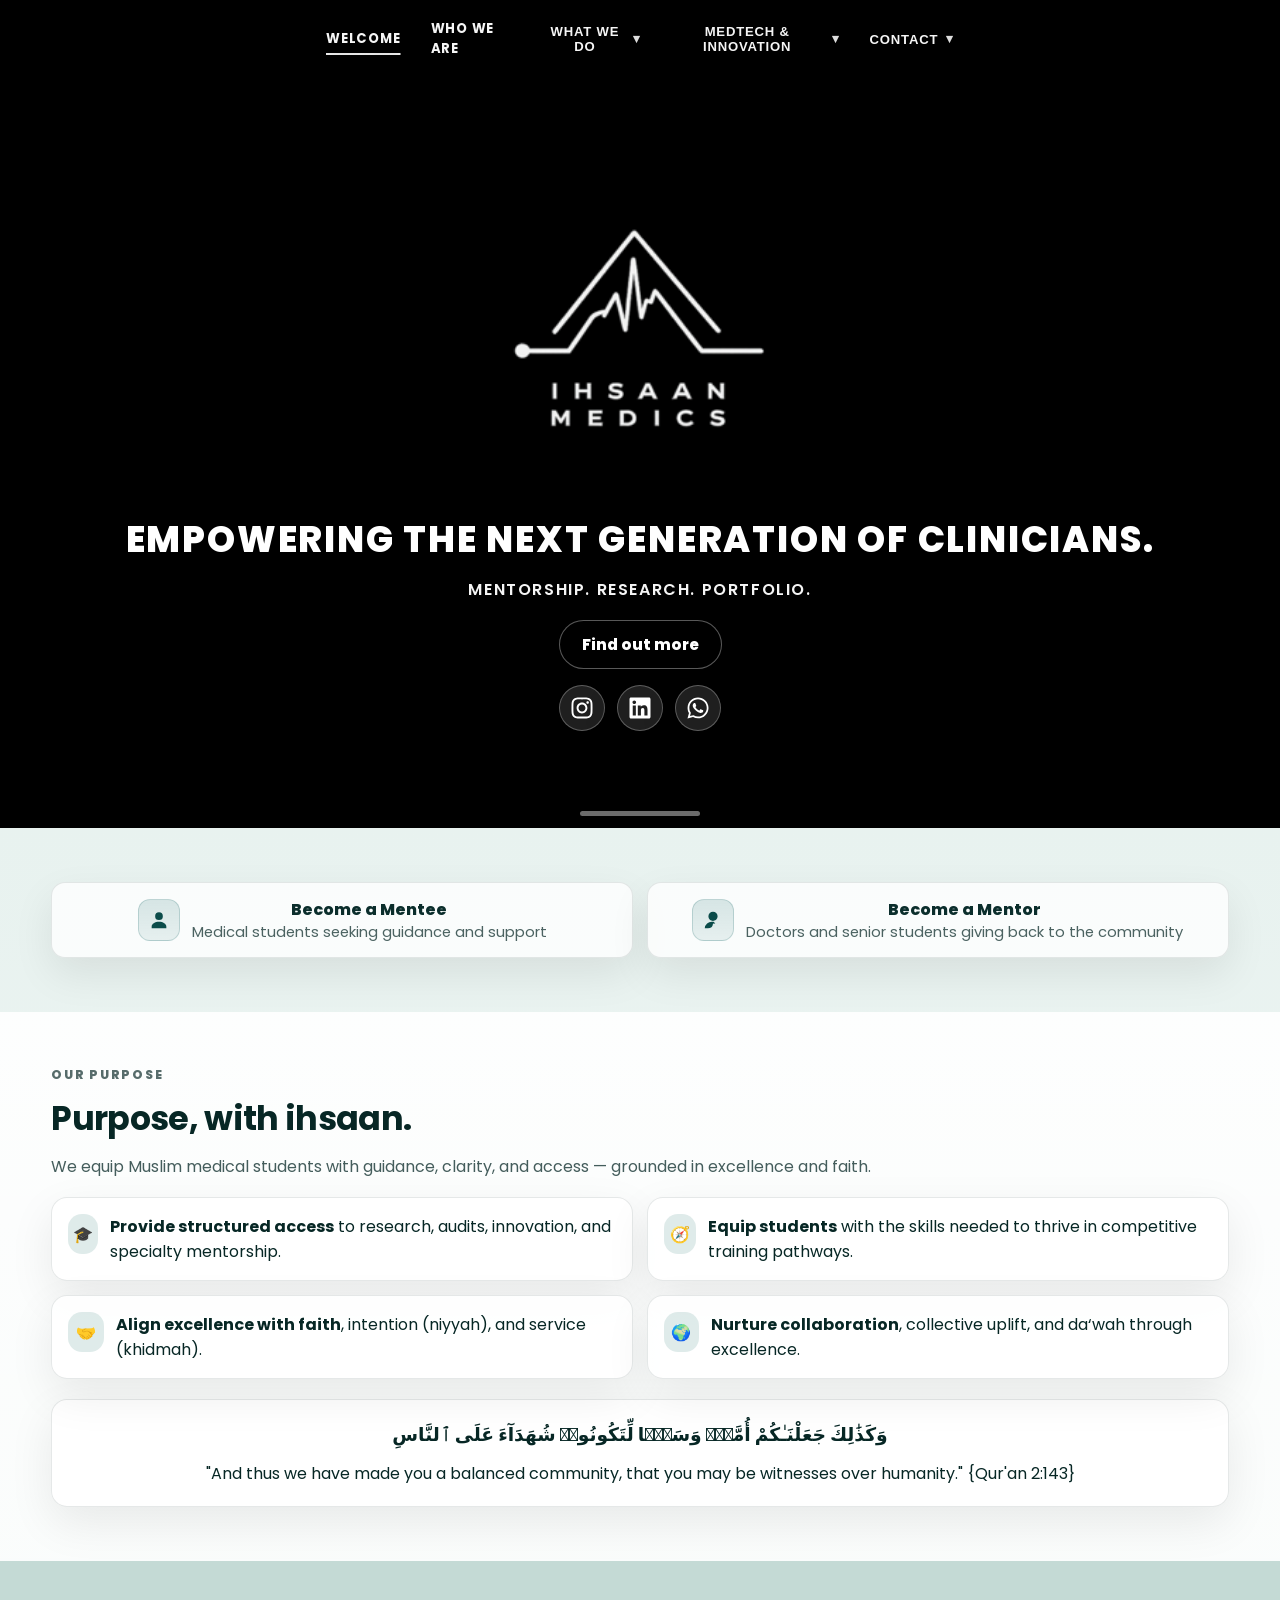
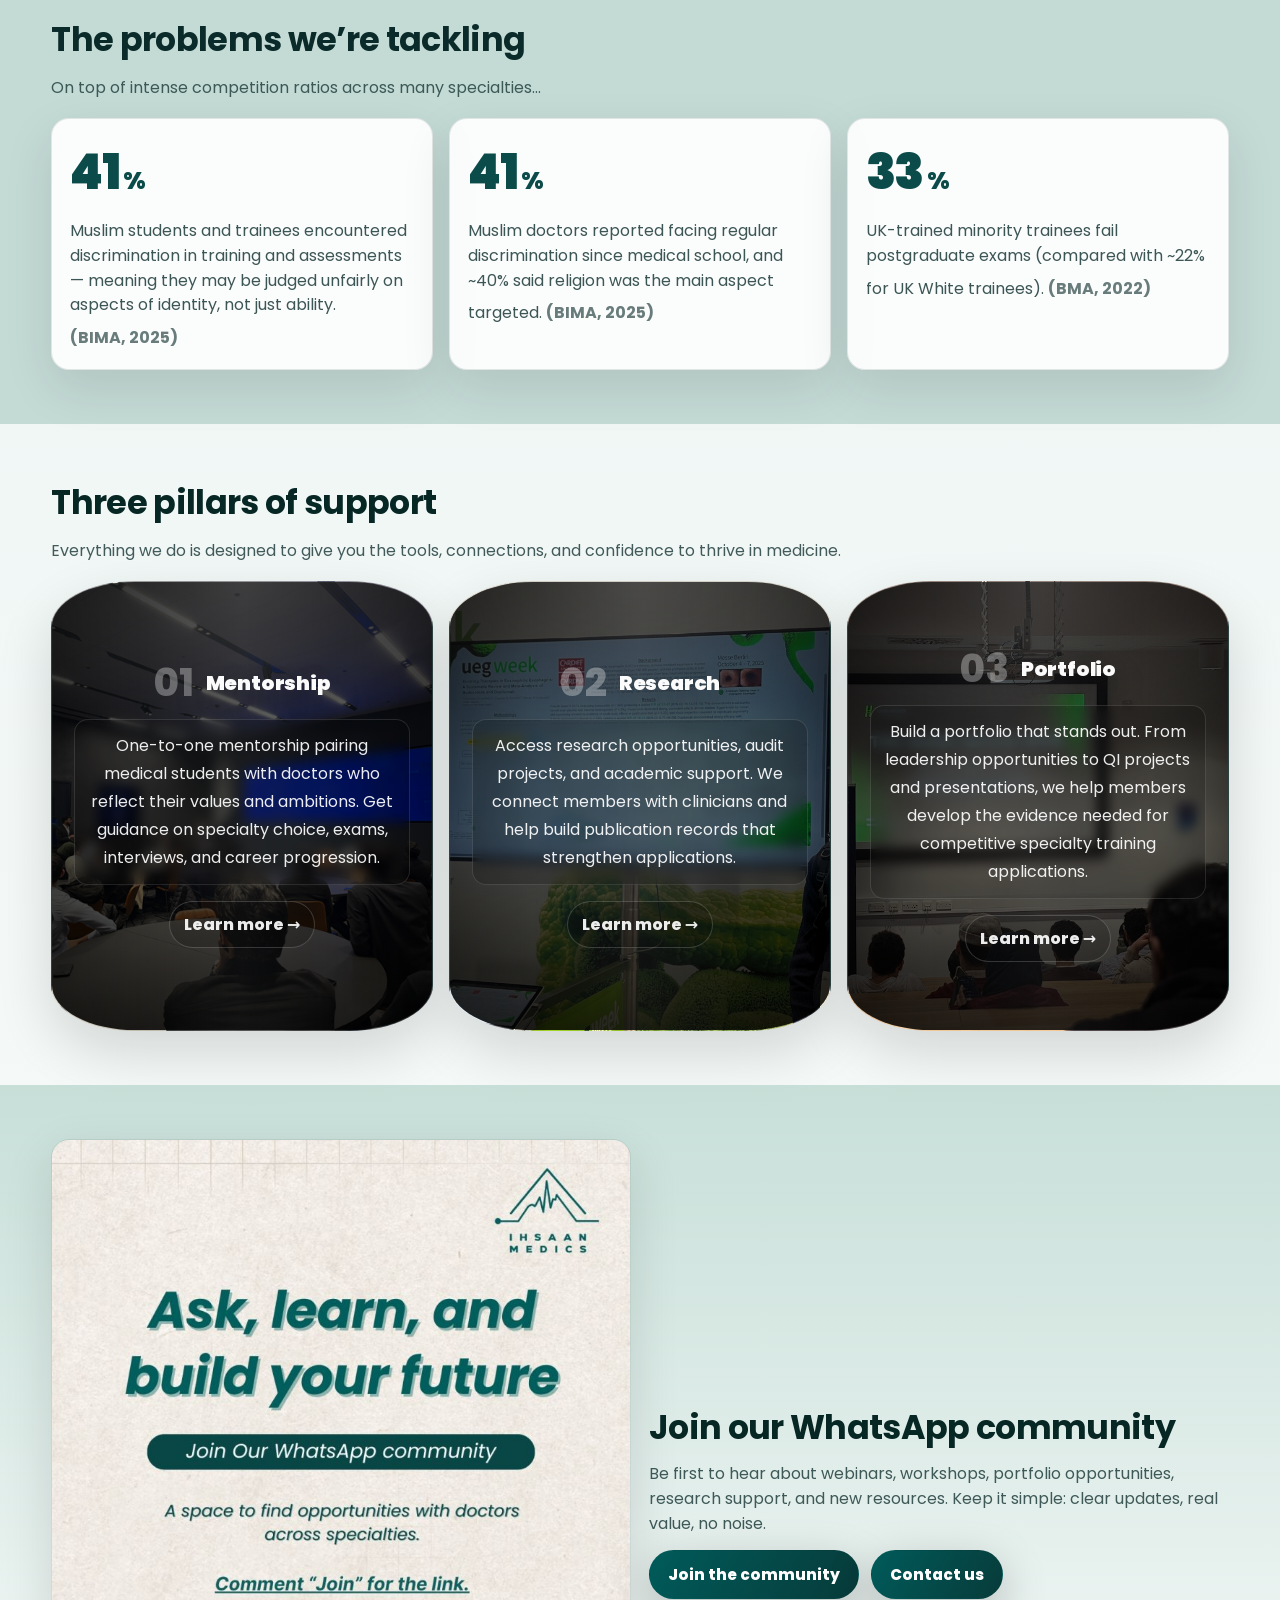
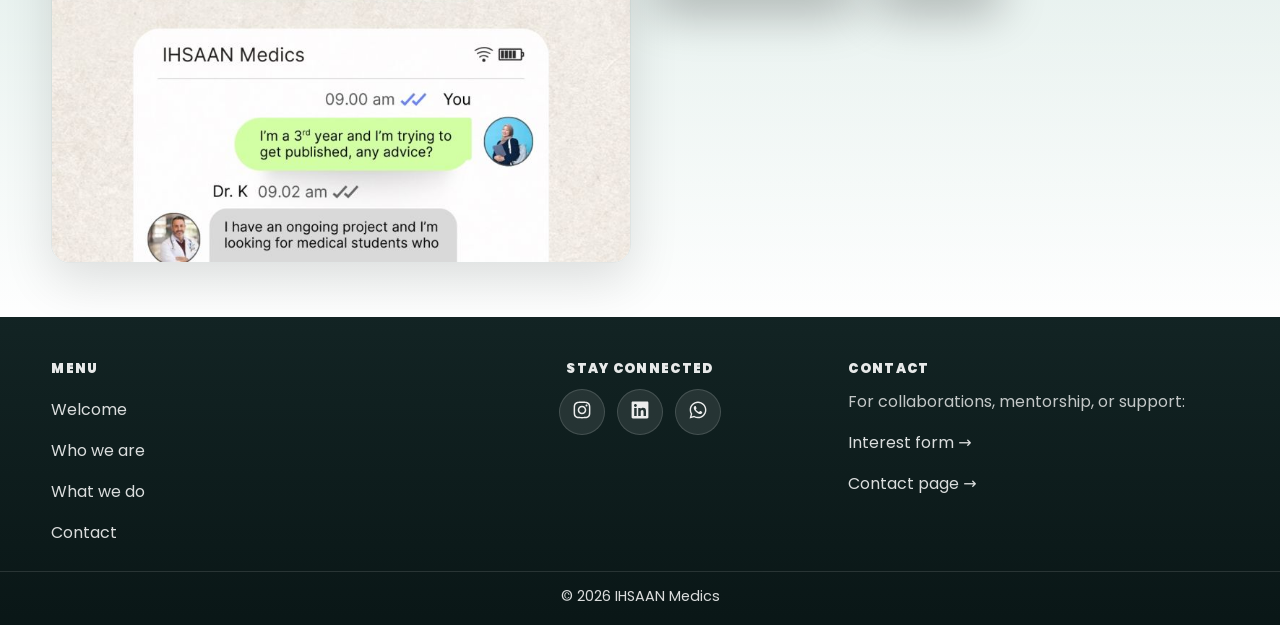
==== commit 7c2eaf84: "Update SRMA portal" ====
--- a/index.html
+++ b/index.html
@@ -34,11 +34,11 @@
         <button class="nav-link nav-dd-btn" type="button" aria-haspopup="true" aria-expanded="false">
           What we do <span class="chev" aria-hidden="true">▾</span>
         </button>
-        <div class="nav-dd-menu" role="menu">
+          <div class="nav-dd-menu" role="menu">
           <a role="menuitem" href="#whatwedo" data-route="whatwedo">Overview</a>
           <a role="menuitem" href="#webinars" data-route="webinars">Webinars & Workshops</a>
           <a role="menuitem" href="#guides" data-route="guides">Portfolio Guides</a>
-          <a role="menuitem" href="#research" data-route="research">Research training</a>
+          <a role="menuitem" href="srma-portal.html?login=1">SRMA Portal</a>
           <a role="menuitem" href="#opportunities" data-route="opportunities">Portfolio-building opportunities</a>
         </div>
       </div>
@@ -93,11 +93,11 @@
 
         <details class="drawer-dd">
           <summary>What we do</summary>
-          <div class="drawer-dd-links">
+            <div class="drawer-dd-links">
             <a href="#whatwedo" data-route="whatwedo">Overview</a>
             <a href="#webinars" data-route="webinars">Webinars & Workshops</a>
             <a href="#guides" data-route="guides">Portfolio Guides</a>
-            <a href="#research" data-route="research">Research training</a>
+            <a href="srma-portal.html?login=1">SRMA Portal</a>
             <a href="#opportunities" data-route="opportunities">Portfolio-building opportunities</a>
           </div>
         </details>
@@ -648,7 +648,7 @@
               </p>
 
               <div class="split-actions">
-                <a class="btn primary" href="Webinar%20Notes%20-%20Systematic%20Reviews%20and%20Meta-Analysis.docx" target="_blank" rel="noopener">
+                <a class="btn primary" href="PDF%20version%20Systematic%20Reviews%20and%20Meta-Analysis%20Webinar%20Notes%20-%20Reformatted.pdf" target="_blank" rel="noopener">
                   Access webinar notes
                 </a>
               </div>
